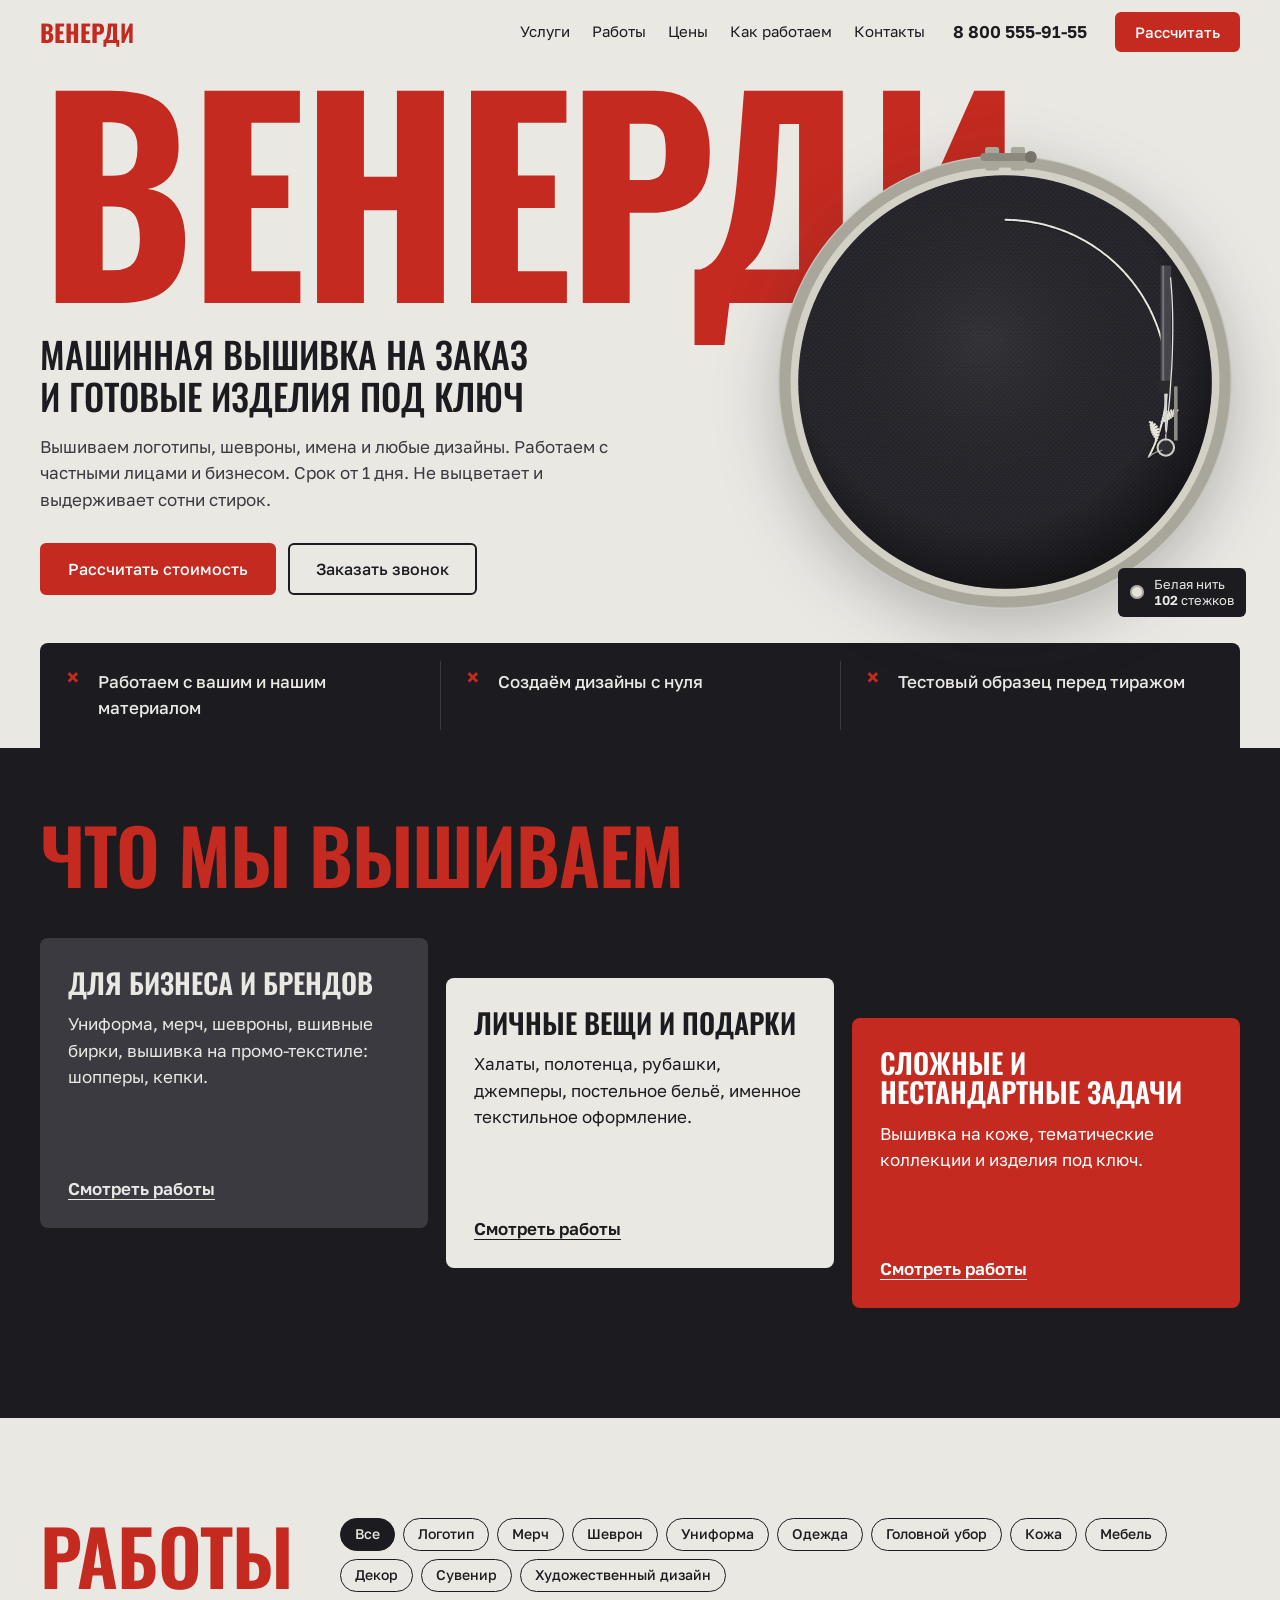
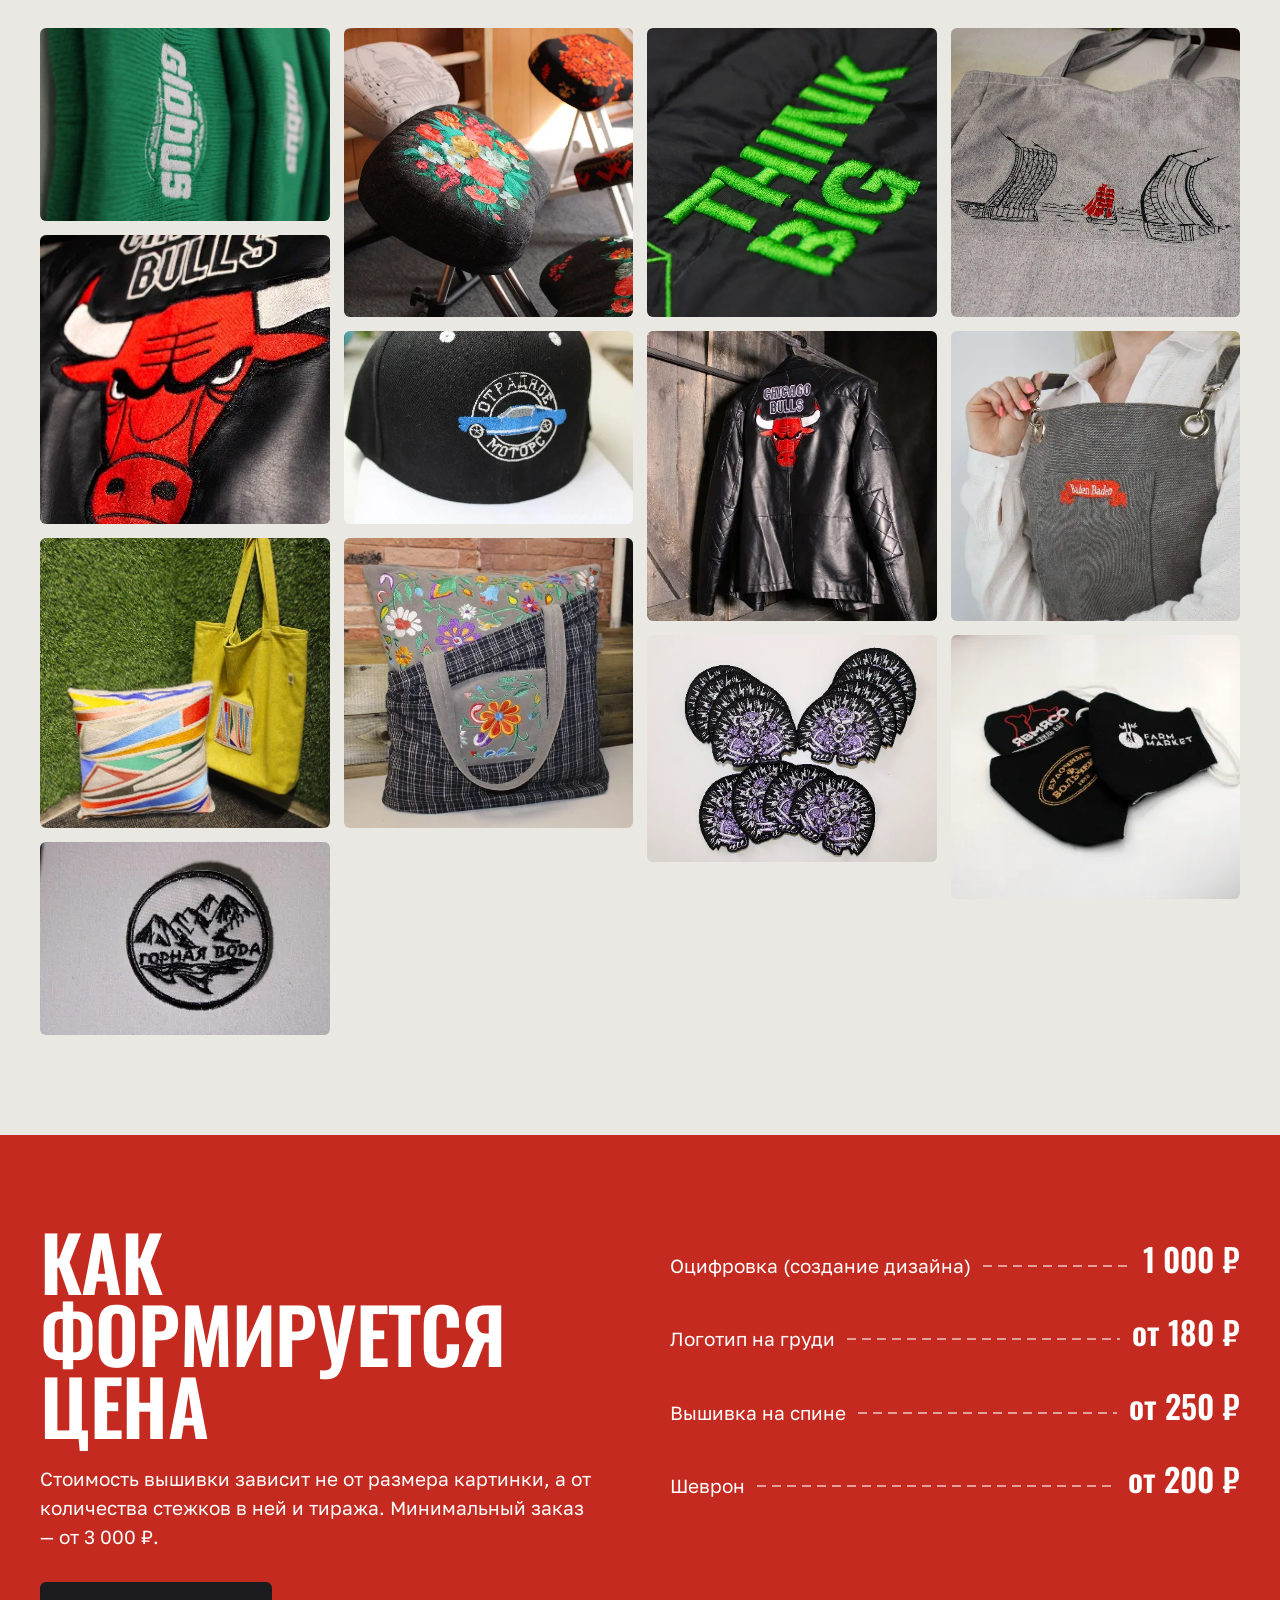
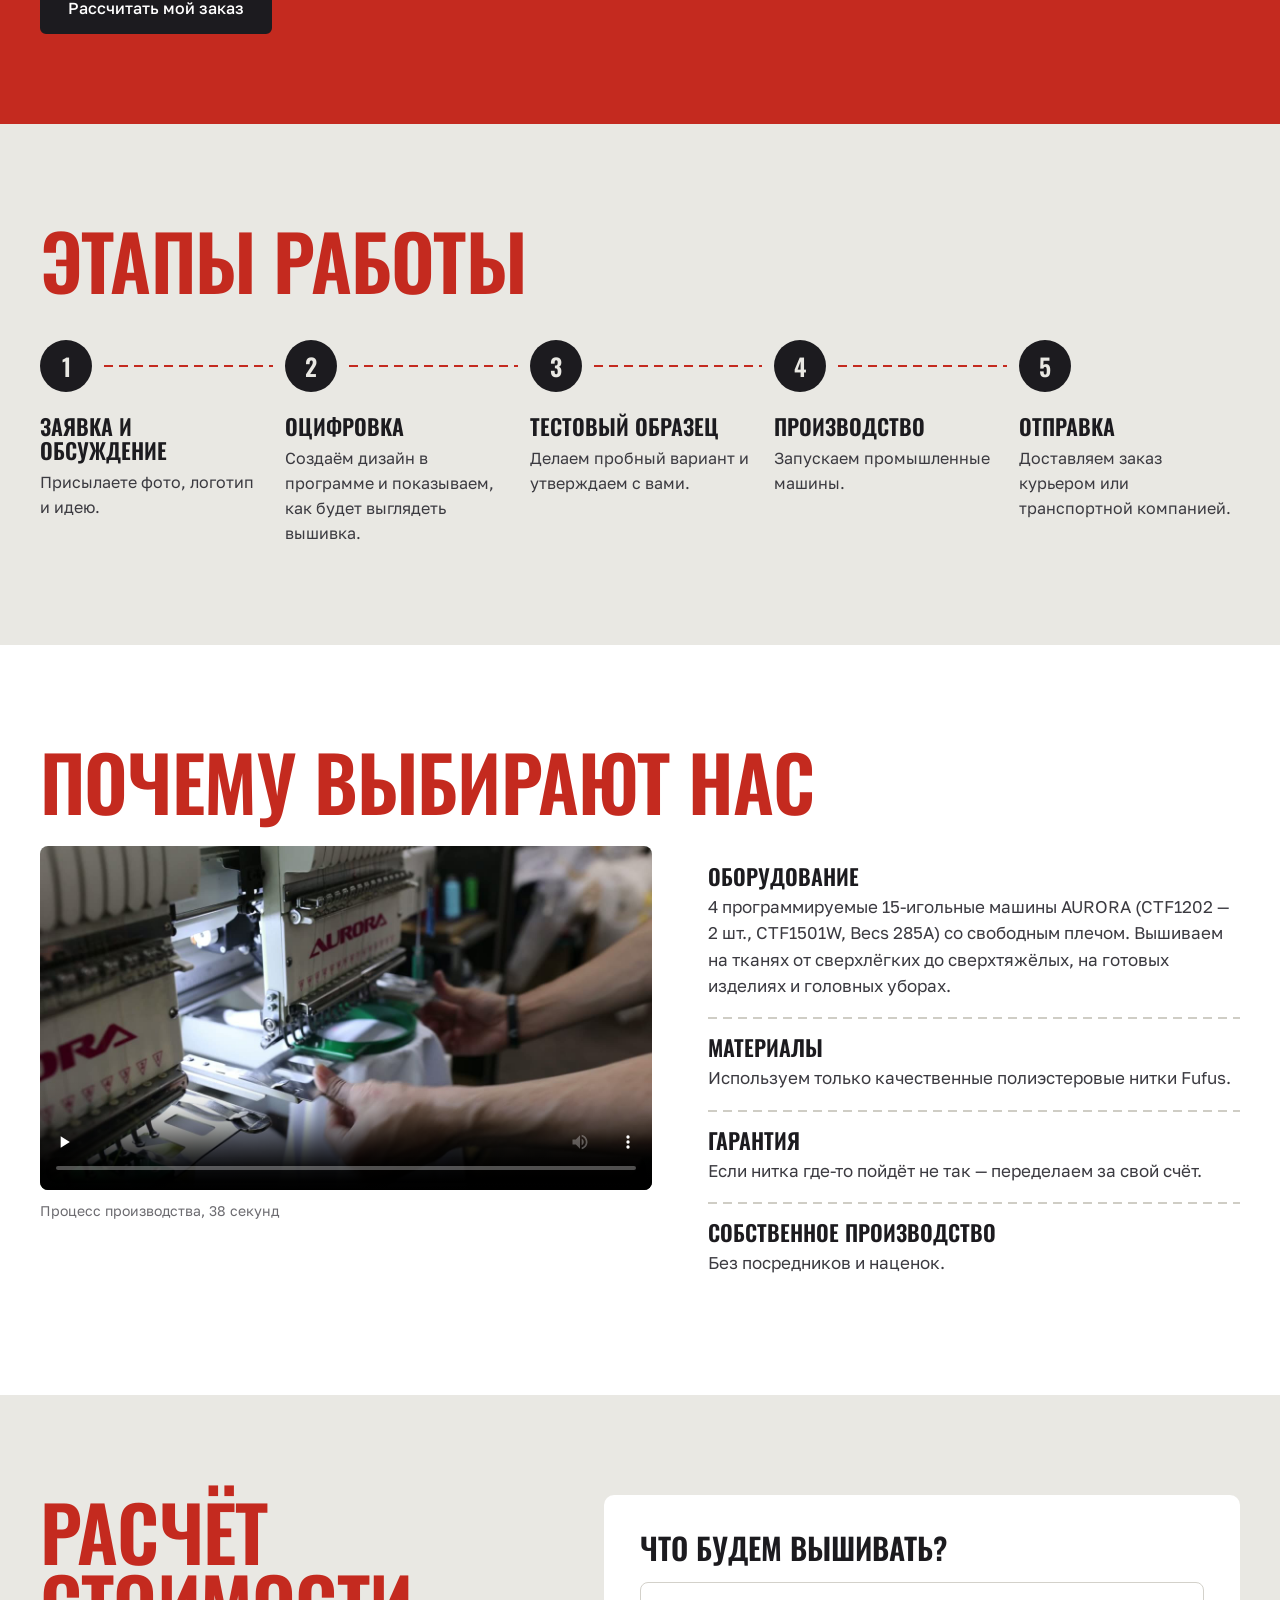
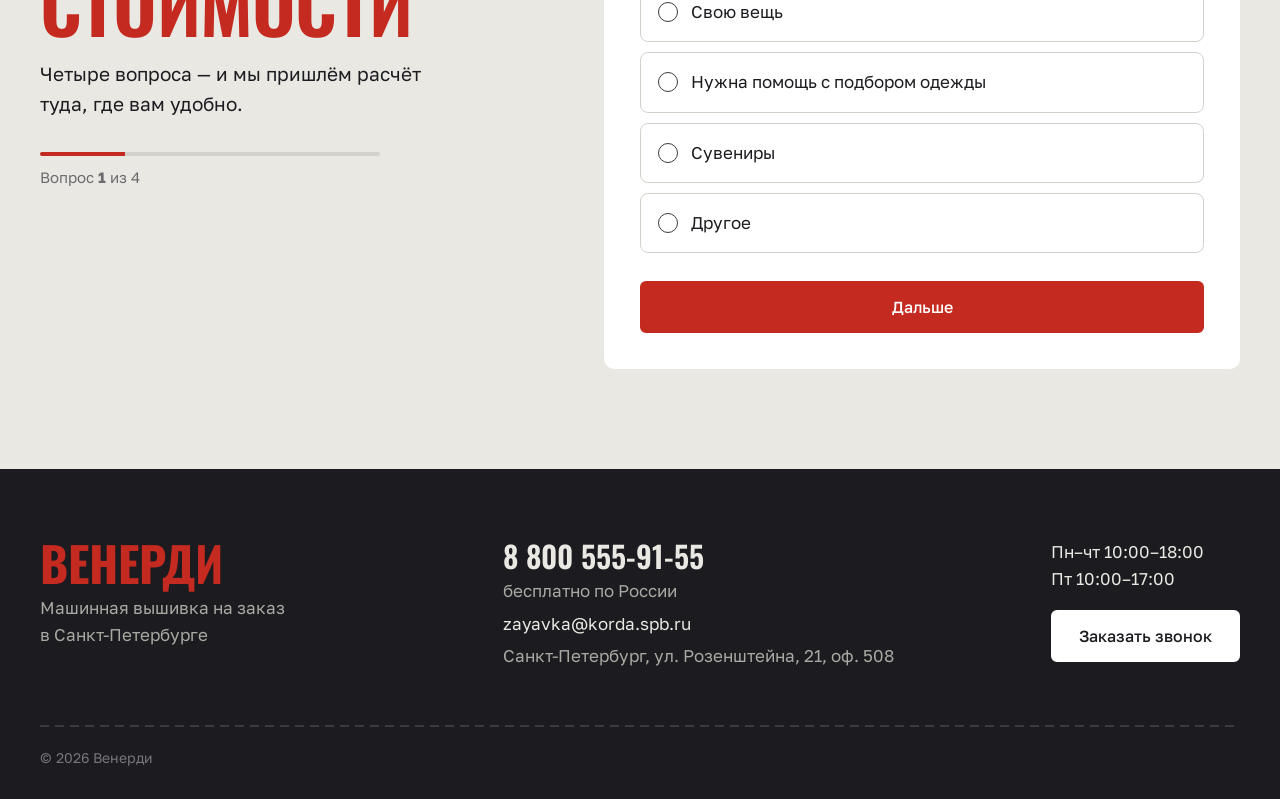
==== index.html @ 5a845851 "Сайт Венерди: вёрстка, анимация вышивки, квиз, send.php Co-Authored-By: Claude Opus 5.5 <noreply@ant" ====
<!doctype html>
<html lang="ru">
<head>
<meta charset="utf-8">
<meta name="viewport" content="width=device-width, initial-scale=1">
<title>Машинная вышивка на заказ в Санкт-Петербурге — Венерди</title>
<meta name="description" content="Вышиваем логотипы, шевроны, имена и любые дизайны на одежде, текстиле и коже. Частным лицам и бизнесу. Срок от 1 дня, тестовый образец перед тиражом.">
<link rel="canonical" href="https://vishivka-v-spb.ru/">
<meta property="og:title" content="Венерди — машинная вышивка на заказ">
<meta property="og:description" content="Логотипы, шевроны, мерч, именная вышивка. Собственное производство в Санкт-Петербурге.">
<meta property="og:image" content="https://vishivka-v-spb.ru/assets/img/works/think-big.webp">
<meta property="og:type" content="website">
<link rel="icon" href="assets/img/favicon.svg" type="image/svg+xml">
<link rel="preconnect" href="https://fonts.googleapis.com">
<link rel="preconnect" href="https://fonts.gstatic.com" crossorigin>
<link href="https://fonts.googleapis.com/css2?family=Golos+Text:wght@400;500;600&family=Oswald:wght@500;600;700&display=swap" rel="stylesheet">
<link rel="stylesheet" href="assets/css/style.css">
</head>
<body>

<header class="top">
  <div class="wrap top__in">
    <a class="logo" href="#">Венерди</a>
    <nav class="nav" aria-label="Разделы">
      <a href="#services">Услуги</a>
      <a href="#works">Работы</a>
      <a href="#prices">Цены</a>
      <a href="#steps">Как работаем</a>
      <a href="#contacts">Контакты</a>
    </nav>
    <a class="top__phone" href="tel:+78005559155">8 800 555-91-55</a>
    <a class="btn btn--small" href="#quiz">Рассчитать</a>
  </div>
</header>

<main>

<section class="hero">
  <div class="wrap hero__grid">
    <p class="hero__brand" aria-hidden="true">Венерди</p>
    <div class="hero__text">
      <h1>Машинная вышивка на заказ и&nbsp;готовые изделия под&nbsp;ключ</h1>
      <p class="hero__sub">Вышиваем логотипы, шевроны, имена и любые дизайны. Работаем с частными лицами и бизнесом. Срок от 1 дня. Не выцветает и выдерживает сотни стирок.</p>
      <div class="hero__btns">
        <a class="btn" href="#quiz">Рассчитать стоимость</a>
        <button class="btn btn--ghost" type="button" data-open="callback">Заказать звонок</button>
      </div>
    </div>
    <figure class="hoop">
      <svg class="hoop__base" viewBox="0 0 400 400" role="img" aria-label="Вышивальная машина вышивает монограмму в пяльцах">
        <defs>
          <pattern id="weave" width="4" height="4" patternUnits="userSpaceOnUse">
            <rect width="4" height="4" fill="#25242a"/>
            <path d="M0 0h2v1H0zM2 2h2v1H2z" fill="#2e2d33"/>
            <path d="M1 1h1v1H1zM3 3h1v1H3z" fill="#1f1e23"/>
          </pattern>
          <radialGradient id="taut" cx="45%" cy="40%" r="60%">
            <stop offset="0" stop-color="#fff" stop-opacity=".06"/>
            <stop offset=".75" stop-color="#000" stop-opacity="0"/>
            <stop offset="1" stop-color="#000" stop-opacity=".45"/>
          </radialGradient>
        </defs>
        <circle cx="200" cy="200" r="187" fill="none" stroke="#a9a69c" stroke-width="12"/>
        <circle cx="200" cy="200" r="192.5" fill="none" stroke="#fff" stroke-opacity=".35" stroke-width="1.2"/>
        <circle cx="200" cy="200" r="179" fill="none" stroke="#d3d0c6" stroke-width="7"/>
        <circle cx="200" cy="200" r="176" fill="url(#weave)"/>
        <circle cx="200" cy="200" r="176" fill="url(#taut)"/>
        <g fill="#a9a69c">
          <rect x="183" y="0" width="12" height="20" rx="2"/>
          <rect x="205" y="0" width="12" height="20" rx="2"/>
          <rect x="179" y="5" width="42" height="7" rx="3.5" fill="#8c897f"/>
          <circle cx="222" cy="8.5" r="5" fill="#77746b"/>
        </g>
        <!-- геометрия вышивки: только контуры, стежки строит main.js -->
        <g fill="none" stroke="none" data-design>
          <path data-kind="wreath" data-color="white" d="M200 62a138 138 0 1 1-.1 0"/>
          <path data-kind="column" data-color="red" data-w="22" d="M163 286V114"/>
          <path data-kind="column" data-color="red" data-w="22" d="M163 114h52c46 0 46 84 0 84h-52"/>
          <path data-kind="column" data-color="red" data-w="22" d="M163 198h60c52 0 52 88 0 88h-60"/>
        </g>
      </svg>
      <canvas class="hoop__layer" aria-hidden="true"></canvas>
      <canvas class="hoop__layer" aria-hidden="true"></canvas>
      <svg class="hoop__needle" viewBox="0 0 400 400" aria-hidden="true">
        <g class="needle" transform="translate(200 40)">
          <g data-foot>
            <rect x="7" y="-52" width="3" height="46" fill="#8d8b86"/>
            <circle r="7" fill="#fff" fill-opacity=".07" stroke="#cfcdc7" stroke-width="1.8"/>
          </g>
          <g data-bar>
            <rect x="-4.5" y="-150" width="9" height="104" fill="#46454b"/>
            <rect x="-3" y="-150" width="1.6" height="104" fill="#77767c"/>
            <rect x="-6.5" y="-52" width="13" height="11" rx="1.5" fill="#2a292e"/>
            <path d="M-1.4-41h2.8L.5-3 0 0-.5-3z" fill="#d4d3cf"/>
            <ellipse cy="-8" rx=".5" ry="1.8" fill="#2a292e"/>
            <path data-thread d="M4-140C9-90 3-30 .4-8" fill="none" stroke="#e6e4dc" stroke-width="1.1"/>
          </g>
        </g>
      </svg>
      <figcaption class="hoop__panel">
        <i data-swatch></i>
        <span><span data-thread-name>Белая нить</span><br><b data-count>0</b> стежков</span>
        <button type="button" data-replay hidden aria-label="Вышить ещё раз" title="Вышить ещё раз"><svg viewBox="0 0 20 20" width="16" height="16" aria-hidden="true"><path d="M16 10a6 6 0 1 1-1.8-4.3M16 3v3.7h-3.7" fill="none" stroke="currentColor" stroke-width="1.8" stroke-linecap="round" stroke-linejoin="round"/></svg></button>
      </figcaption>
    </figure>
  </div>
  <div class="wrap">
    <ul class="perks">
      <li>Работаем с вашим и нашим материалом</li>
      <li>Создаём дизайны с нуля</li>
      <li>Тестовый образец перед тиражом</li>
    </ul>
  </div>
</section>

<section class="services" id="services">
  <div class="wrap services__grid">
    <h2 class="h2">Что мы вышиваем</h2>
    <article class="svc svc--ink">
      <h3>Для бизнеса и брендов</h3>
      <p>Униформа, мерч, шевроны, вшивные бирки, вышивка на промо-текстиле: шопперы, кепки.</p>
      <a class="svc__link" href="#works" data-filter="мерч">Смотреть работы</a>
    </article>
    <article class="svc svc--paper">
      <h3>Личные вещи и подарки</h3>
      <p>Халаты, полотенца, рубашки, джемперы, постельное бельё, именное текстильное оформление.</p>
      <a class="svc__link" href="#works" data-filter="сувенир">Смотреть работы</a>
    </article>
    <article class="svc svc--red">
      <h3>Сложные и нестандартные задачи</h3>
      <p>Вышивка на коже, тематические коллекции и изделия под ключ.</p>
      <a class="svc__link" href="#works" data-filter="кожа">Смотреть работы</a>
    </article>
  </div>
</section>

<section class="works" id="works">
  <div class="wrap">
    <div class="works__head">
      <h2 class="h2">Работы</h2>
      <div class="filters" role="group" aria-label="Фильтр работ">
        <button type="button" class="chip" aria-pressed="true" data-tag="">Все</button>
        <button type="button" class="chip" aria-pressed="false" data-tag="логотип">Логотип</button>
        <button type="button" class="chip" aria-pressed="false" data-tag="мерч">Мерч</button>
        <button type="button" class="chip" aria-pressed="false" data-tag="шеврон">Шеврон</button>
        <button type="button" class="chip" aria-pressed="false" data-tag="униформа">Униформа</button>
        <button type="button" class="chip" aria-pressed="false" data-tag="одежда">Одежда</button>
        <button type="button" class="chip" aria-pressed="false" data-tag="головной убор">Головной убор</button>
        <button type="button" class="chip" aria-pressed="false" data-tag="кожа">Кожа</button>
        <button type="button" class="chip" aria-pressed="false" data-tag="мебель">Мебель</button>
        <button type="button" class="chip" aria-pressed="false" data-tag="декор">Декор</button>
        <button type="button" class="chip" aria-pressed="false" data-tag="сувенир">Сувенир</button>
        <button type="button" class="chip" aria-pressed="false" data-tag="художественный дизайн">Художественный дизайн</button>
      </div>
    </div>
    <div class="gallery">
      <button type="button" class="work" data-tags="логотип,одежда,униформа,мерч"><img src="assets/img/works/sweaters.webp" alt="Логотип на зелёных свитерах" loading="lazy" width="900" height="600"></button>
      <button type="button" class="work" data-tags="кожа,логотип"><img src="assets/img/works/bull.webp" alt="Крупная вышивка быка на кожаной куртке" loading="lazy" width="545" height="545"></button>
      <button type="button" class="work" data-tags="декор,художественный дизайн,мерч"><img src="assets/img/works/pillow-bag.webp" alt="Подушка и шоппер с геометрической вышивкой" loading="lazy" width="585" height="585"></button>
      <button type="button" class="work" data-tags="шеврон,логотип"><img src="assets/img/works/patch-mountain.webp" alt="Круглый шеврон «Горная вода»" loading="lazy" width="319" height="213"></button>
      <button type="button" class="work" data-tags="мебель,художественный дизайн"><img src="assets/img/works/chair.webp" alt="Цветочная вышивка на сиденье стула" loading="lazy" width="557" height="557"></button>
      <button type="button" class="work" data-tags="головной убор,логотип,мерч"><img src="assets/img/works/cap.webp" alt="Логотип на кепке" loading="lazy" width="509" height="340"></button>
      <button type="button" class="work" data-tags="художественный дизайн,сувенир"><img src="assets/img/works/floral-bag.webp" alt="Сумка с цветочной вышивкой" loading="lazy" width="404" height="404"></button>
      <button type="button" class="work" data-tags="логотип,одежда,мерч"><img src="assets/img/works/think-big.webp" alt="Надпись Think Big зелёной нитью на куртке" loading="lazy" width="525" height="525"></button>
      <button type="button" class="work" data-tags="кожа,одежда"><img src="assets/img/works/jacket.webp" alt="Кожаная куртка с вышивкой на спине" loading="lazy" width="381" height="381"></button>
      <button type="button" class="work" data-tags="шеврон,мерч"><img src="assets/img/works/patches.webp" alt="Тираж фигурных шевронов" loading="lazy" width="422" height="331"></button>
      <button type="button" class="work" data-tags="художественный дизайн,сувенир,мерч"><img src="assets/img/works/ships-bag.webp" alt="Шоппер с вышитыми мостами и алыми парусами" loading="lazy" width="545" height="545"></button>
      <button type="button" class="work" data-tags="униформа,логотип"><img src="assets/img/works/apron.webp" alt="Логотип на фартуке" loading="lazy" width="380" height="380"></button>
      <button type="button" class="work" data-tags="логотип,мерч,униформа"><img src="assets/img/works/masks.webp" alt="Логотипы на тканевых масках" loading="lazy" width="344" height="314"></button>
    </div>
  </div>
</section>

<section class="prices" id="prices">
  <div class="wrap prices__grid">
    <div>
      <h2 class="h2">Как формируется цена</h2>
      <p class="prices__lead">Стоимость вышивки зависит не от размера картинки, а от количества стежков в ней и тиража. Минимальный заказ — от 3 000 ₽.</p>
      <a class="btn" href="#quiz">Рассчитать мой заказ</a>
    </div>
    <dl class="pricelist">
      <div><dt>Оцифровка (создание дизайна)</dt><dd>1 000 ₽</dd></div>
      <div><dt>Логотип на груди</dt><dd>от 180 ₽</dd></div>
      <div><dt>Вышивка на спине</dt><dd>от 250 ₽</dd></div>
      <div><dt>Шеврон</dt><dd>от 200 ₽</dd></div>
    </dl>
  </div>
</section>

<section class="steps" id="steps">
  <div class="wrap">
    <h2 class="h2">Этапы работы</h2>
    <ol class="steps__list">
      <li><h3>Заявка и обсуждение</h3><p>Присылаете фото, логотип и идею.</p></li>
      <li><h3>Оцифровка</h3><p>Создаём дизайн в программе и показываем, как будет выглядеть вышивка.</p></li>
      <li><h3>Тестовый образец</h3><p>Делаем пробный вариант и утверждаем с вами.</p></li>
      <li><h3>Производство</h3><p>Запускаем промышленные машины.</p></li>
      <li><h3>Отправка</h3><p>Доставляем заказ курьером или транспортной компанией.</p></li>
    </ol>
  </div>
</section>

<section class="why" id="about">
  <div class="wrap why__grid">
    <h2 class="h2 why__title">Почему выбирают нас</h2>
    <div class="why__video">
      <video src="assets/video/process.mp4" poster="assets/video/poster.jpg" controls preload="none" playsinline></video>
      <p class="why__caption">Процесс производства, 38 секунд</p>
    </div>
    <dl class="why__list">
      <div><dt>Оборудование</dt><dd>4 программируемые 15-игольные машины AURORA (CTF1202 — 2 шт., CTF1501W, Becs 285A) со свободным плечом. Вышиваем на тканях от сверхлёгких до сверхтяжёлых, на готовых изделиях и головных уборах.</dd></div>
      <div><dt>Материалы</dt><dd>Используем только качественные полиэстеровые нитки Fufus.</dd></div>
      <div><dt>Гарантия</dt><dd>Если нитка где-то пойдёт не так — переделаем за свой счёт.</dd></div>
      <div><dt>Собственное производство</dt><dd>Без посредников и наценок.</dd></div>
    </dl>
  </div>
</section>

<section class="quiz" id="quiz">
  <div class="wrap quiz__grid">
    <div>
      <h2 class="h2">Расчёт стоимости</h2>
      <p class="quiz__lead">Четыре вопроса — и мы пришлём расчёт туда, где вам удобно.</p>
      <div class="quiz__progress" aria-hidden="true"><span></span></div>
      <p class="quiz__stepnum" aria-live="polite">Вопрос <b data-stepnum>1</b> из 4</p>
    </div>

    <form class="quiz__form" action="send.php" method="post" enctype="multipart/form-data" novalidate data-form="quiz">
      <input type="hidden" name="type" value="quiz">
      <input class="hp" type="text" name="website" tabindex="-1" autocomplete="off" aria-hidden="true">

      <fieldset class="qstep" data-step="1">
        <legend>Что будем вышивать?</legend>
        <label class="opt"><input type="radio" name="what" value="Свою вещь" required><span>Свою вещь</span></label>
        <label class="opt"><input type="radio" name="what" value="Нужна помощь с подбором одежды"><span>Нужна помощь с подбором одежды</span></label>
        <label class="opt"><input type="radio" name="what" value="Сувениры"><span>Сувениры</span></label>
        <label class="opt"><input type="radio" name="what" value="Другое"><span>Другое</span></label>
      </fieldset>

      <fieldset class="qstep" data-step="2" hidden>
        <legend>Примерный тираж?</legend>
        <label class="opt"><input type="radio" name="qty" value="1–2 шт." required><span>1–2 шт.</span></label>
        <label class="opt"><input type="radio" name="qty" value="3–10 шт."><span>3–10 шт.</span></label>
        <label class="opt"><input type="radio" name="qty" value="10–50 шт."><span>10–50 шт.</span></label>
        <label class="opt"><input type="radio" name="qty" value="Более 50 шт."><span>Более 50 шт.</span></label>
        <p class="hint">Минимальный заказ — от 3 000 ₽.</p>
      </fieldset>

      <fieldset class="qstep" data-step="3" hidden>
        <legend>Есть готовый макет?</legend>
        <label class="opt"><input type="radio" name="layout" value="Да, в векторе" required><span>Да, в векторе</span></label>
        <label class="opt"><input type="radio" name="layout" value="Есть только картинка"><span>Есть только картинка</span></label>
        <label class="opt"><input type="radio" name="layout" value="Нужна разработка с нуля"><span>Нужна разработка с нуля</span></label>
        <label class="file">
          <input type="file" name="file" accept=".jpg,.jpeg,.png,.webp,.pdf,.svg,.ai,.eps,.cdr">
          <span data-filename>Прикрепить макет или фото</span>
          <small>JPG, PNG, PDF, SVG, AI, EPS, CDR — до 10 МБ</small>
        </label>
      </fieldset>

      <fieldset class="qstep" data-step="4" hidden>
        <legend>Куда отправить расчёт?</legend>
        <div class="seg">
          <label><input type="radio" name="channel" value="Telegram" checked><span>Telegram</span></label>
          <label><input type="radio" name="channel" value="WhatsApp"><span>WhatsApp</span></label>
          <label><input type="radio" name="channel" value="Почта"><span>Почта</span></label>
        </div>
        <label class="field"><span>Имя</span><input type="text" name="name" autocomplete="name" maxlength="100"></label>
        <label class="field"><span data-contact-label>Ник или телефон в Telegram</span><input type="text" name="contact" required maxlength="150" autocomplete="tel"></label>
        <label class="agree"><input type="checkbox" name="agree" required> Согласен на обработку персональных данных</label>
      </fieldset>

      <p class="form__error" role="alert" hidden></p>
      <div class="quiz__nav">
        <button type="button" class="btn btn--ghost" data-prev hidden>Назад</button>
        <button type="button" class="btn" data-next>Дальше</button>
        <button type="submit" class="btn" data-submit hidden>Получить расчёт</button>
      </div>
    </form>

    <div class="quiz__done" hidden tabindex="-1">
      <h3>Заявка отправлена</h3>
      <p>Мы свяжемся с вами в ближайшее время. Или позвоните сами: <a href="tel:+78005559155">8 800 555-91-55</a>.</p>
    </div>
  </div>
</section>

</main>

<footer class="foot" id="contacts">
  <div class="wrap foot__grid">
    <div>
      <p class="foot__logo">Венерди</p>
      <p class="foot__note">Машинная вышивка на заказ<br>в Санкт-Петербурге</p>
    </div>
    <address class="foot__contacts">
      <a class="foot__phone" href="tel:+78005559155">8 800 555-91-55</a>
      <span>бесплатно по России</span>
      <a href="mailto:zayavka@korda.spb.ru">zayavka@korda.spb.ru</a>
      <span>Санкт-Петербург, ул. Розенштейна, 21, оф. 508</span>
    </address>
    <div class="foot__hours">
      <p>Пн–чт 10:00–18:00<br>Пт 10:00–17:00</p>
      <button class="btn btn--light" type="button" data-open="callback">Заказать звонок</button>
    </div>
  </div>
  <div class="wrap foot__bottom">© 2026 Венерди</div>
</footer>

<dialog class="modal" id="callback">
  <form class="modal__box" action="send.php" method="post" novalidate data-form="callback">
    <button class="modal__close" type="button" data-close aria-label="Закрыть">×</button>
    <h2>Заказать звонок</h2>
    <p>Перезвоним в рабочее время и ответим на вопросы.</p>
    <input type="hidden" name="type" value="callback">
    <input class="hp" type="text" name="website" tabindex="-1" autocomplete="off" aria-hidden="true">
    <label class="field"><span>Имя</span><input type="text" name="name" autocomplete="name" maxlength="100"></label>
    <label class="field"><span>Телефон</span><input type="tel" name="contact" required autocomplete="tel" maxlength="40"></label>
    <label class="agree"><input type="checkbox" name="agree" required> Согласен на обработку персональных данных</label>
    <p class="form__error" role="alert" hidden></p>
    <button class="btn" type="submit">Жду звонка</button>
    <p class="modal__done" hidden>Заявка отправлена. Скоро перезвоним.</p>
  </form>
</dialog>

<dialog class="lightbox" id="lightbox">
  <button class="modal__close" type="button" data-close aria-label="Закрыть">×</button>
  <img src="" alt="">
</dialog>

<script src="assets/js/main.js" defer></script>
</body>
</html>
---- assets/css/style.css ----
:root {
  --paper: #e9e8e3;
  --ink: #1c1b1f;
  --red: #c42a1f;
  --red-dark: #a3211a;
  --graphite: #3b3a40;
  --white: #fff;
  --muted: #6c6b70;
  --display: "Oswald", "Arial Narrow", sans-serif;
  --text: "Golos Text", system-ui, sans-serif;
  /* пунктир-стежок: используется как разделитель по всему сайту */
  --stitch: repeating-linear-gradient(90deg, currentColor 0 9px, transparent 9px 15px);
}

* { box-sizing: border-box; }
[hidden] { display: none !important; }
html { scroll-behavior: smooth; scroll-padding-top: 72px; }
body {
  margin: 0;
  background: var(--paper);
  color: var(--ink);
  font: 400 17px/1.55 var(--text);
  -webkit-font-smoothing: antialiased;
}
img, video, svg { display: block; max-width: 100%; }
a { color: inherit; }
h1, h2, h3 { margin: 0; }
:focus-visible { outline: 3px solid var(--red); outline-offset: 3px; }

.wrap { width: min(1200px, 100% - 32px); margin-inline: auto; }

.h2 {
  font: 600 clamp(40px, 6vw, 76px)/0.95 var(--display);
  text-transform: uppercase;
  letter-spacing: -0.01em;
  color: var(--red);
}

/* кнопки */
.btn {
  display: inline-flex; align-items: center; justify-content: center;
  min-height: 52px; padding: 0 26px;
  border: 2px solid var(--red); border-radius: 6px;
  background: var(--red); color: var(--white);
  font: 500 16px/1 var(--text); text-decoration: none; cursor: pointer;
  transition: background .15s, color .15s;
}
.btn:hover { background: var(--red-dark); border-color: var(--red-dark); }
.btn--ghost { background: transparent; color: var(--ink); border-color: var(--ink); }
.btn--ghost:hover { background: var(--ink); border-color: var(--ink); color: var(--white); }
.btn--light { background: var(--white); color: var(--ink); border-color: var(--white); }
.btn--light:hover { background: var(--paper); border-color: var(--paper); }
.btn--small { min-height: 40px; padding: 0 18px; font-size: 15px; }

/* шапка */
.top {
  position: sticky; top: 0; z-index: 20;
  background: color-mix(in srgb, var(--paper) 92%, transparent);
  backdrop-filter: blur(8px);
}
.top__in { display: flex; align-items: center; gap: 28px; height: 64px; }
.logo { font: 700 24px/1 var(--display); text-transform: uppercase; text-decoration: none; color: var(--red); }
.nav { display: flex; gap: 22px; margin-left: auto; font-size: 15px; }
.nav a { text-decoration: none; }
.nav a:hover { color: var(--red); }
.top__phone { font-weight: 600; text-decoration: none; white-space: nowrap; }

/* первый экран */
.hero { padding: 8px 0 0; overflow: hidden; }
.hero__grid {
  display: grid;
  grid-template-columns: 1fr minmax(0, 470px);
  grid-template-areas: "brand brand" "text hoop";
  column-gap: 40px;
}
.hero__brand {
  grid-area: brand;
  margin: 0;
  font: 700 clamp(84px, 20.5vw, 262px)/0.86 var(--display);
  text-transform: uppercase;
  letter-spacing: -0.02em;
  color: var(--red);
}
.hero__text { grid-area: text; padding: 36px 0 48px; max-width: 620px; }
.hero h1 { font: 500 clamp(26px, 3vw, 36px)/1.15 var(--display); text-transform: uppercase; }
.hero__sub { margin: 18px 0 30px; color: var(--graphite); max-width: 52ch; }
.hero__btns { display: flex; flex-wrap: wrap; gap: 12px; }

.hoop { grid-area: hoop; margin: -150px 0 0; position: relative; aspect-ratio: 1; }
.hoop__base { width: 100%; height: auto; filter: drop-shadow(0 18px 30px rgba(28, 27, 31, .25)); }
.hoop__layer, .hoop__needle { position: absolute; inset: 0; width: 100%; height: 100%; pointer-events: none; }
.hoop__needle { overflow: visible; }
.hoop__panel {
  position: absolute; right: -6px; bottom: 0;
  display: flex; align-items: center; gap: 10px;
  padding: 8px 12px; border-radius: 6px;
  background: var(--ink); color: var(--paper);
  font: 400 13px/1.3 var(--text); font-variant-numeric: tabular-nums;
}
.hoop__panel b { font-weight: 600; }
.hoop__panel i { width: 14px; height: 14px; border-radius: 50%; background: #e6e4dc; box-shadow: inset 0 0 0 2px rgba(0, 0, 0, .25); flex: none; }
.hoop__panel button {
  display: grid; place-items: center; width: 32px; height: 32px; margin-left: 2px; padding: 0;
  border: 1px solid var(--graphite); border-radius: 50%;
  background: none; color: inherit; cursor: pointer;
}
.hoop__panel button:hover { background: var(--graphite); }

.perks {
  display: grid; grid-template-columns: repeat(3, 1fr);
  margin: 0; padding: 0; list-style: none;
  background: var(--ink); color: var(--paper);
  border-radius: 8px 8px 0 0;
}
.perks li { position: relative; padding: 26px 28px 26px 58px; font-weight: 500; }
.perks li::before {
  content: "×"; position: absolute; left: 26px; top: 20px;
  color: var(--red); font: 700 28px/1 var(--display);
}
.perks li + li { background: linear-gradient(var(--graphite), var(--graphite)) left 18px / 1px calc(100% - 36px) no-repeat; }

/* услуги */
.services { background: var(--ink); color: var(--paper); padding: 40px 0 110px; }
.services__grid {
  display: grid; grid-template-columns: repeat(3, 1fr); gap: 18px;
  align-items: start;
}
.services .h2 { grid-column: 1 / -1; margin: 30px 0 30px; }
.svc { border-radius: 8px; padding: 30px 28px 26px; min-height: 290px; display: flex; flex-direction: column; }
.svc h3 { font: 600 28px/1.05 var(--display); text-transform: uppercase; margin-bottom: 14px; }
.svc p { margin: 0 0 24px; }
.svc__link { margin-top: auto; font-weight: 600; text-underline-offset: 4px; }
.svc--ink { background: var(--graphite); }
.svc--paper { background: var(--paper); color: var(--ink); margin-top: 40px; }
.svc--red { background: var(--red); color: var(--white); margin-top: 80px; }

/* работы */
.works { padding: 100px 0; }
.works__head { display: grid; grid-template-columns: auto 1fr; gap: 20px 48px; align-items: end; margin-bottom: 36px; }
.filters { display: flex; flex-wrap: wrap; gap: 8px; }
.chip {
  padding: 7px 14px; border: 1.5px solid var(--ink); border-radius: 100px;
  background: none; color: var(--ink); font: 500 14px/1.2 var(--text); cursor: pointer;
}
.chip:hover { background: var(--white); }
.chip[aria-pressed="true"] { background: var(--ink); color: var(--paper); }
.gallery { columns: 4 240px; column-gap: 14px; }
.work {
  display: block; width: 100%; margin: 0 0 14px; padding: 0; border: 0;
  border-radius: 6px; overflow: hidden; background: var(--white);
  cursor: zoom-in; break-inside: avoid;
}
.work img { width: 100%; height: auto; transition: transform .4s; }
.work:hover img { transform: scale(1.03); }

/* цены */
.prices { background: var(--red); color: var(--white); padding: 90px 0; }
.prices .h2 { color: var(--white); }
.prices__grid { display: grid; grid-template-columns: 1fr 1fr; gap: 60px; align-items: start; }
.prices__lead { margin: 22px 0 30px; max-width: 46ch; font-size: 19px; }
.prices .btn { background: var(--ink); border-color: var(--ink); }
.prices .btn:hover { background: var(--graphite); border-color: var(--graphite); }
.pricelist { margin: 0; }
.pricelist div { display: flex; align-items: baseline; gap: 12px; padding: 18px 0; }
.pricelist dt { font-size: 19px; }
.pricelist dd {
  order: 2; margin: 0; white-space: nowrap;
  font: 600 32px/1 var(--display);
}
.pricelist div > dt { flex: none; max-width: 70%; }
.pricelist div::before {
  content: ""; order: 1; flex: 1; height: 2px; align-self: center; margin-top: 8px;
  color: rgba(255, 255, 255, .55); background: var(--stitch);
}

/* этапы */
.steps { padding: 100px 0; }
.steps__list {
  display: grid; grid-template-columns: repeat(5, 1fr); gap: 24px;
  margin: 44px 0 0; padding: 0; list-style: none; counter-reset: s;
}
.steps__list li { counter-increment: s; position: relative; padding-top: 74px; }
.steps__list li::before {
  content: counter(s);
  position: absolute; left: 0; top: 0;
  display: grid; place-items: center; width: 52px; height: 52px; border-radius: 50%;
  background: var(--ink); color: var(--paper); font: 600 24px/1 var(--display);
}
.steps__list li:not(:last-child)::after {
  content: ""; position: absolute; left: 64px; right: -12px; top: 25px; height: 2px;
  color: var(--red); background: var(--stitch);
}
.steps__list h3 { font: 600 22px/1.1 var(--display); text-transform: uppercase; margin-bottom: 8px; }
.steps__list p { margin: 0; color: var(--graphite); font-size: 16px; }

/* почему мы */
.why { background: var(--white); padding: 100px 0; }
.why__grid { display: grid; grid-template-columns: 1.15fr 1fr; gap: 28px 56px; }
.why__title { grid-column: 1 / -1; }
.why__video video { width: 100%; aspect-ratio: 16 / 9; border-radius: 8px; background: var(--ink); object-fit: cover; }
.why__caption { margin: 10px 0 0; color: var(--muted); font-size: 14px; }
.why__list { margin: 0; }
.why__list div { padding: 18px 0; }
.why__list div + div { background: var(--stitch) top / 100% 2px no-repeat; color: #cfcdc5; }
.why__list dt { font: 600 22px/1.1 var(--display); text-transform: uppercase; color: var(--ink); margin-bottom: 6px; }
.why__list dd { margin: 0; color: var(--graphite); }

/* квиз */
.quiz { padding: 100px 0; }
.quiz__grid { display: grid; grid-template-columns: 1fr 1.25fr; gap: 56px; align-items: start; }
.quiz__lead { margin: 20px 0 34px; font-size: 19px; max-width: 34ch; }
.quiz__progress { height: 4px; background: #d3d1ca; border-radius: 2px; overflow: hidden; max-width: 340px; }
.quiz__progress span { display: block; height: 100%; width: 25%; background: var(--red); transition: width .3s; }
.quiz__stepnum { margin: 10px 0 0; color: var(--muted); font-size: 15px; }
.quiz__form, .quiz__done { background: var(--white); border-radius: 10px; padding: 36px; }
.quiz__done { grid-column: 2; }
.quiz__done h3 { font: 600 32px/1 var(--display); text-transform: uppercase; color: var(--red); margin-bottom: 12px; }
.qstep { border: 0; margin: 0; padding: 0; display: grid; gap: 10px; }
.qstep legend { font: 600 30px/1.1 var(--display); text-transform: uppercase; margin-bottom: 18px; padding: 0; }
.opt { position: relative; cursor: pointer; }
.opt input, .seg input { position: absolute; opacity: 0; }
.opt span {
  display: block; padding: 16px 18px 16px 50px;
  border: 1.5px solid #d3d1ca; border-radius: 8px;
}
.opt span::before {
  content: ""; position: absolute; left: 18px; top: 50%; translate: 0 -50%;
  width: 18px; height: 18px; border-radius: 50%; border: 1.5px solid var(--graphite);
}
.opt:hover span { border-color: var(--graphite); }
.opt input:checked + span { border-color: var(--red); background: #fbf1f0; }
.opt input:checked + span::before { border: 6px solid var(--red); }
.opt input:focus-visible + span, .seg input:focus-visible + span { outline: 3px solid var(--red); outline-offset: 2px; }
.hint { margin: 6px 0 0; color: var(--red); font-weight: 500; }
.file {
  display: grid; gap: 2px; margin-top: 8px; padding: 18px; cursor: pointer;
  border: 2px dashed #bdbbb3; border-radius: 8px; text-align: center;
}
.file:hover { border-color: var(--graphite); }
.file input { position: absolute; opacity: 0; width: 1px; }
.file:focus-within { outline: 3px solid var(--red); outline-offset: 2px; }
.file span { font-weight: 600; }
.file small { color: var(--muted); }
.seg { display: flex; gap: 8px; margin-bottom: 8px; }
.seg label { flex: 1; position: relative; cursor: pointer; }
.seg span { display: block; padding: 12px; text-align: center; border: 1.5px solid #d3d1ca; border-radius: 8px; font-weight: 500; }
.seg input:checked + span { background: var(--ink); color: var(--paper); border-color: var(--ink); }
.field { display: grid; gap: 6px; font-size: 15px; color: var(--graphite); }
.field input {
  height: 52px; padding: 0 16px; border: 1.5px solid #d3d1ca; border-radius: 8px;
  font: 400 17px var(--text); color: var(--ink); background: var(--white);
}
.field input:focus { border-color: var(--ink); outline: none; }
.agree { display: flex; gap: 10px; align-items: start; font-size: 14px; color: var(--muted); margin-top: 4px; }
.agree input { accent-color: var(--red); width: 18px; height: 18px; margin: 1px 0 0; }
.quiz__nav { display: flex; gap: 10px; margin-top: 28px; }
.quiz__nav [data-next], .quiz__nav [data-submit] { flex: 1; }
.form__error { margin: 14px 0 0; color: var(--red); font-weight: 500; }
.hp { position: absolute; left: -9999px; }

/* подвал */
.foot { background: var(--ink); color: var(--paper); padding: 70px 0 30px; }
.foot__grid { display: grid; grid-template-columns: 1fr 1.2fr auto; gap: 40px; }
.foot__logo { margin: 0 0 8px; font: 700 48px/1 var(--display); text-transform: uppercase; color: var(--red); }
.foot__note { margin: 0; color: #a9a8a3; }
.foot__contacts { font-style: normal; display: grid; gap: 6px; align-content: start; }
.foot__contacts a { text-decoration: none; }
.foot__contacts a:hover { color: var(--white); text-decoration: underline; }
.foot__phone { font: 600 30px/1.1 var(--display); }
.foot__contacts span { color: #a9a8a3; }
.foot__hours p { margin: 0 0 18px; }
.foot__bottom { margin-top: 56px; padding-top: 22px; color: #77767a; font-size: 14px; position: relative; }
.foot__bottom::before { content: ""; position: absolute; inset: 0 0 auto; height: 2px; color: var(--graphite); background: var(--stitch); }

/* модалки */
.modal, .lightbox { border: 0; padding: 0; background: none; max-width: calc(100% - 32px); }
.modal::backdrop, .lightbox::backdrop { background: rgba(28, 27, 31, .75); }
.modal__box { position: relative; display: grid; gap: 14px; width: 420px; max-width: 100%; padding: 36px; background: var(--white); border-radius: 10px; }
.modal__box h2 { font: 600 32px/1 var(--display); text-transform: uppercase; color: var(--red); }
.modal__box > p { margin: 0; color: var(--graphite); }
.modal__done { color: var(--ink) !important; font-weight: 600; }
.modal__close {
  position: absolute; right: 10px; top: 8px; z-index: 1;
  width: 40px; height: 40px; border: 0; border-radius: 50%;
  background: none; font-size: 28px; line-height: 1; cursor: pointer; color: inherit;
}
.lightbox { max-height: calc(100% - 32px); color: var(--white); }
.lightbox .modal__close { background: var(--ink); }
.lightbox img { max-height: calc(100vh - 64px); width: auto; border-radius: 6px; }

@media (max-width: 1000px) {
  .nav { display: none; }
  .top__phone { margin-left: auto; }
  .hero__grid { grid-template-columns: 1fr; grid-template-areas: "brand" "hoop" "text"; }
  .hoop { margin: 10px auto 0; width: min(420px, 80%); }
  .hero__text { padding-top: 10px; }
  .services__grid { grid-template-columns: 1fr; }
  .svc { min-height: 0; }
  .svc--paper, .svc--red { margin-top: 0; }
  .works__head { grid-template-columns: 1fr; }
  .prices__grid, .why__grid, .quiz__grid, .foot__grid { grid-template-columns: 1fr; gap: 36px; }
  .quiz__done { grid-column: auto; }
  .steps__list { grid-template-columns: 1fr; gap: 0; }
  .steps__list li { padding: 0 0 30px 74px; min-height: 82px; }
  .steps__list li:not(:last-child)::after { left: 25px; right: auto; top: 60px; bottom: 6px; width: 2px; height: auto; background: repeating-linear-gradient(currentColor 0 9px, transparent 9px 15px); }
}
@media (max-width: 640px) {
  body { font-size: 16px; }
  .top__phone { display: none; }
  .top .btn { margin-left: auto; }
  .perks { grid-template-columns: 1fr; }
  .perks li + li { background: linear-gradient(var(--graphite), var(--graphite)) 26px top / calc(100% - 52px) 1px no-repeat; }
  .hero__btns .btn { flex: 1 1 100%; }
  .pricelist dt { font-size: 16px; }
  .pricelist dd { font-size: 24px; }
  .quiz__form, .quiz__done, .modal__box { padding: 26px 20px; }
  .qstep legend { font-size: 25px; }
  .works, .steps, .why, .quiz { padding: 70px 0; }
}
@media (prefers-reduced-motion: reduce) {
  html { scroll-behavior: auto; }
  .work img, .quiz__progress span { transition: none; }
}
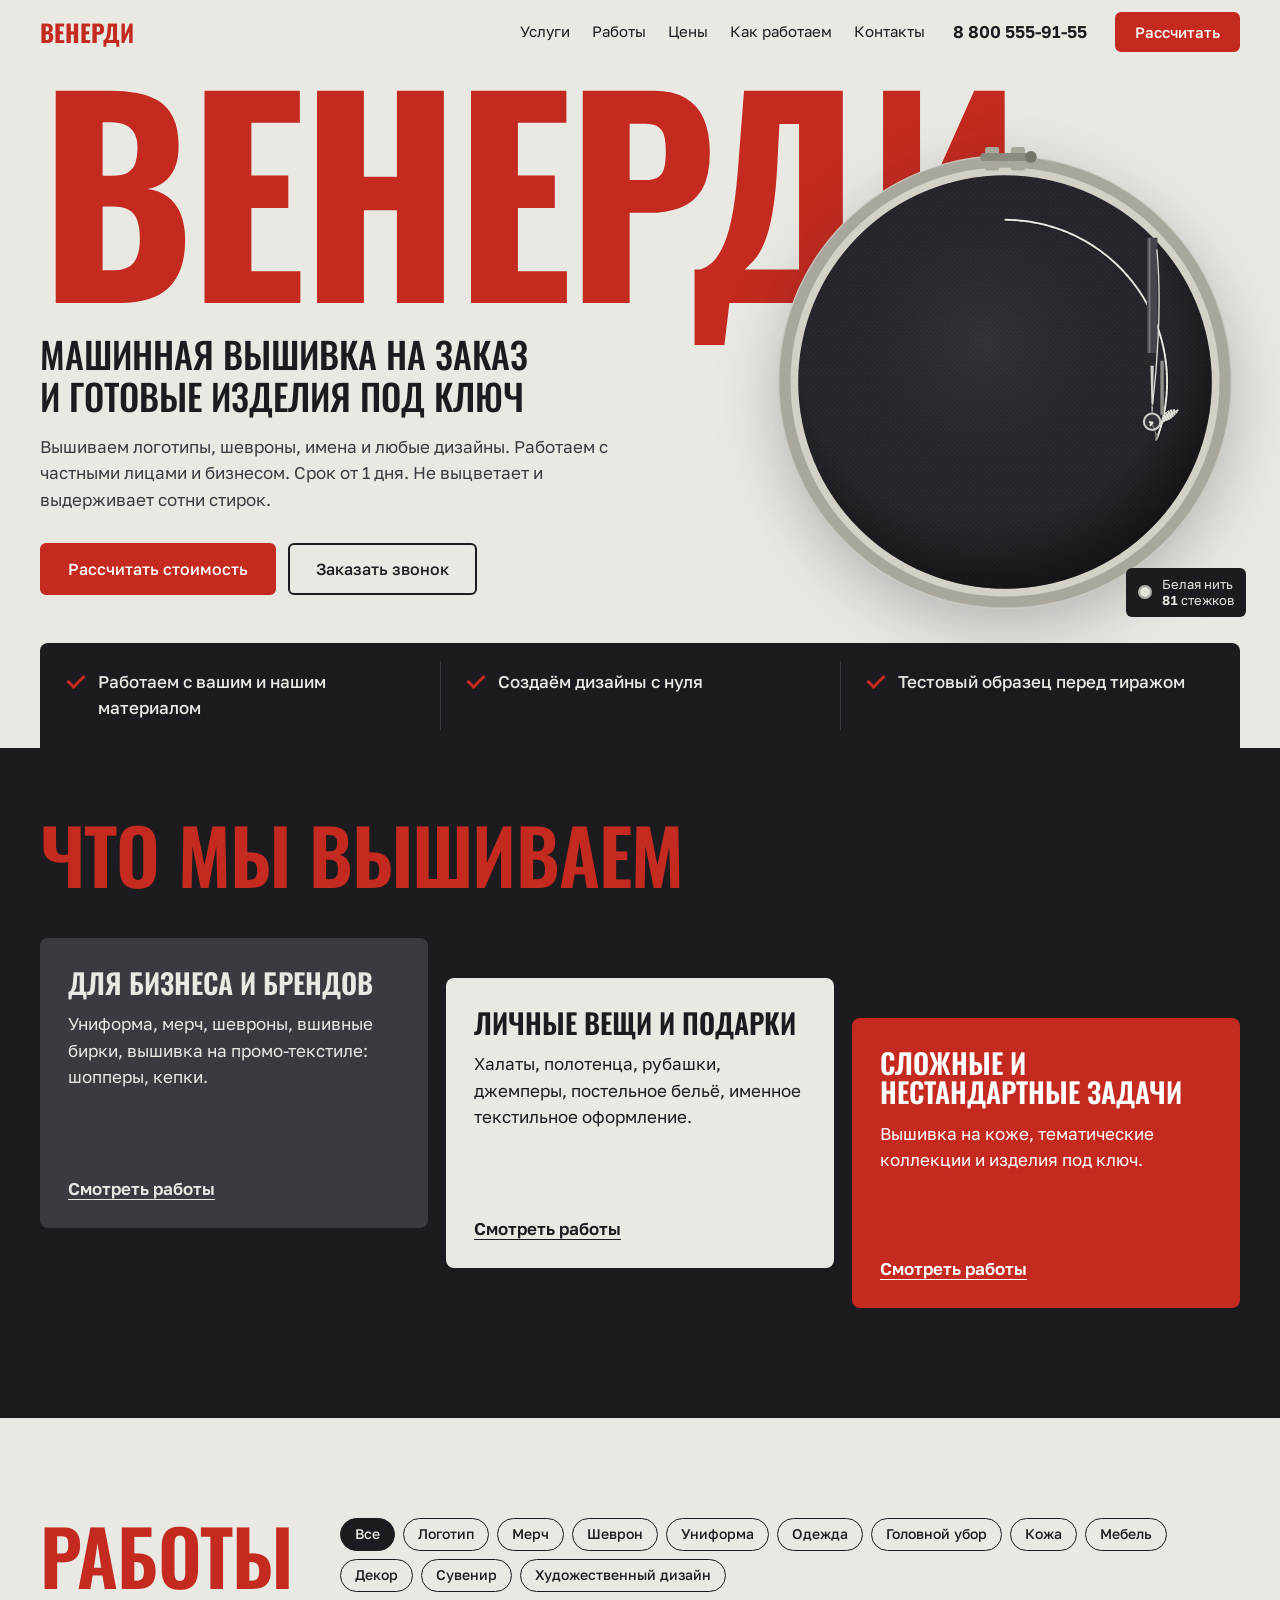
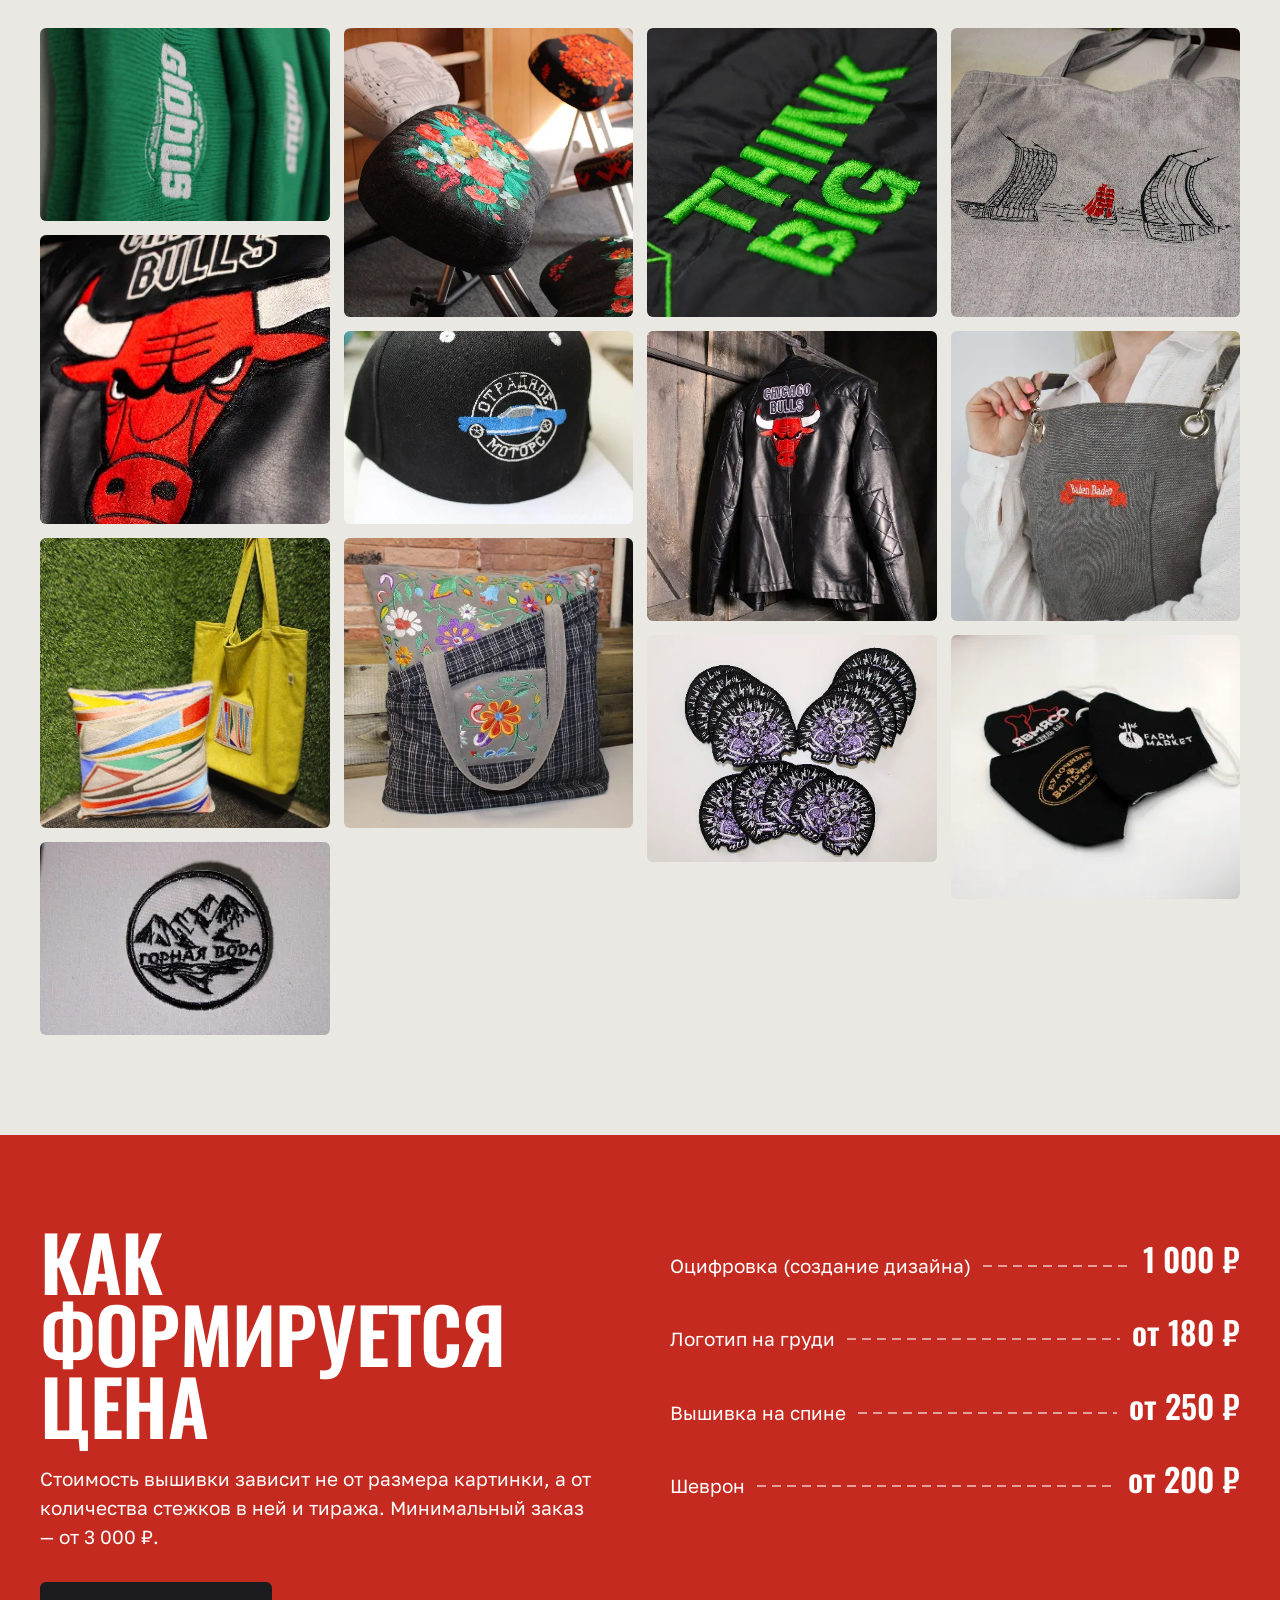
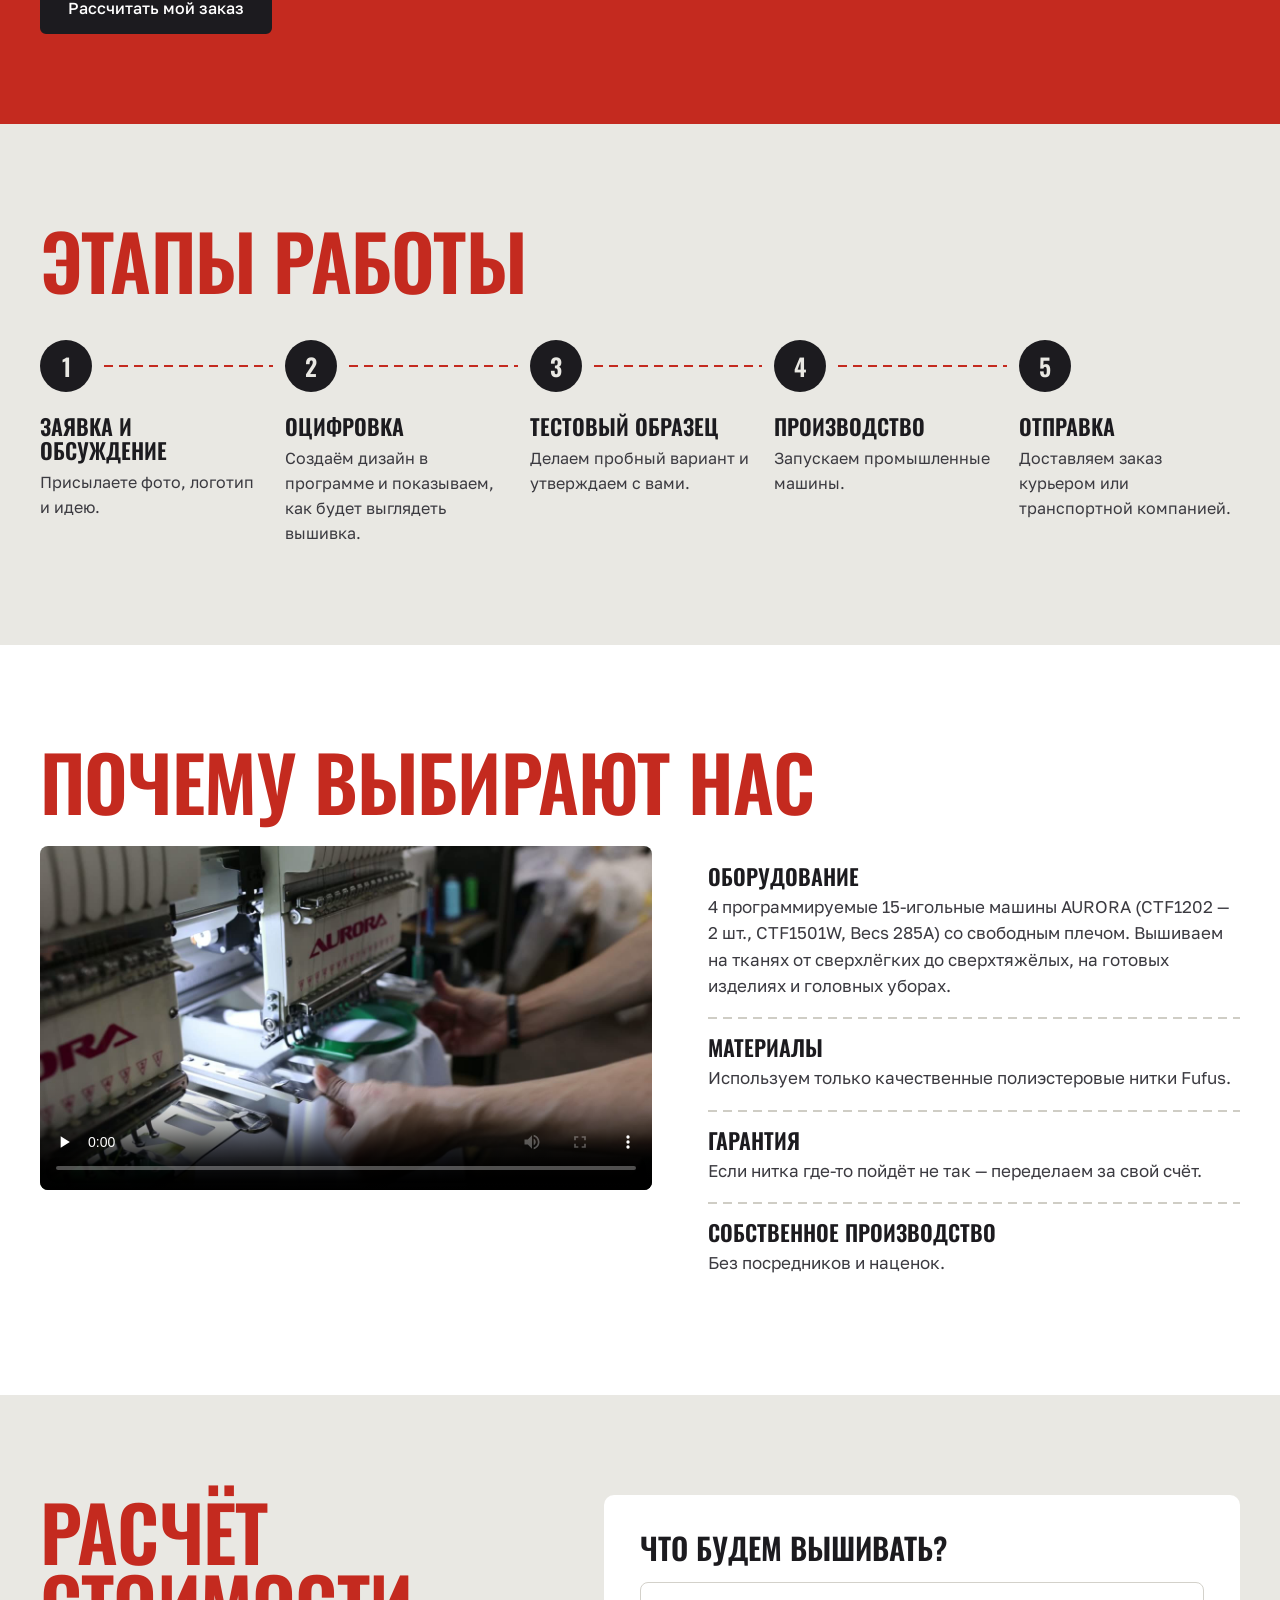
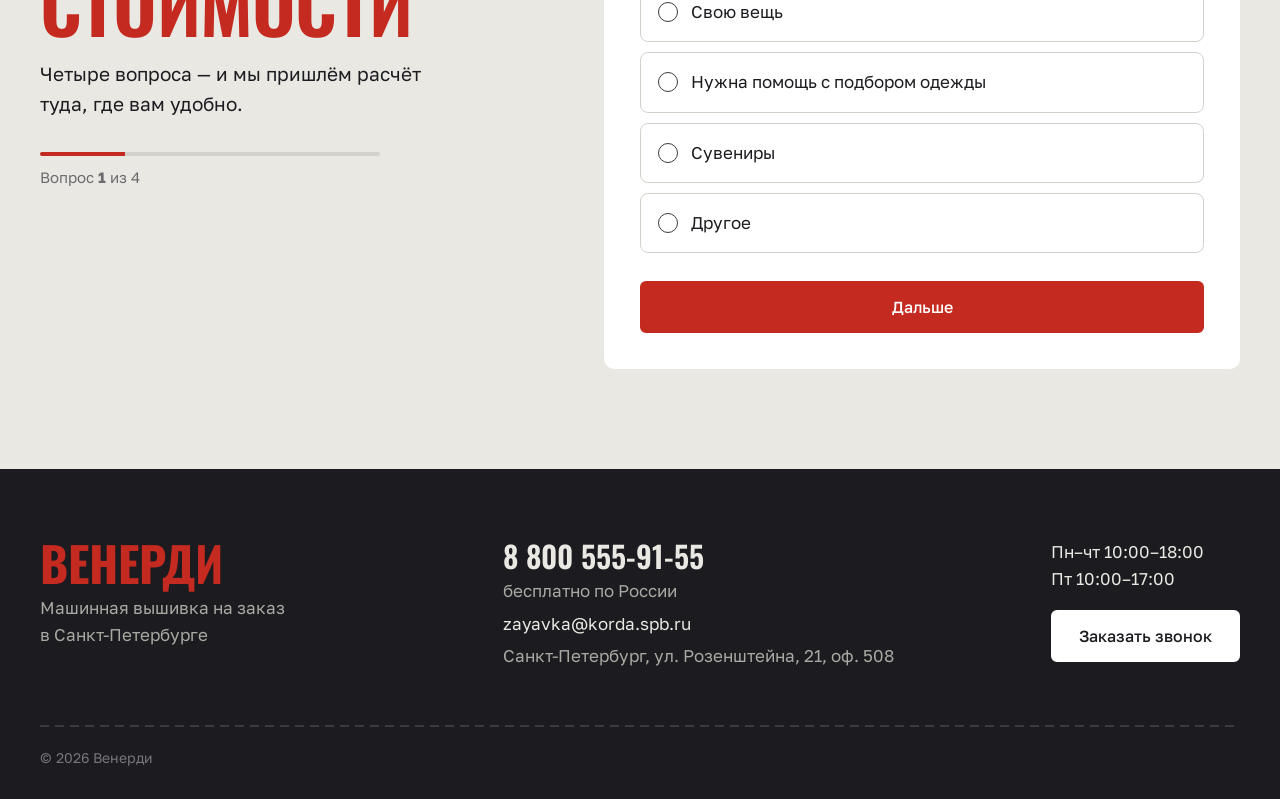
==== commit 0fd7bf72: "Убрана подпись под видео Co-Authored-By: Claude Opus 5.5 <noreply@anthropic.com>" ====
--- a/index.html
+++ b/index.html
@@ -205,7 +205,6 @@
     <h2 class="h2 why__title">Почему выбирают нас</h2>
     <div class="why__video">
       <video src="assets/video/process.mp4" poster="assets/video/poster.jpg" controls preload="none" playsinline></video>
-      <p class="why__caption">Процесс производства, 38 секунд</p>
     </div>
     <dl class="why__list">
       <div><dt>Оборудование</dt><dd>4 программируемые 15-игольные машины AURORA (CTF1202 — 2 шт., CTF1501W, Becs 285A) со свободным плечом. Вышиваем на тканях от сверхлёгких до сверхтяжёлых, на готовых изделиях и головных уборах.</dd></div>
--- a/assets/css/style.css
+++ b/assets/css/style.css
@@ -114,8 +114,10 @@
 }
 .perks li { position: relative; padding: 26px 28px 26px 58px; font-weight: 500; }
 .perks li::before {
-  content: "×"; position: absolute; left: 26px; top: 20px;
-  color: var(--red); font: 700 28px/1 var(--display);
+  content: ""; position: absolute; left: 31px; top: 28px;
+  width: 7px; height: 14px;
+  border: solid var(--red); border-width: 0 3px 3px 0;
+  rotate: 45deg;
 }
 .perks li + li { background: linear-gradient(var(--graphite), var(--graphite)) left 18px / 1px calc(100% - 36px) no-repeat; }
 
@@ -198,7 +200,6 @@
 .why__grid { display: grid; grid-template-columns: 1.15fr 1fr; gap: 28px 56px; }
 .why__title { grid-column: 1 / -1; }
 .why__video video { width: 100%; aspect-ratio: 16 / 9; border-radius: 8px; background: var(--ink); object-fit: cover; }
-.why__caption { margin: 10px 0 0; color: var(--muted); font-size: 14px; }
 .why__list { margin: 0; }
 .why__list div { padding: 18px 0; }
 .why__list div + div { background: var(--stitch) top / 100% 2px no-repeat; color: #cfcdc5; }
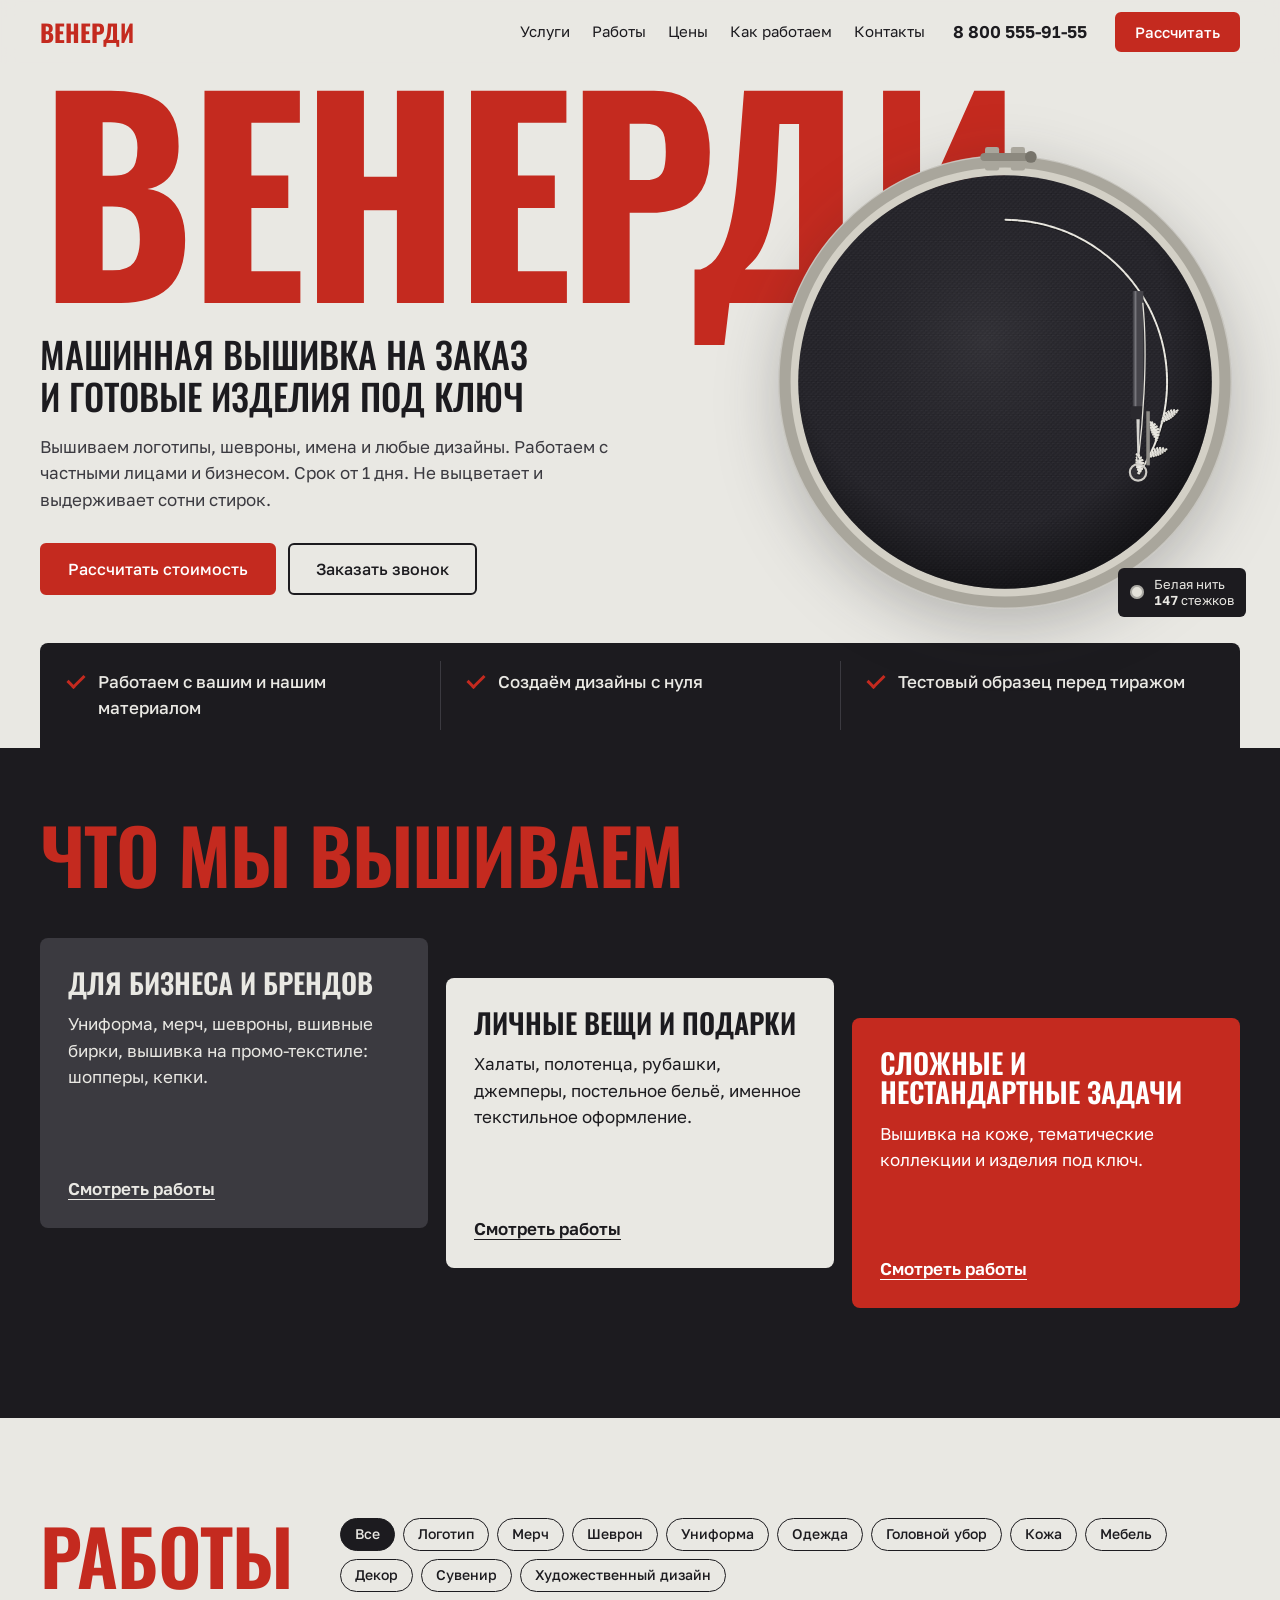
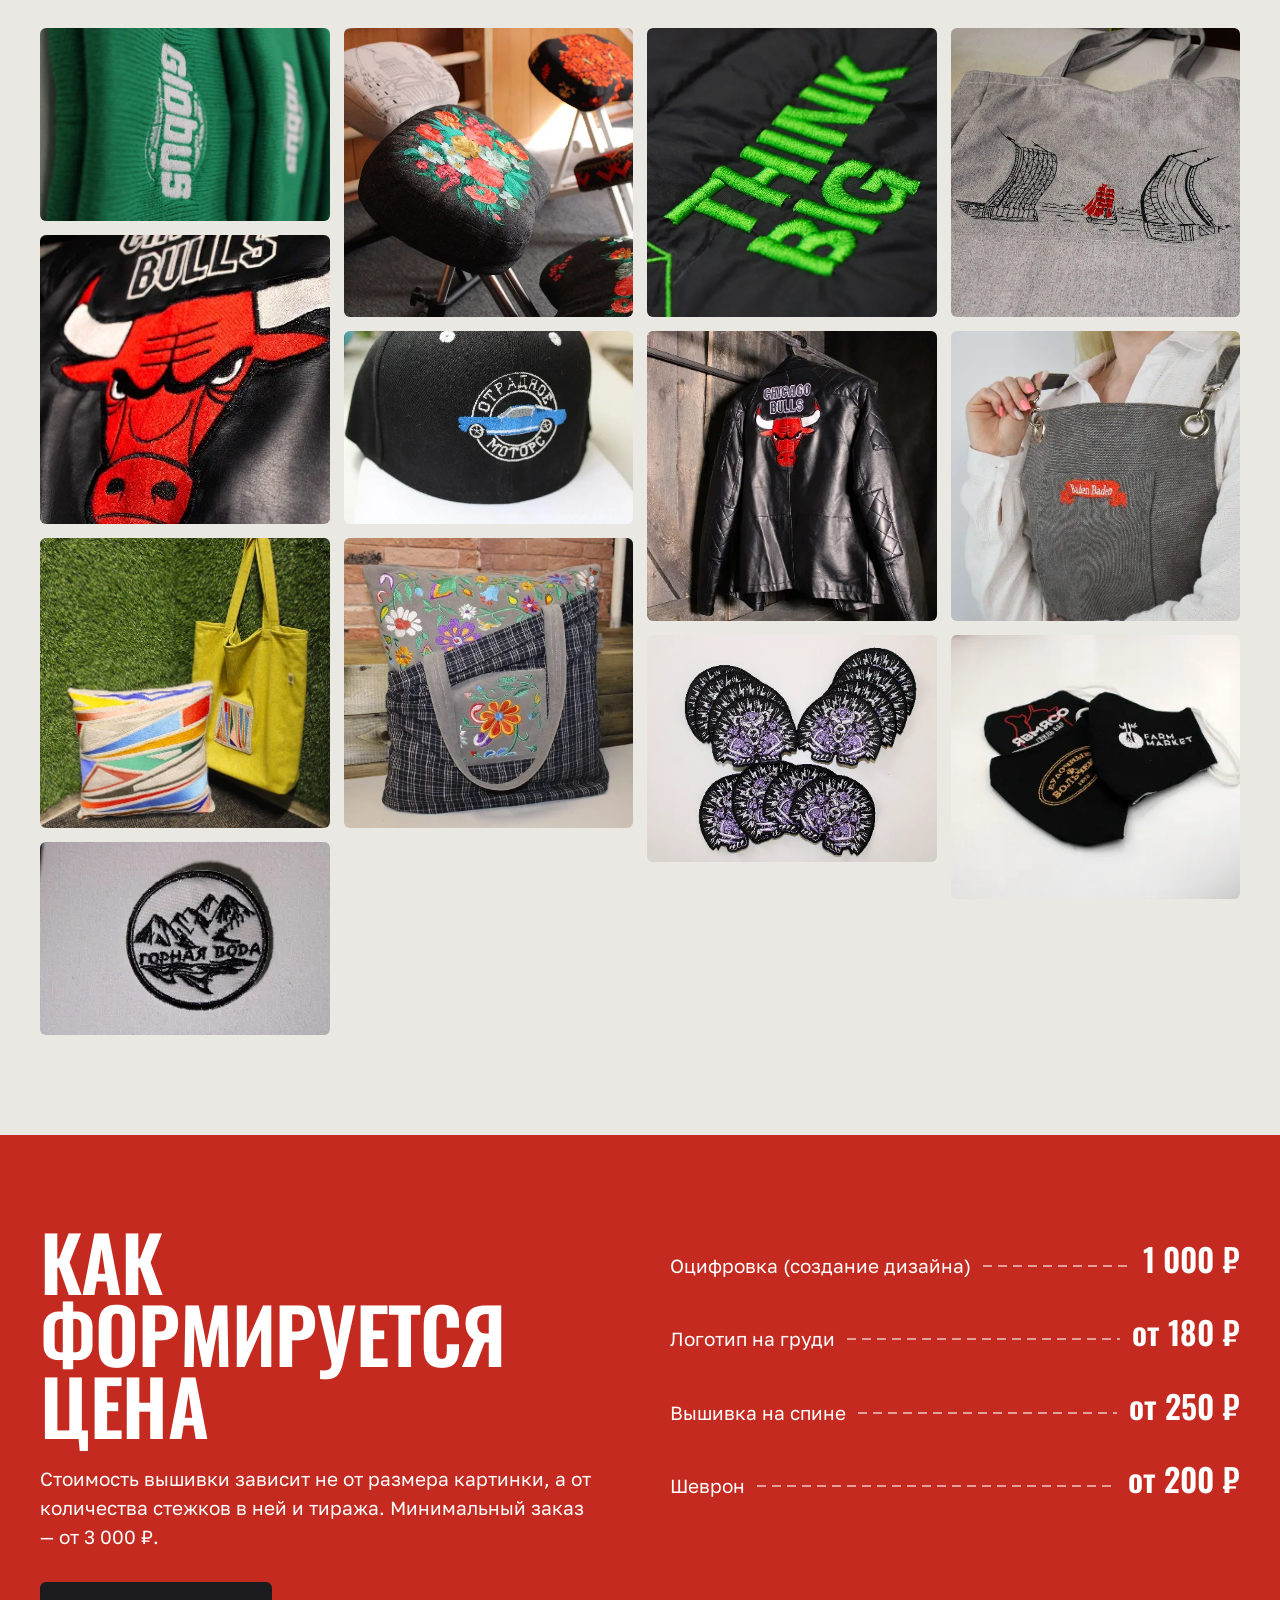
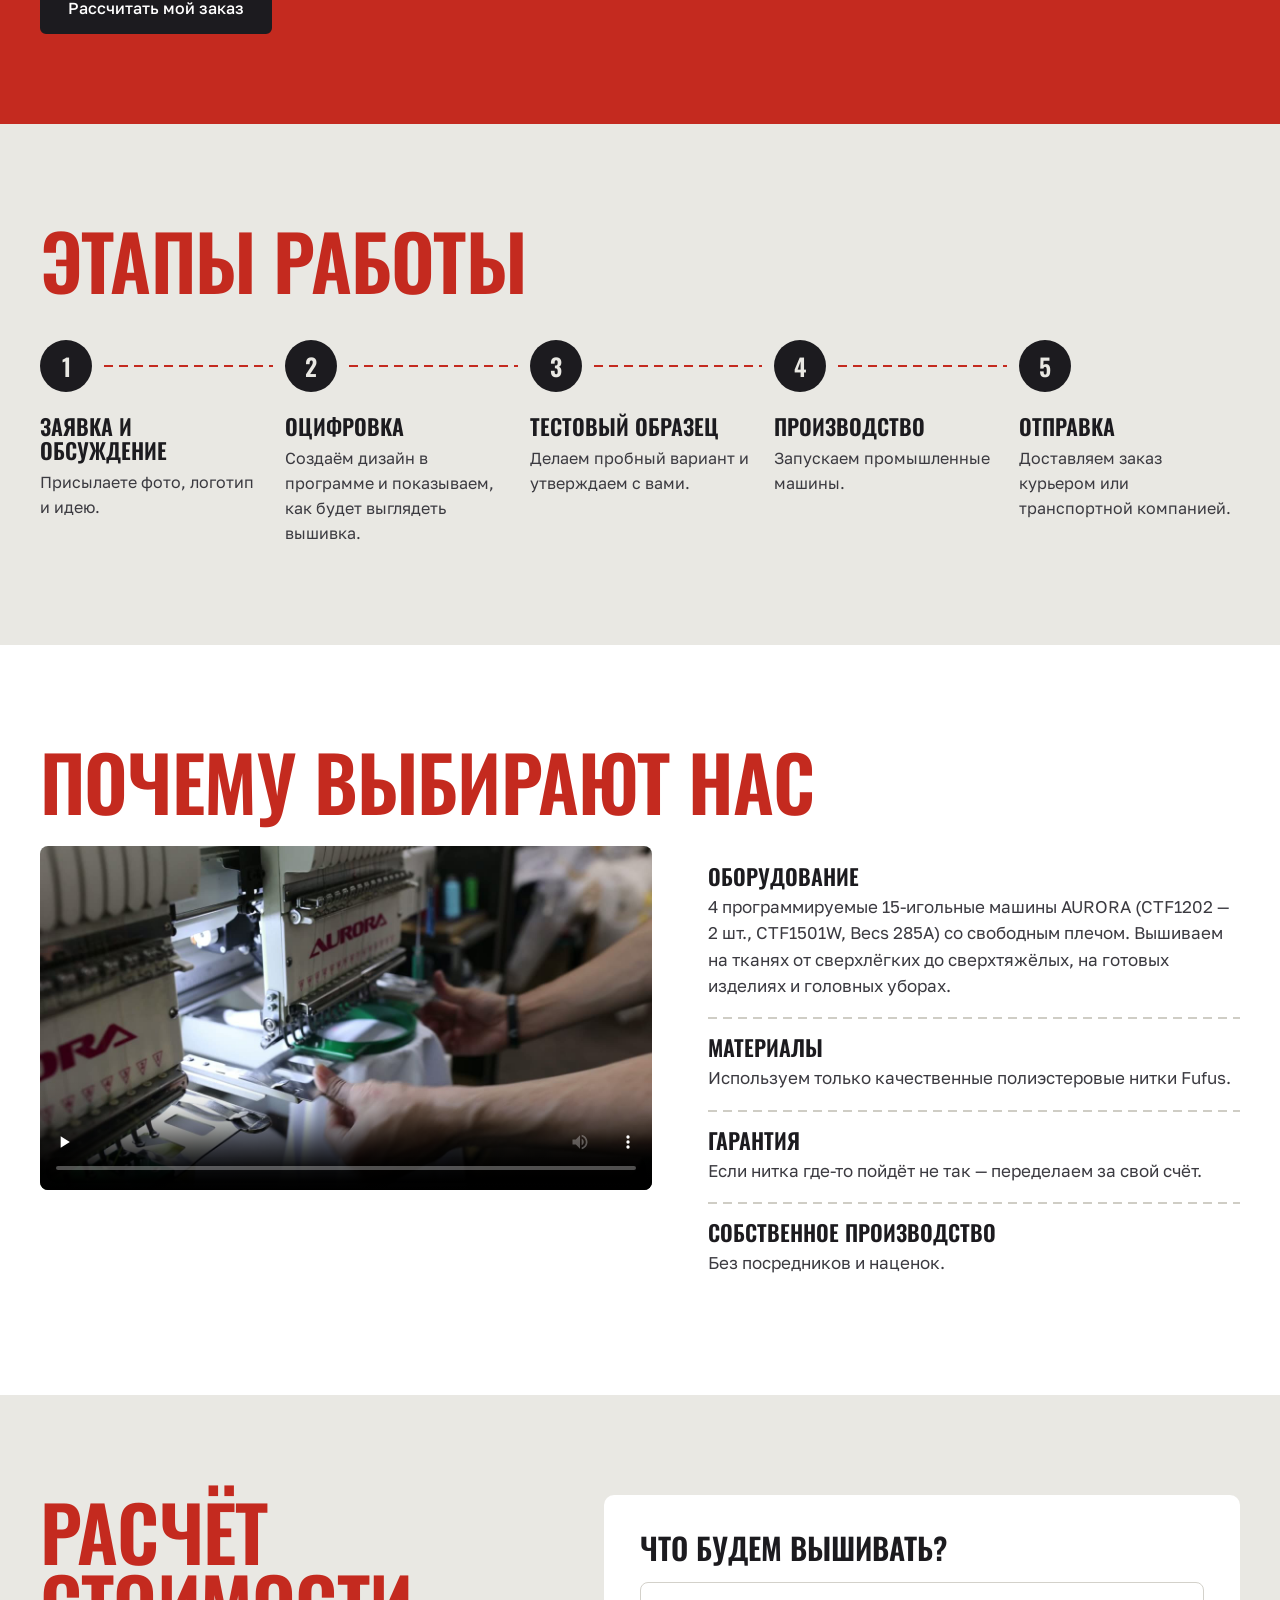
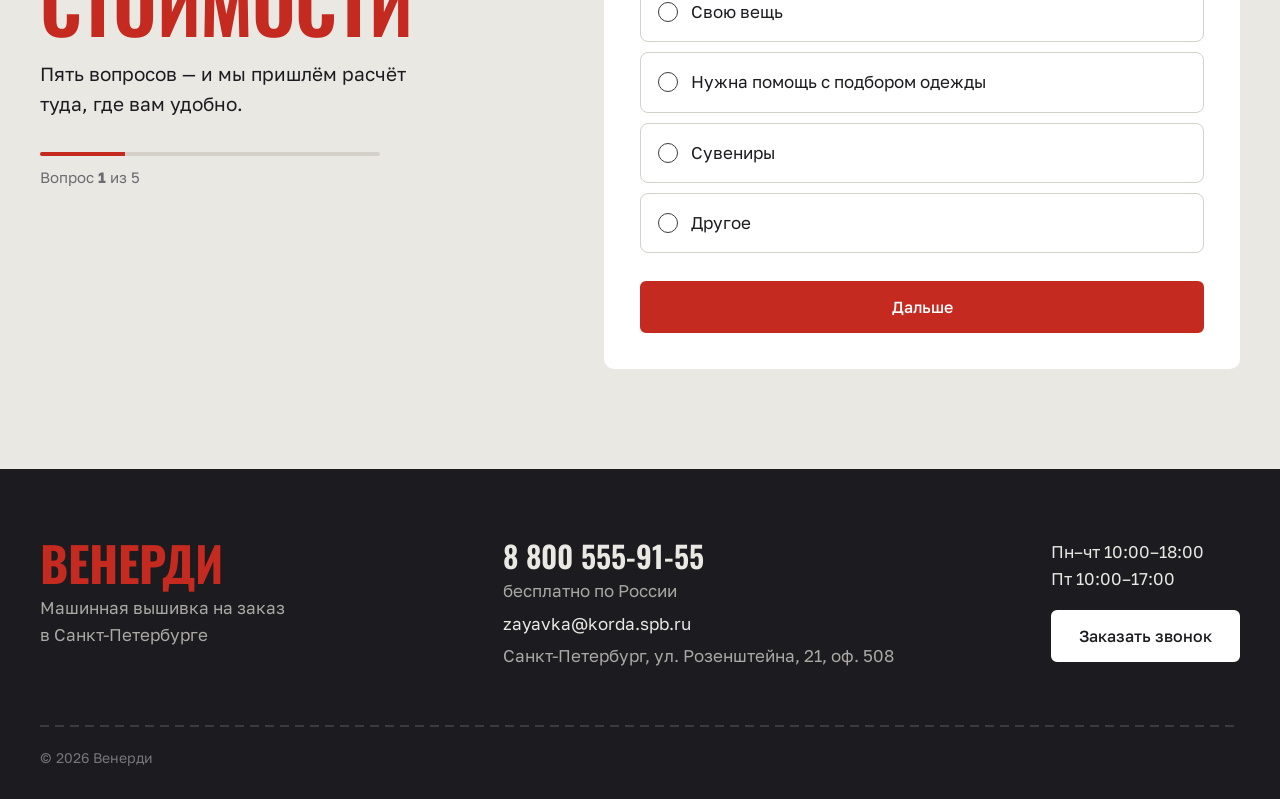
==== commit a88064f4: "Скрыть дубль названия на мобильном и добавить размер в квиз" ====
--- a/index.html
+++ b/index.html
@@ -219,9 +219,9 @@
   <div class="wrap quiz__grid">
     <div>
       <h2 class="h2">Расчёт стоимости</h2>
-      <p class="quiz__lead">Четыре вопроса — и мы пришлём расчёт туда, где вам удобно.</p>
+      <p class="quiz__lead">Пять вопросов — и мы пришлём расчёт туда, где вам удобно.</p>
       <div class="quiz__progress" aria-hidden="true"><span></span></div>
-      <p class="quiz__stepnum" aria-live="polite">Вопрос <b data-stepnum>1</b> из 4</p>
+      <p class="quiz__stepnum" aria-live="polite">Вопрос <b data-stepnum>1</b> из 5</p>
     </div>
 
     <form class="quiz__form" action="send.php" method="post" enctype="multipart/form-data" novalidate data-form="quiz">
@@ -246,6 +246,11 @@
       </fieldset>
 
       <fieldset class="qstep" data-step="3" hidden>
+        <legend>Размер вышивки?</legend>
+        <label class="field"><span>Длина × ширина или площадь</span><input type="text" name="size" placeholder="Например, 10 × 15 см или 150 см²" required maxlength="100"></label>
+      </fieldset>
+
+      <fieldset class="qstep" data-step="4" hidden>
         <legend>Есть готовый макет?</legend>
         <label class="opt"><input type="radio" name="layout" value="Да, в векторе" required><span>Да, в векторе</span></label>
         <label class="opt"><input type="radio" name="layout" value="Есть только картинка"><span>Есть только картинка</span></label>
@@ -257,7 +262,7 @@
         </label>
       </fieldset>
 
-      <fieldset class="qstep" data-step="4" hidden>
+      <fieldset class="qstep" data-step="5" hidden>
         <legend>Куда отправить расчёт?</legend>
         <div class="seg">
           <label><input type="radio" name="channel" value="Telegram" checked><span>Telegram</span></label>
--- a/assets/css/style.css
+++ b/assets/css/style.css
@@ -292,7 +292,8 @@
 @media (max-width: 1000px) {
   .nav { display: none; }
   .top__phone { margin-left: auto; }
-  .hero__grid { grid-template-columns: 1fr; grid-template-areas: "brand" "hoop" "text"; }
+  .hero__grid { grid-template-columns: 1fr; grid-template-areas: "hoop" "text"; }
+  .hero__brand { display: none; }
   .hoop { margin: 10px auto 0; width: min(420px, 80%); }
   .hero__text { padding-top: 10px; }
   .services__grid { grid-template-columns: 1fr; }
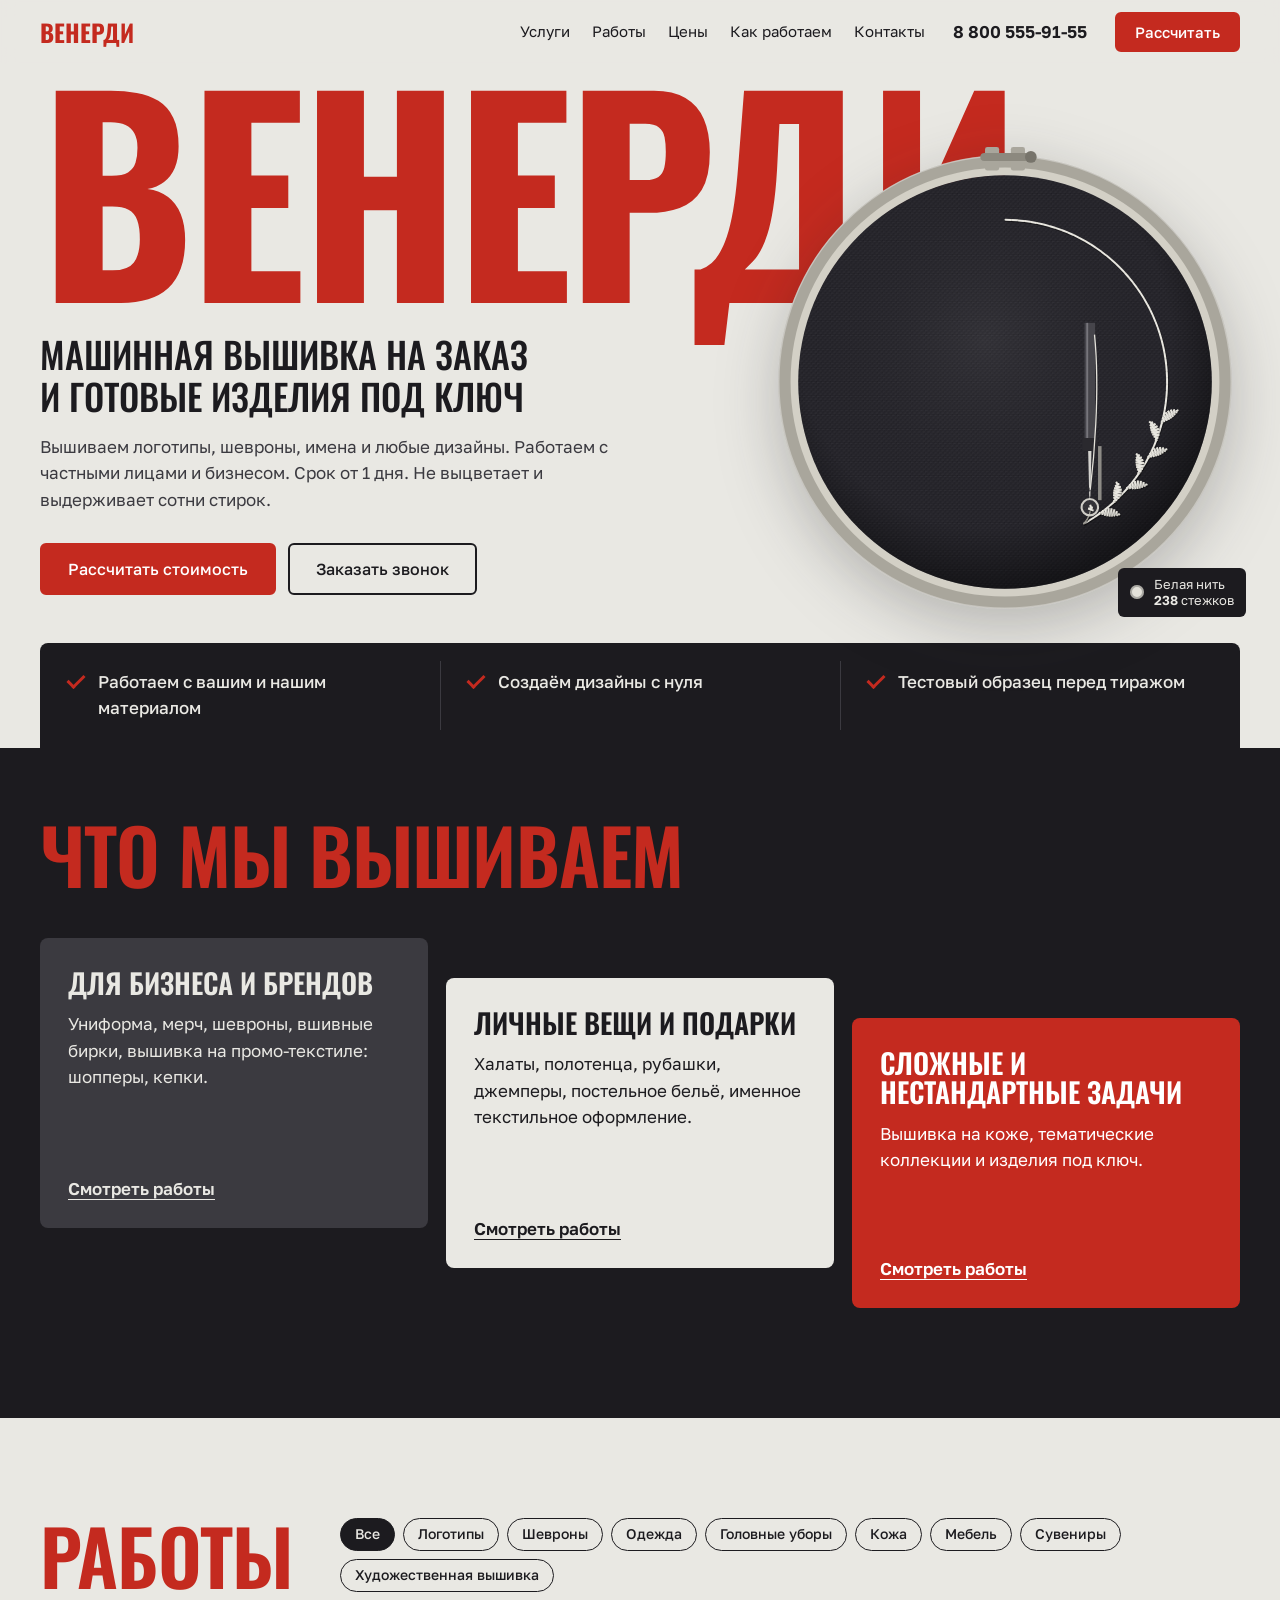
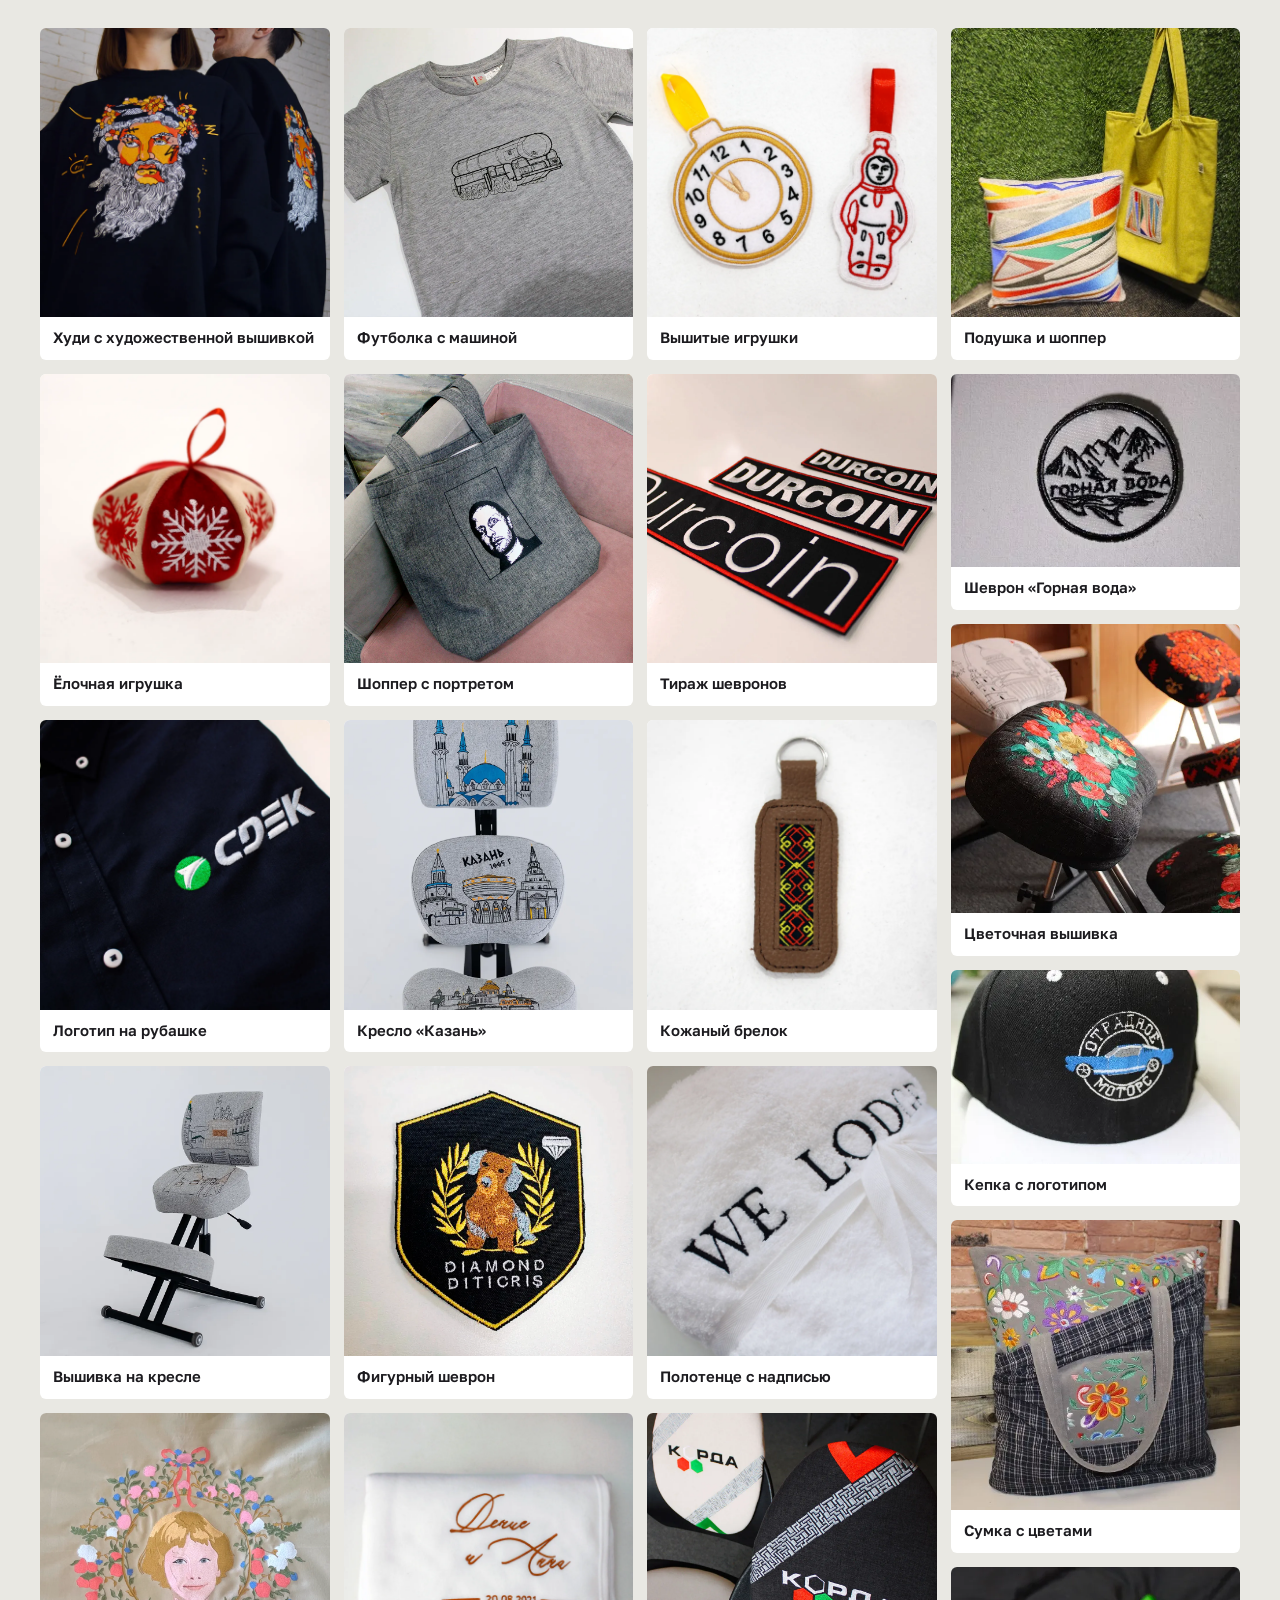
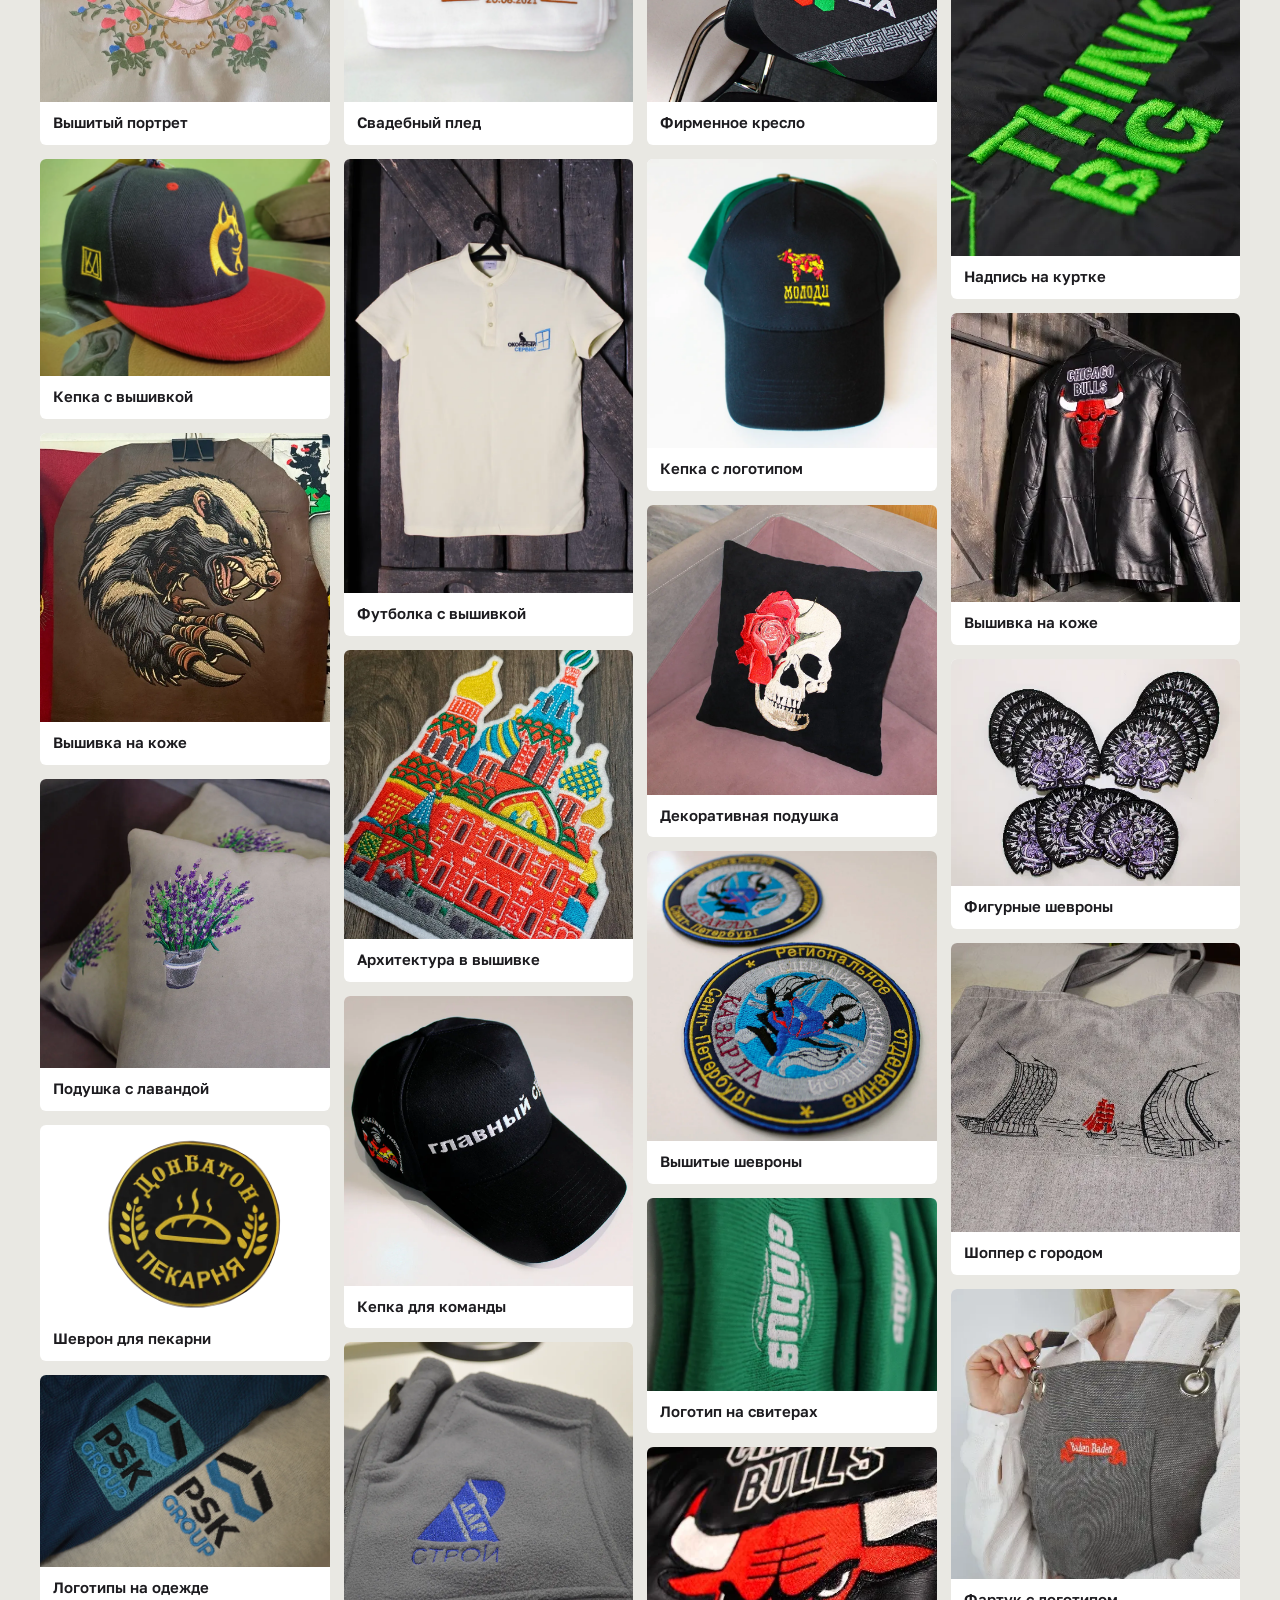
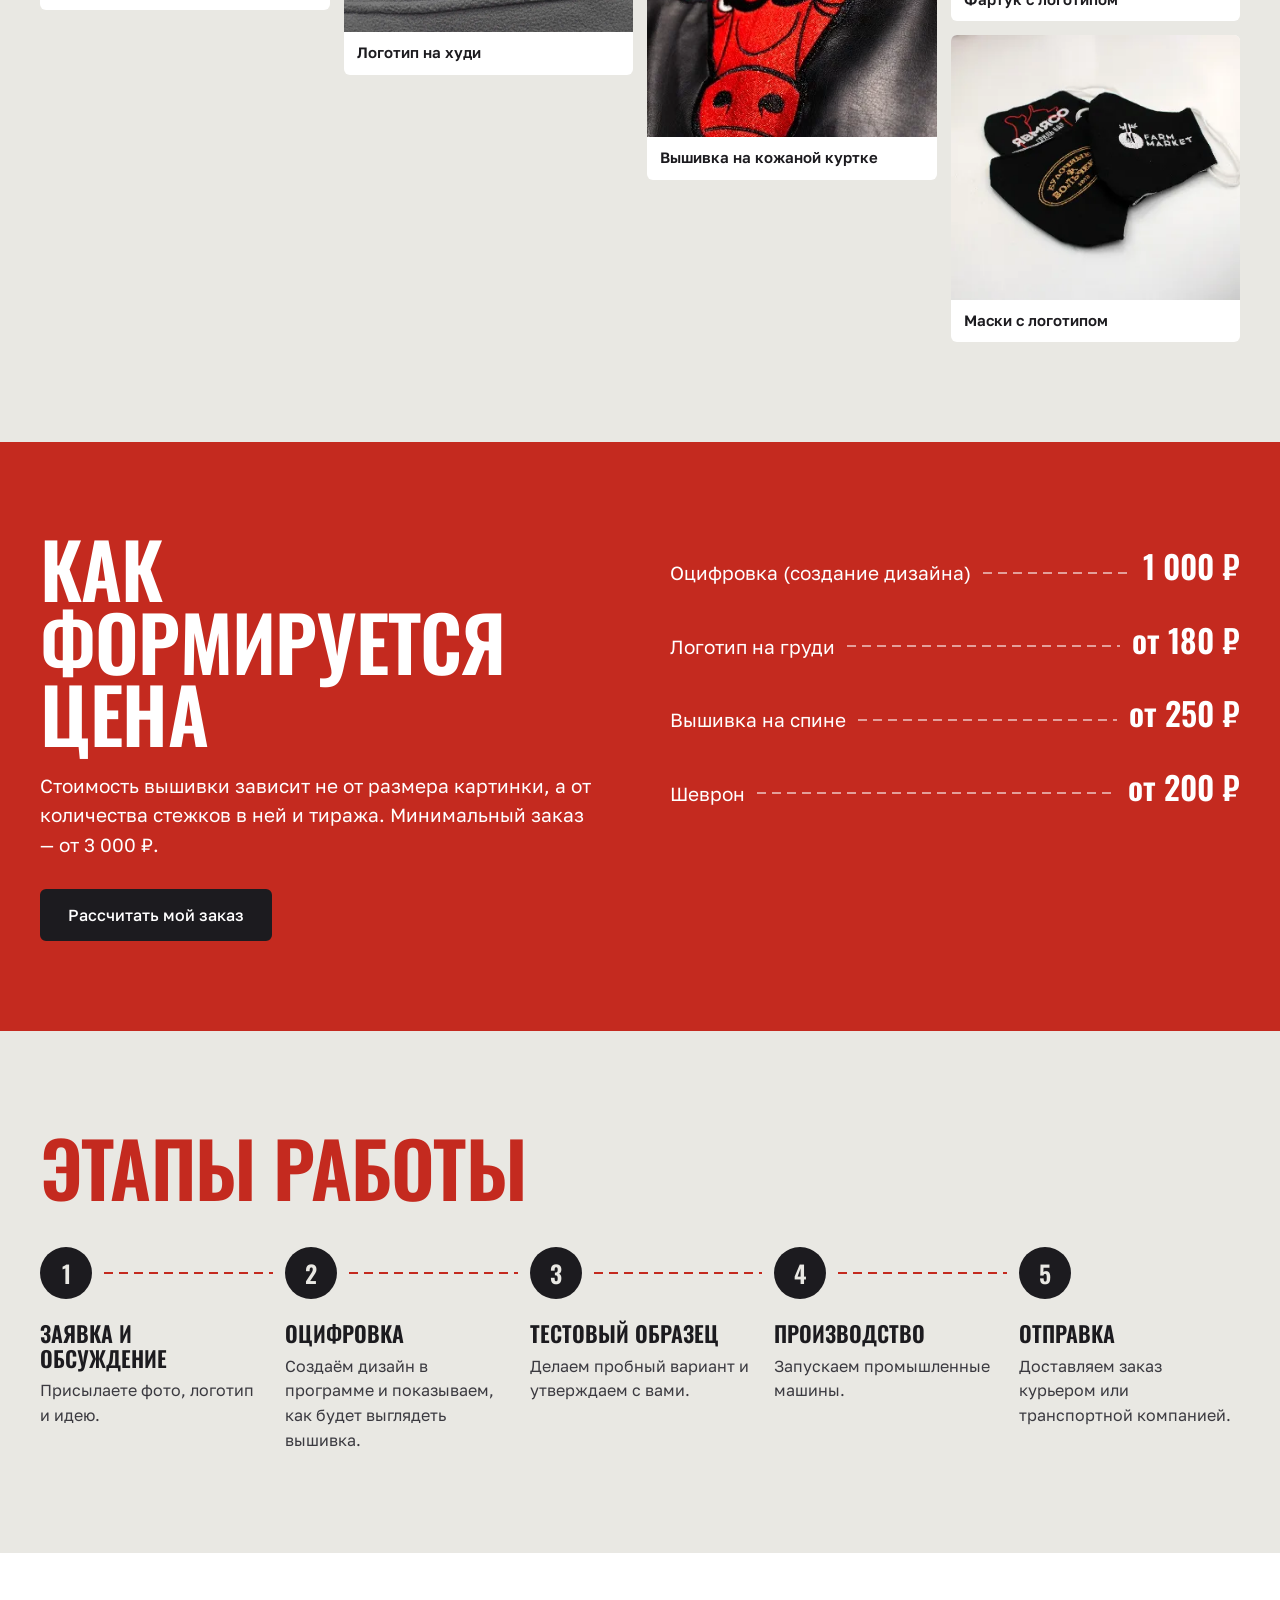
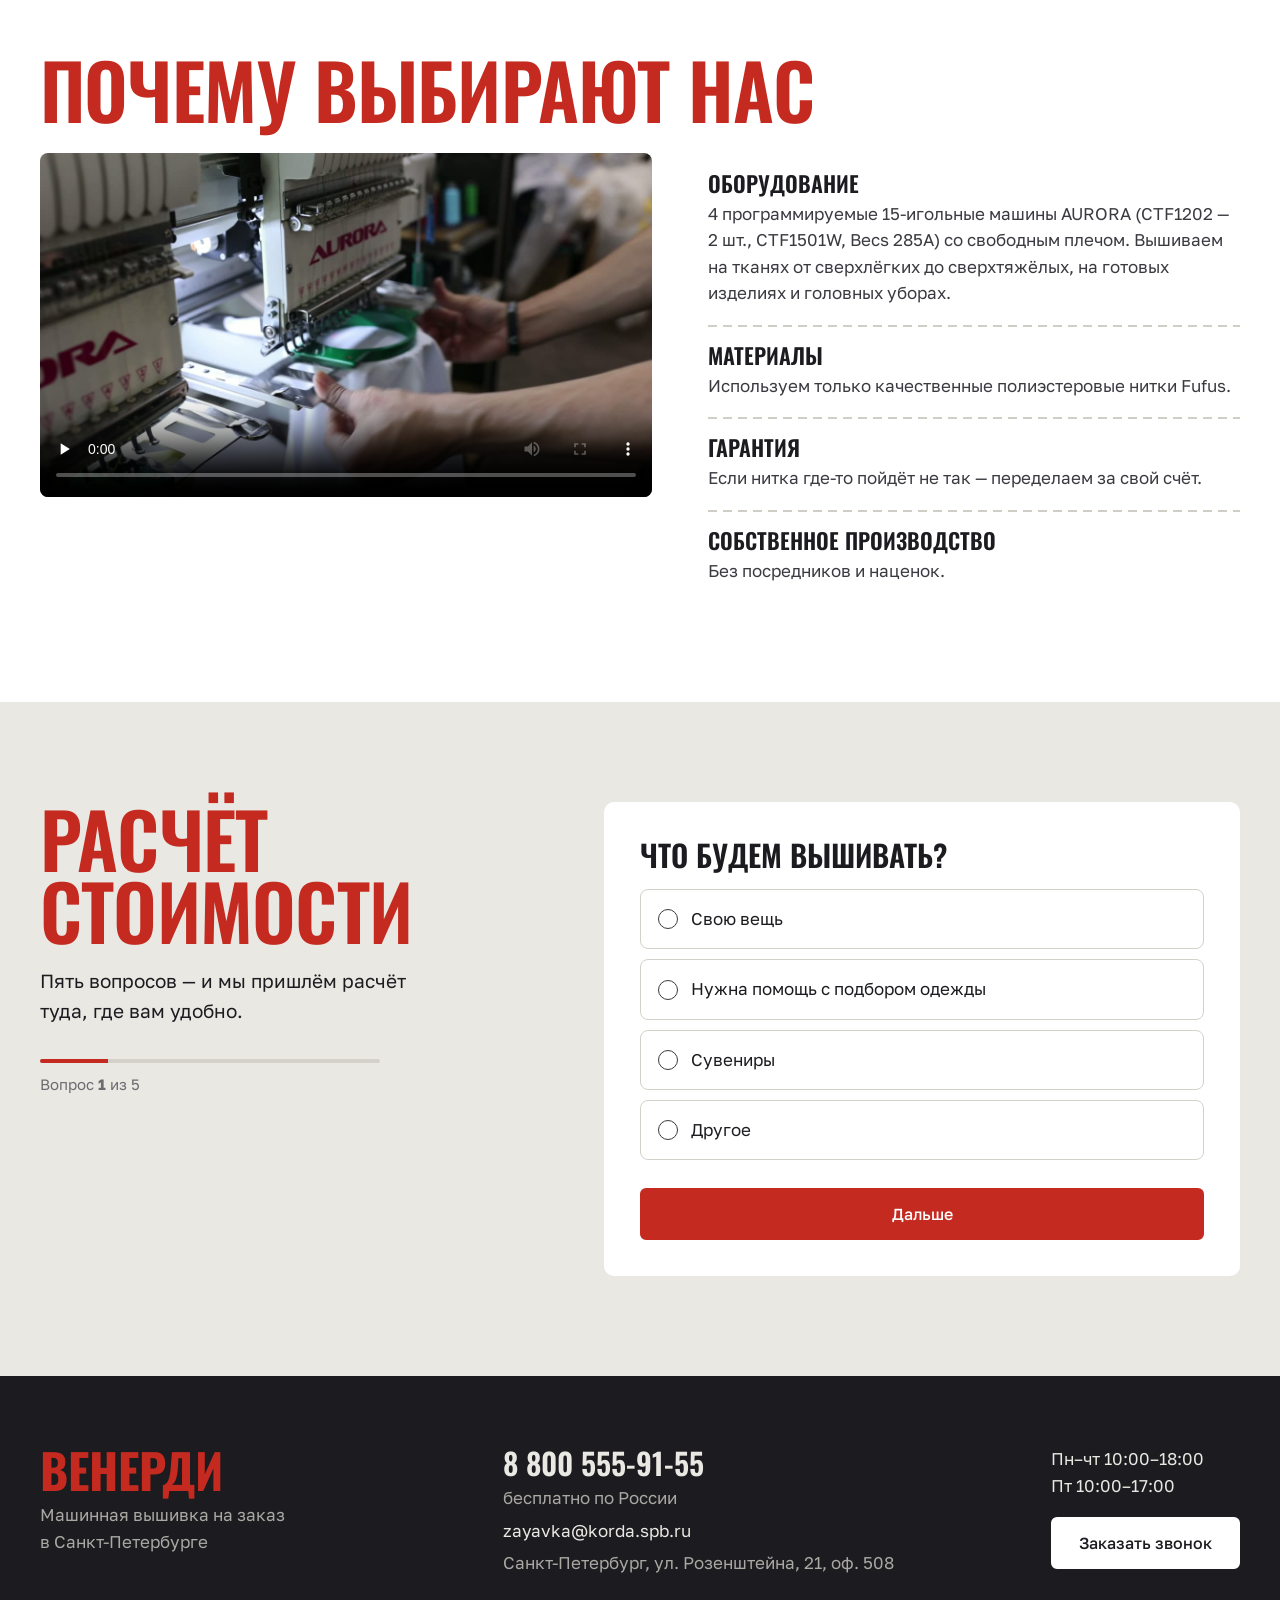
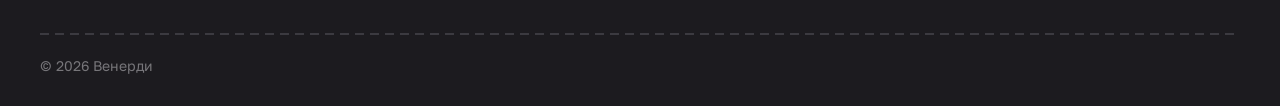
==== commit aa52156f: "Добавить фотографии работ и объединить категории" ====
--- a/index.html
+++ b/index.html
@@ -119,7 +119,7 @@
     <article class="svc svc--ink">
       <h3>Для бизнеса и брендов</h3>
       <p>Униформа, мерч, шевроны, вшивные бирки, вышивка на промо-текстиле: шопперы, кепки.</p>
-      <a class="svc__link" href="#works" data-filter="мерч">Смотреть работы</a>
+      <a class="svc__link" href="#works" data-filter="логотип">Смотреть работы</a>
     </article>
     <article class="svc svc--paper">
       <h3>Личные вещи и подарки</h3>
@@ -140,33 +140,57 @@
       <h2 class="h2">Работы</h2>
       <div class="filters" role="group" aria-label="Фильтр работ">
         <button type="button" class="chip" aria-pressed="true" data-tag="">Все</button>
-        <button type="button" class="chip" aria-pressed="false" data-tag="логотип">Логотип</button>
-        <button type="button" class="chip" aria-pressed="false" data-tag="мерч">Мерч</button>
-        <button type="button" class="chip" aria-pressed="false" data-tag="шеврон">Шеврон</button>
-        <button type="button" class="chip" aria-pressed="false" data-tag="униформа">Униформа</button>
+        <button type="button" class="chip" aria-pressed="false" data-tag="логотип">Логотипы</button>
+        <button type="button" class="chip" aria-pressed="false" data-tag="шеврон">Шевроны</button>
         <button type="button" class="chip" aria-pressed="false" data-tag="одежда">Одежда</button>
-        <button type="button" class="chip" aria-pressed="false" data-tag="головной убор">Головной убор</button>
+        <button type="button" class="chip" aria-pressed="false" data-tag="головной убор">Головные уборы</button>
         <button type="button" class="chip" aria-pressed="false" data-tag="кожа">Кожа</button>
         <button type="button" class="chip" aria-pressed="false" data-tag="мебель">Мебель</button>
-        <button type="button" class="chip" aria-pressed="false" data-tag="декор">Декор</button>
-        <button type="button" class="chip" aria-pressed="false" data-tag="сувенир">Сувенир</button>
-        <button type="button" class="chip" aria-pressed="false" data-tag="художественный дизайн">Художественный дизайн</button>
+        <button type="button" class="chip" aria-pressed="false" data-tag="сувенир">Сувениры</button>
+        <button type="button" class="chip" aria-pressed="false" data-tag="художественная вышивка">Художественная вышивка</button>
       </div>
     </div>
     <div class="gallery">
-      <button type="button" class="work" data-tags="логотип,одежда,униформа,мерч"><img src="assets/img/works/sweaters.webp" alt="Логотип на зелёных свитерах" loading="lazy" width="900" height="600"></button>
-      <button type="button" class="work" data-tags="кожа,логотип"><img src="assets/img/works/bull.webp" alt="Крупная вышивка быка на кожаной куртке" loading="lazy" width="545" height="545"></button>
-      <button type="button" class="work" data-tags="декор,художественный дизайн,мерч"><img src="assets/img/works/pillow-bag.webp" alt="Подушка и шоппер с геометрической вышивкой" loading="lazy" width="585" height="585"></button>
-      <button type="button" class="work" data-tags="шеврон,логотип"><img src="assets/img/works/patch-mountain.webp" alt="Круглый шеврон «Горная вода»" loading="lazy" width="319" height="213"></button>
-      <button type="button" class="work" data-tags="мебель,художественный дизайн"><img src="assets/img/works/chair.webp" alt="Цветочная вышивка на сиденье стула" loading="lazy" width="557" height="557"></button>
-      <button type="button" class="work" data-tags="головной убор,логотип,мерч"><img src="assets/img/works/cap.webp" alt="Логотип на кепке" loading="lazy" width="509" height="340"></button>
-      <button type="button" class="work" data-tags="художественный дизайн,сувенир"><img src="assets/img/works/floral-bag.webp" alt="Сумка с цветочной вышивкой" loading="lazy" width="404" height="404"></button>
-      <button type="button" class="work" data-tags="логотип,одежда,мерч"><img src="assets/img/works/think-big.webp" alt="Надпись Think Big зелёной нитью на куртке" loading="lazy" width="525" height="525"></button>
-      <button type="button" class="work" data-tags="кожа,одежда"><img src="assets/img/works/jacket.webp" alt="Кожаная куртка с вышивкой на спине" loading="lazy" width="381" height="381"></button>
-      <button type="button" class="work" data-tags="шеврон,мерч"><img src="assets/img/works/patches.webp" alt="Тираж фигурных шевронов" loading="lazy" width="422" height="331"></button>
-      <button type="button" class="work" data-tags="художественный дизайн,сувенир,мерч"><img src="assets/img/works/ships-bag.webp" alt="Шоппер с вышитыми мостами и алыми парусами" loading="lazy" width="545" height="545"></button>
-      <button type="button" class="work" data-tags="униформа,логотип"><img src="assets/img/works/apron.webp" alt="Логотип на фартуке" loading="lazy" width="380" height="380"></button>
-      <button type="button" class="work" data-tags="логотип,мерч,униформа"><img src="assets/img/works/masks.webp" alt="Логотипы на тканевых масках" loading="lazy" width="344" height="314"></button>
+      <button type="button" class="work" data-tags="одежда"><img src="assets/img/works/hoodie-art.webp" alt="Два тёмных худи с яркой вышивкой" loading="lazy" width="1200" height="1200"><span class="work__caption" aria-hidden="true">Худи с художественной вышивкой</span></button>
+      <button type="button" class="work" data-tags="сувенир"><img src="assets/img/works/christmas-ornament.webp" alt="Красная ёлочная игрушка с белыми вышитыми снежинками" loading="lazy" width="1200" height="1200"><span class="work__caption" aria-hidden="true">Ёлочная игрушка</span></button>
+      <button type="button" class="work" data-tags="логотип"><img src="assets/img/works/logo-cdek-shirt.webp" alt="Вышитый логотип СДЭК на тёмной рубашке" loading="lazy" width="1200" height="1200"><span class="work__caption" aria-hidden="true">Логотип на рубашке</span></button>
+      <button type="button" class="work" data-tags="мебель"><img src="assets/img/works/chair-city.webp" alt="Кресло с вышивкой городского пейзажа" loading="lazy" width="1000" height="1000"><span class="work__caption" aria-hidden="true">Вышивка на кресле</span></button>
+      <button type="button" class="work" data-tags="художественная вышивка"><img src="assets/img/works/embroidered-portrait.webp" alt="Портрет ребёнка в цветочной композиции" loading="lazy" width="1000" height="1000"><span class="work__caption" aria-hidden="true">Вышитый портрет</span></button>
+      <button type="button" class="work" data-tags="головной убор"><img src="assets/img/works/cap-embroidered-logo.webp" alt="Чёрно-красная кепка с вышитыми эмблемами" loading="lazy" width="1200" height="900"><span class="work__caption" aria-hidden="true">Кепка с вышивкой</span></button>
+      <button type="button" class="work" data-tags="кожа"><img src="assets/img/works/leather-boar.webp" alt="Вышитая голова кабана на кожаной куртке" loading="lazy" width="1000" height="1000"><span class="work__caption" aria-hidden="true">Вышивка на коже</span></button>
+      <button type="button" class="work" data-tags="сувенир"><img src="assets/img/works/pillow-lavender.webp" alt="Декоративная подушка с вышитой лавандой" loading="lazy" width="1000" height="1000"><span class="work__caption" aria-hidden="true">Подушка с лавандой</span></button>
+      <button type="button" class="work" data-tags="шеврон"><img src="assets/img/works/patch-bakery.webp" alt="Круглый чёрный шеврон с логотипом пекарни" loading="lazy" width="1200" height="800"><span class="work__caption" aria-hidden="true">Шеврон для пекарни</span></button>
+      <button type="button" class="work" data-tags="логотип"><img src="assets/img/works/logo-psk-group.webp" alt="Вышитые логотипы PSK Group на ткани" loading="lazy" width="1200" height="798"><span class="work__caption" aria-hidden="true">Логотипы на одежде</span></button>
+      <button type="button" class="work" data-tags="одежда"><img src="assets/img/works/tshirt-car.webp" alt="Серая футболка с вышитым автомобилем" loading="lazy" width="1000" height="1000"><span class="work__caption" aria-hidden="true">Футболка с машиной</span></button>
+      <button type="button" class="work" data-tags="сувенир"><img src="assets/img/works/bag-portrait.webp" alt="Тканевая сумка с вышитым портретом" loading="lazy" width="1000" height="1000"><span class="work__caption" aria-hidden="true">Шоппер с портретом</span></button>
+      <button type="button" class="work" data-tags="мебель"><img src="assets/img/works/chair-kazan.webp" alt="Спинка и сиденье кресла с вышивкой видов Казани" loading="lazy" width="1000" height="1000"><span class="work__caption" aria-hidden="true">Кресло «Казань»</span></button>
+      <button type="button" class="work" data-tags="шеврон"><img src="assets/img/works/patch-diamond.webp" alt="Чёрный шеврон с вышитой эмблемой" loading="lazy" width="1000" height="1000"><span class="work__caption" aria-hidden="true">Фигурный шеврон</span></button>
+      <button type="button" class="work" data-tags="сувенир"><img src="assets/img/works/wedding-blanket.webp" alt="Белый плед с именной свадебной вышивкой" loading="lazy" width="1200" height="1200"><span class="work__caption" aria-hidden="true">Свадебный плед</span></button>
+      <button type="button" class="work" data-tags="одежда"><img src="assets/img/works/shirt-small-design.webp" alt="Белая футболка с небольшой вышивкой на груди" loading="lazy" width="800" height="1200"><span class="work__caption" aria-hidden="true">Футболка с вышивкой</span></button>
+      <button type="button" class="work" data-tags="художественная вышивка"><img src="assets/img/works/embroidered-cathedral.webp" alt="Яркая художественная вышивка собора" loading="lazy" width="1000" height="1000"><span class="work__caption" aria-hidden="true">Архитектура в вышивке</span></button>
+      <button type="button" class="work" data-tags="головной убор"><img src="assets/img/works/cap-referee.webp" alt="Чёрная кепка с вышитой надписью" loading="lazy" width="1000" height="1000"><span class="work__caption" aria-hidden="true">Кепка для команды</span></button>
+      <button type="button" class="work" data-tags="логотип"><img src="assets/img/works/logo-darstroy.webp" alt="Вышитый логотип строительной компании на сером худи" loading="lazy" width="1000" height="1000"><span class="work__caption" aria-hidden="true">Логотип на худи</span></button>
+      <button type="button" class="work" data-tags="сувенир"><img src="assets/img/works/embroidered-toys.webp" alt="Две небольшие текстильные игрушки с вышивкой" loading="lazy" width="1200" height="1200"><span class="work__caption" aria-hidden="true">Вышитые игрушки</span></button>
+      <button type="button" class="work" data-tags="шеврон"><img src="assets/img/works/patch-durcoin.webp" alt="Чёрно-красные шевроны с надписью" loading="lazy" width="1000" height="1000"><span class="work__caption" aria-hidden="true">Тираж шевронов</span></button>
+      <button type="button" class="work" data-tags="кожа"><img src="assets/img/works/leather-keychain.webp" alt="Кожаный брелок с цветной вышивкой" loading="lazy" width="1200" height="1200"><span class="work__caption" aria-hidden="true">Кожаный брелок</span></button>
+      <button type="button" class="work" data-tags="сувенир"><img src="assets/img/works/towel-love.webp" alt="Белое полотенце с вышитой надписью" loading="lazy" width="1200" height="1200"><span class="work__caption" aria-hidden="true">Полотенце с надписью</span></button>
+      <button type="button" class="work" data-tags="мебель"><img src="assets/img/works/chair-korda.webp" alt="Кресло с вышитым логотипом компании" loading="lazy" width="1000" height="1000"><span class="work__caption" aria-hidden="true">Фирменное кресло</span></button>
+      <button type="button" class="work" data-tags="головной убор"><img src="assets/img/works/cap-young-cow.webp" alt="Чёрная кепка с ярким вышитым логотипом" loading="lazy" width="1200" height="1200"><span class="work__caption" aria-hidden="true">Кепка с логотипом</span></button>
+      <button type="button" class="work" data-tags="сувенир"><img src="assets/img/works/pillow-skull-rose.webp" alt="Чёрная подушка с вышивкой черепа и розы" loading="lazy" width="1000" height="1000"><span class="work__caption" aria-hidden="true">Декоративная подушка</span></button>
+      <button type="button" class="work" data-tags="шеврон"><img src="assets/img/works/patch-airborne.webp" alt="Три круглых вышитых шеврона" loading="lazy" width="1000" height="1000"><span class="work__caption" aria-hidden="true">Вышитые шевроны</span></button>
+      <button type="button" class="work" data-tags="логотип,одежда"><img src="assets/img/works/sweaters.webp" alt="Логотип на зелёных свитерах" loading="lazy" width="652" height="435"><span class="work__caption" aria-hidden="true">Логотип на свитерах</span></button>
+      <button type="button" class="work" data-tags="кожа,логотип"><img src="assets/img/works/bull.webp" alt="Крупная вышивка быка на кожаной куртке" loading="lazy" width="316" height="316"><span class="work__caption" aria-hidden="true">Вышивка на кожаной куртке</span></button>
+      <button type="button" class="work" data-tags="сувенир"><img src="assets/img/works/pillow-bag.webp" alt="Подушка и шоппер с геометрической вышивкой" loading="lazy" width="585" height="585"><span class="work__caption" aria-hidden="true">Подушка и шоппер</span></button>
+      <button type="button" class="work" data-tags="шеврон"><img src="assets/img/works/patch-mountain.webp" alt="Круглый шеврон «Горная вода»" loading="lazy" width="319" height="213"><span class="work__caption" aria-hidden="true">Шеврон «Горная вода»</span></button>
+      <button type="button" class="work" data-tags="мебель"><img src="assets/img/works/chair.webp" alt="Цветочная вышивка на сиденье стула" loading="lazy" width="557" height="557"><span class="work__caption" aria-hidden="true">Цветочная вышивка</span></button>
+      <button type="button" class="work" data-tags="головной убор,логотип"><img src="assets/img/works/cap.webp" alt="Логотип на кепке" loading="lazy" width="509" height="340"><span class="work__caption" aria-hidden="true">Кепка с логотипом</span></button>
+      <button type="button" class="work" data-tags="сувенир"><img src="assets/img/works/floral-bag.webp" alt="Сумка с цветочной вышивкой" loading="lazy" width="404" height="404"><span class="work__caption" aria-hidden="true">Сумка с цветами</span></button>
+      <button type="button" class="work" data-tags="логотип,одежда"><img src="assets/img/works/think-big.webp" alt="Надпись Think Big зелёной нитью на куртке" loading="lazy" width="525" height="525"><span class="work__caption" aria-hidden="true">Надпись на куртке</span></button>
+      <button type="button" class="work" data-tags="кожа,одежда"><img src="assets/img/works/jacket.webp" alt="Кожаная куртка с вышивкой на спине" loading="lazy" width="381" height="381"><span class="work__caption" aria-hidden="true">Вышивка на коже</span></button>
+      <button type="button" class="work" data-tags="шеврон"><img src="assets/img/works/patches.webp" alt="Тираж фигурных шевронов" loading="lazy" width="422" height="331"><span class="work__caption" aria-hidden="true">Фигурные шевроны</span></button>
+      <button type="button" class="work" data-tags="сувенир,художественная вышивка"><img src="assets/img/works/ships-bag.webp" alt="Шоппер с вышитыми мостами и алыми парусами" loading="lazy" width="545" height="545"><span class="work__caption" aria-hidden="true">Шоппер с городом</span></button>
+      <button type="button" class="work" data-tags="логотип"><img src="assets/img/works/apron.webp" alt="Логотип на фартуке" loading="lazy" width="380" height="380"><span class="work__caption" aria-hidden="true">Фартук с логотипом</span></button>
+      <button type="button" class="work" data-tags="логотип"><img src="assets/img/works/masks.webp" alt="Логотипы на тканевых масках" loading="lazy" width="344" height="314"><span class="work__caption" aria-hidden="true">Маски с логотипом</span></button>
     </div>
   </div>
 </section>
--- a/assets/css/style.css
+++ b/assets/css/style.css
@@ -152,8 +152,11 @@
   border-radius: 6px; overflow: hidden; background: var(--white);
   cursor: zoom-in; break-inside: avoid;
 }
+.work[hidden] { display: none; }
 .work img { width: 100%; height: auto; transition: transform .4s; }
 .work:hover img { transform: scale(1.03); }
+.work__caption { display: block; padding: 11px 13px 13px; color: var(--ink); font: 600 15px/1.25 var(--text); text-align: left; }
+.work:focus-visible { outline: 3px solid var(--red); outline-offset: 3px; }
 
 /* цены */
 .prices { background: var(--red); color: var(--white); padding: 90px 0; }
@@ -211,7 +214,7 @@
 .quiz__grid { display: grid; grid-template-columns: 1fr 1.25fr; gap: 56px; align-items: start; }
 .quiz__lead { margin: 20px 0 34px; font-size: 19px; max-width: 34ch; }
 .quiz__progress { height: 4px; background: #d3d1ca; border-radius: 2px; overflow: hidden; max-width: 340px; }
-.quiz__progress span { display: block; height: 100%; width: 25%; background: var(--red); transition: width .3s; }
+.quiz__progress span { display: block; height: 100%; width: 20%; background: var(--red); transition: width .3s; }
 .quiz__stepnum { margin: 10px 0 0; color: var(--muted); font-size: 15px; }
 .quiz__form, .quiz__done { background: var(--white); border-radius: 10px; padding: 36px; }
 .quiz__done { grid-column: 2; }
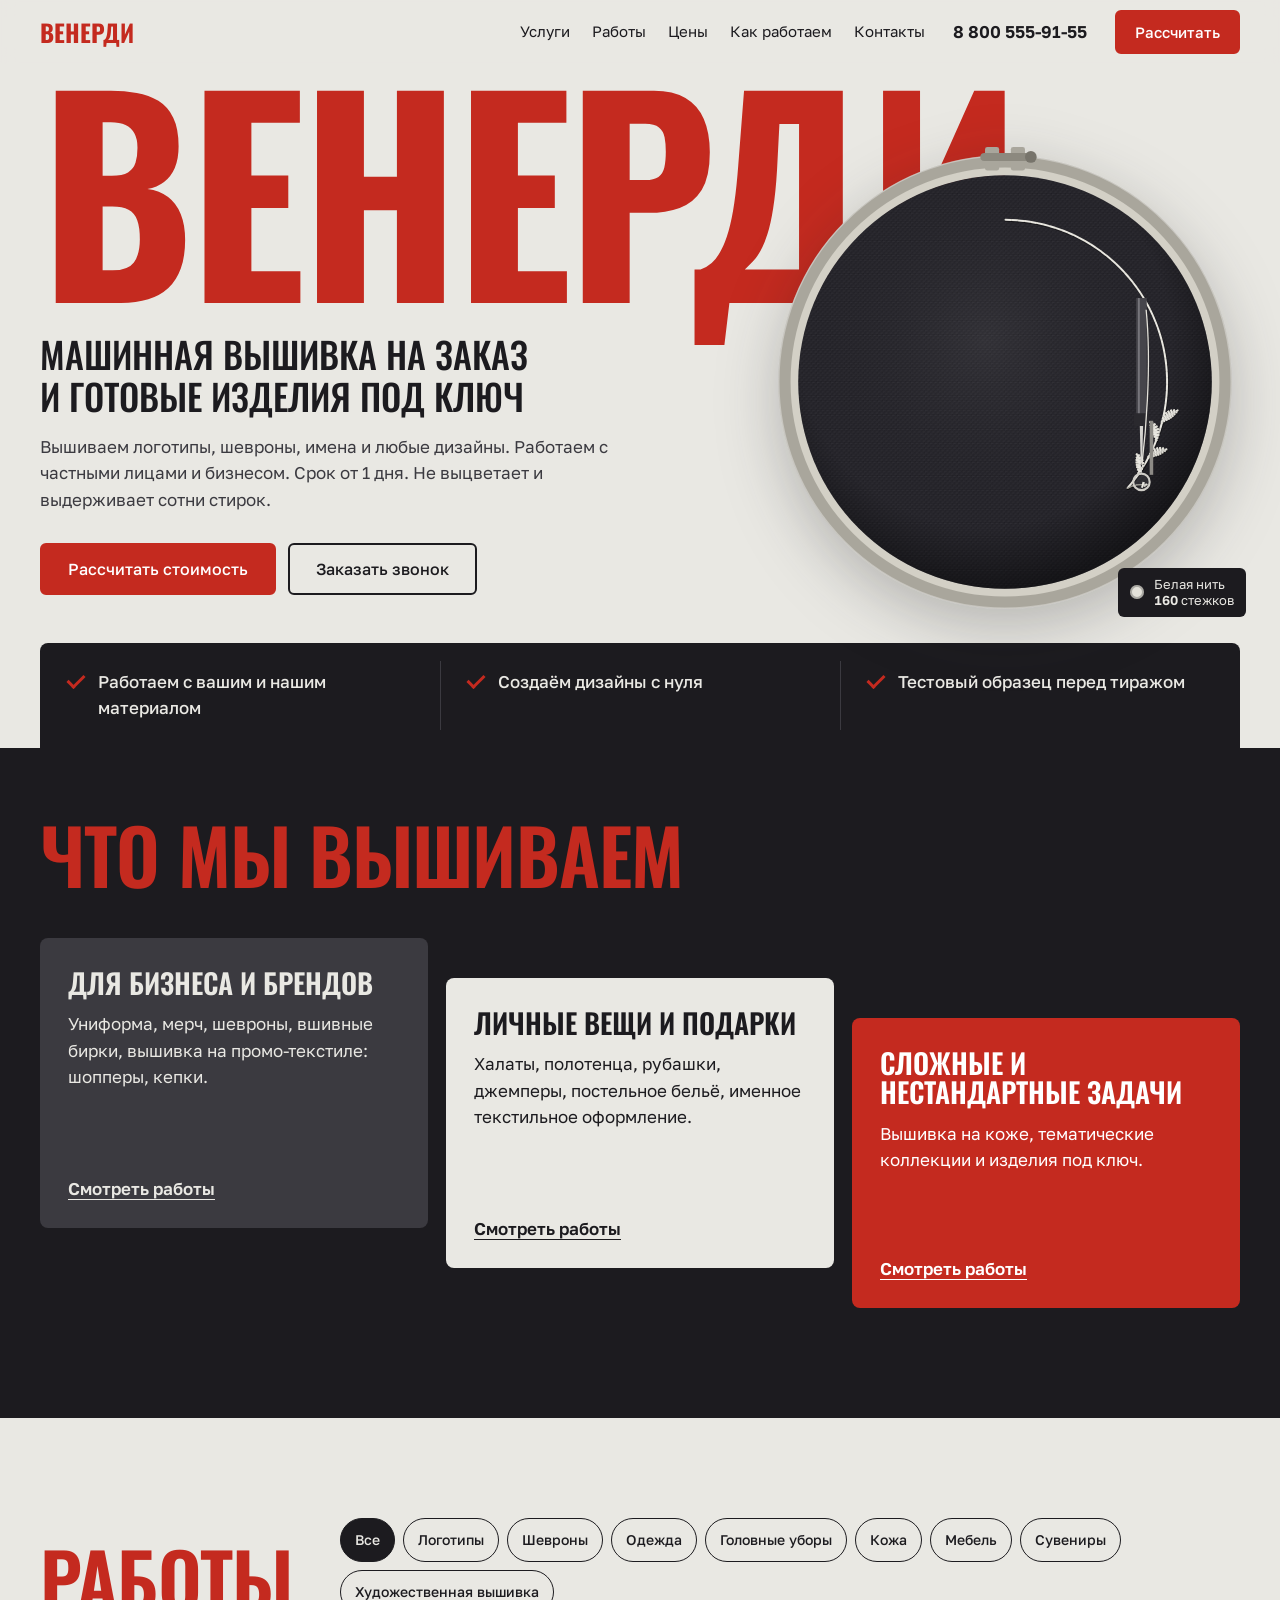
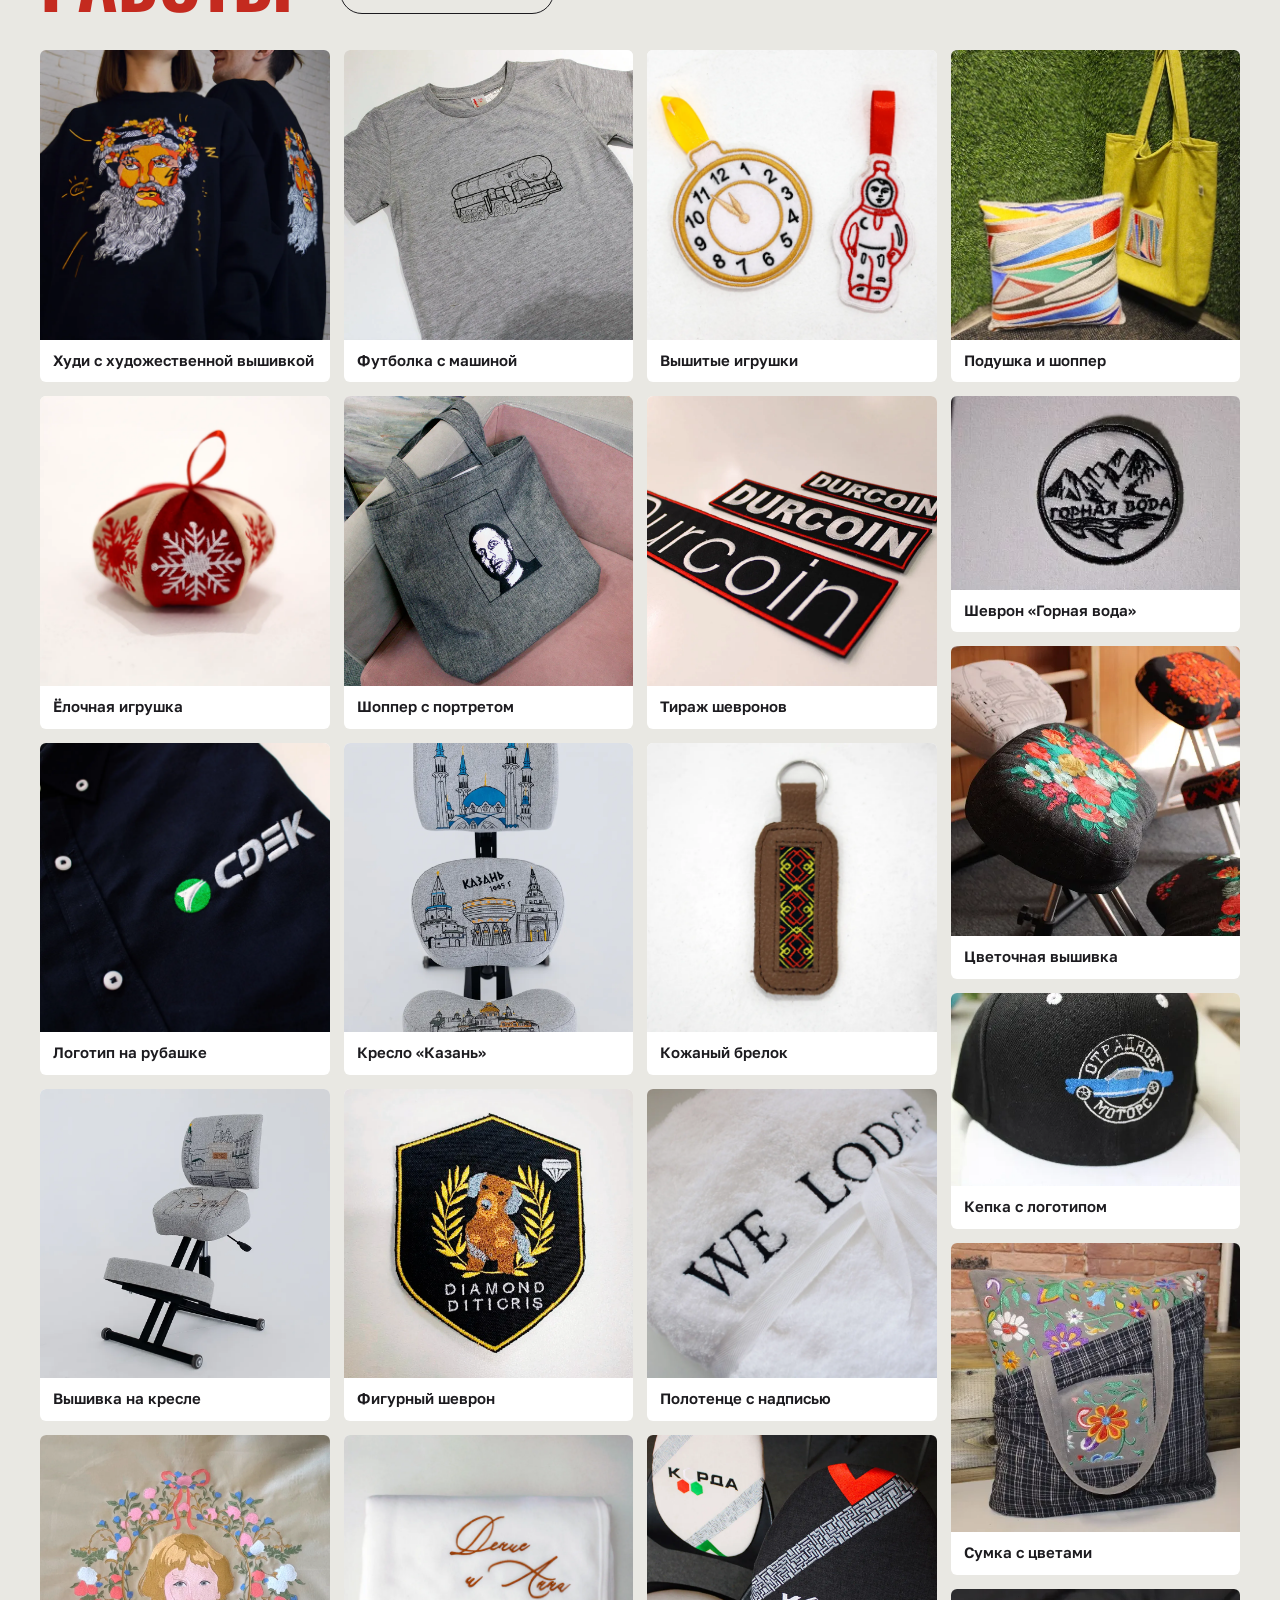
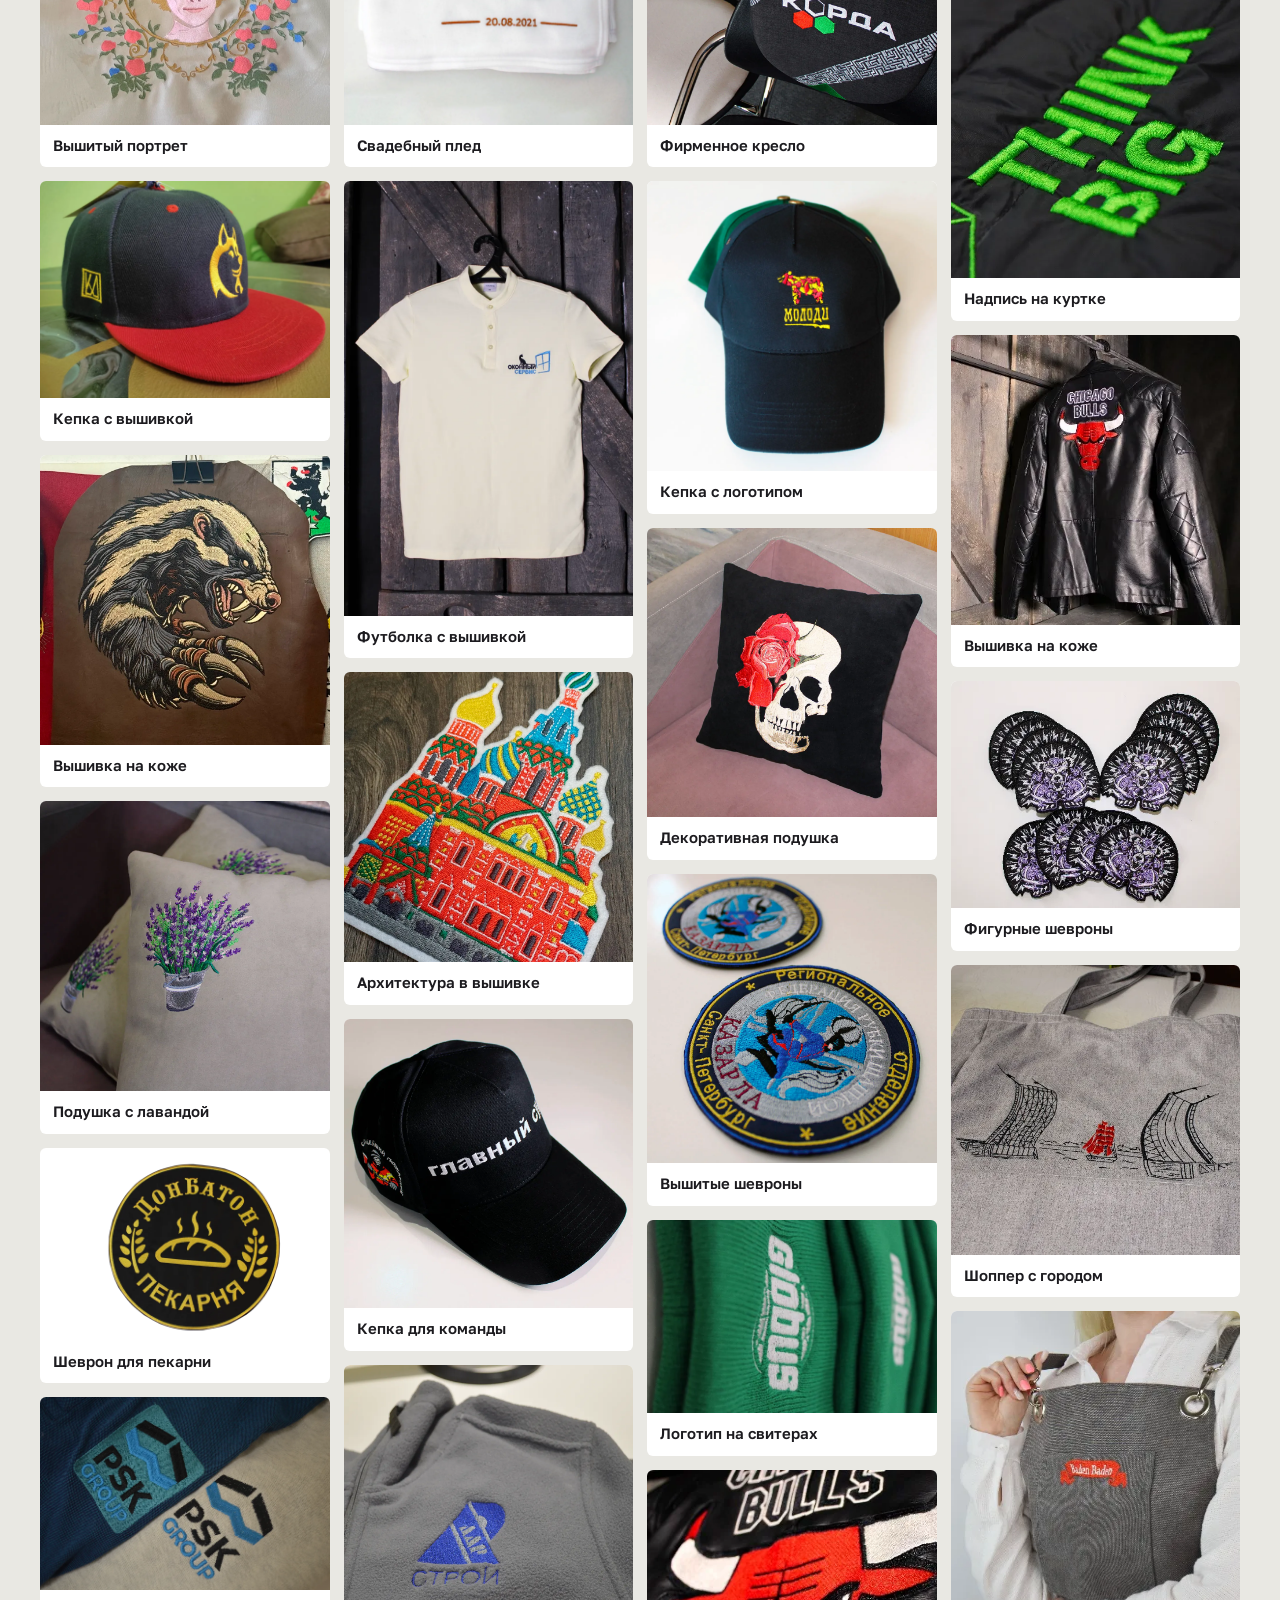
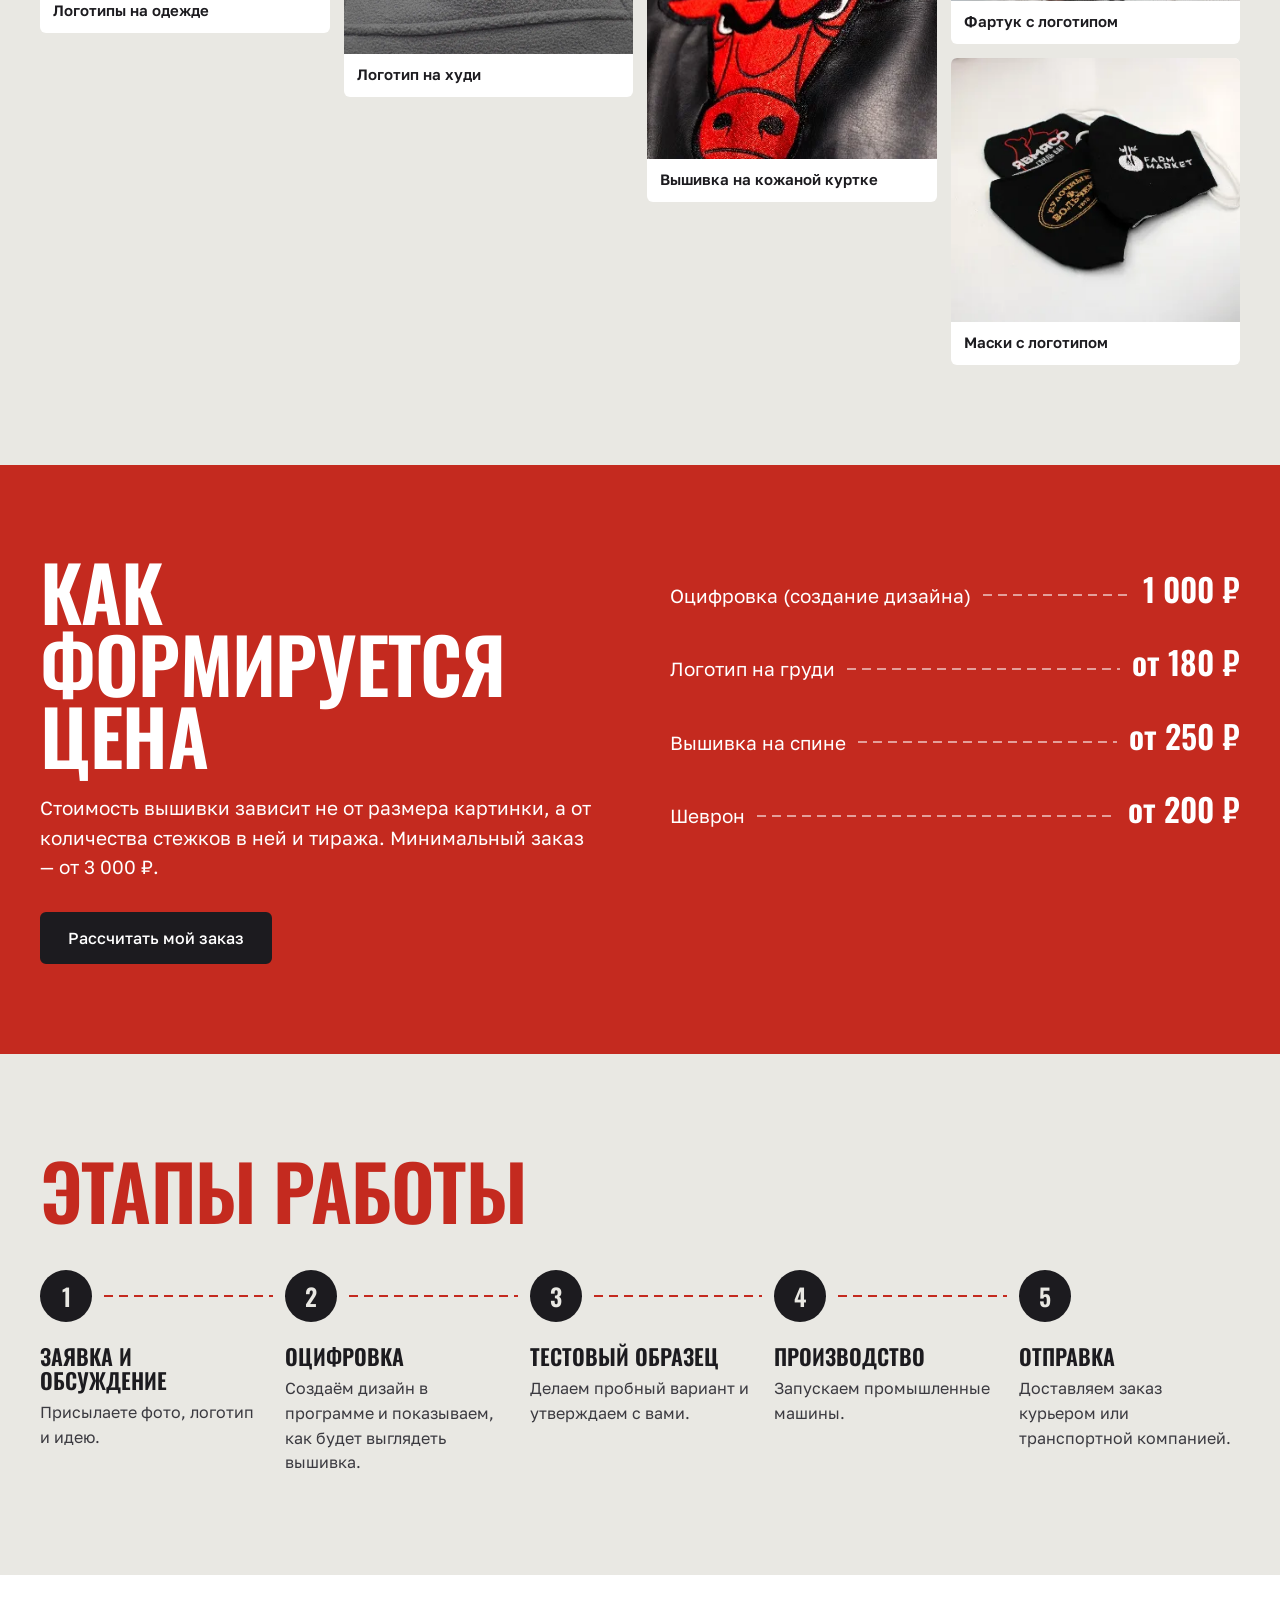
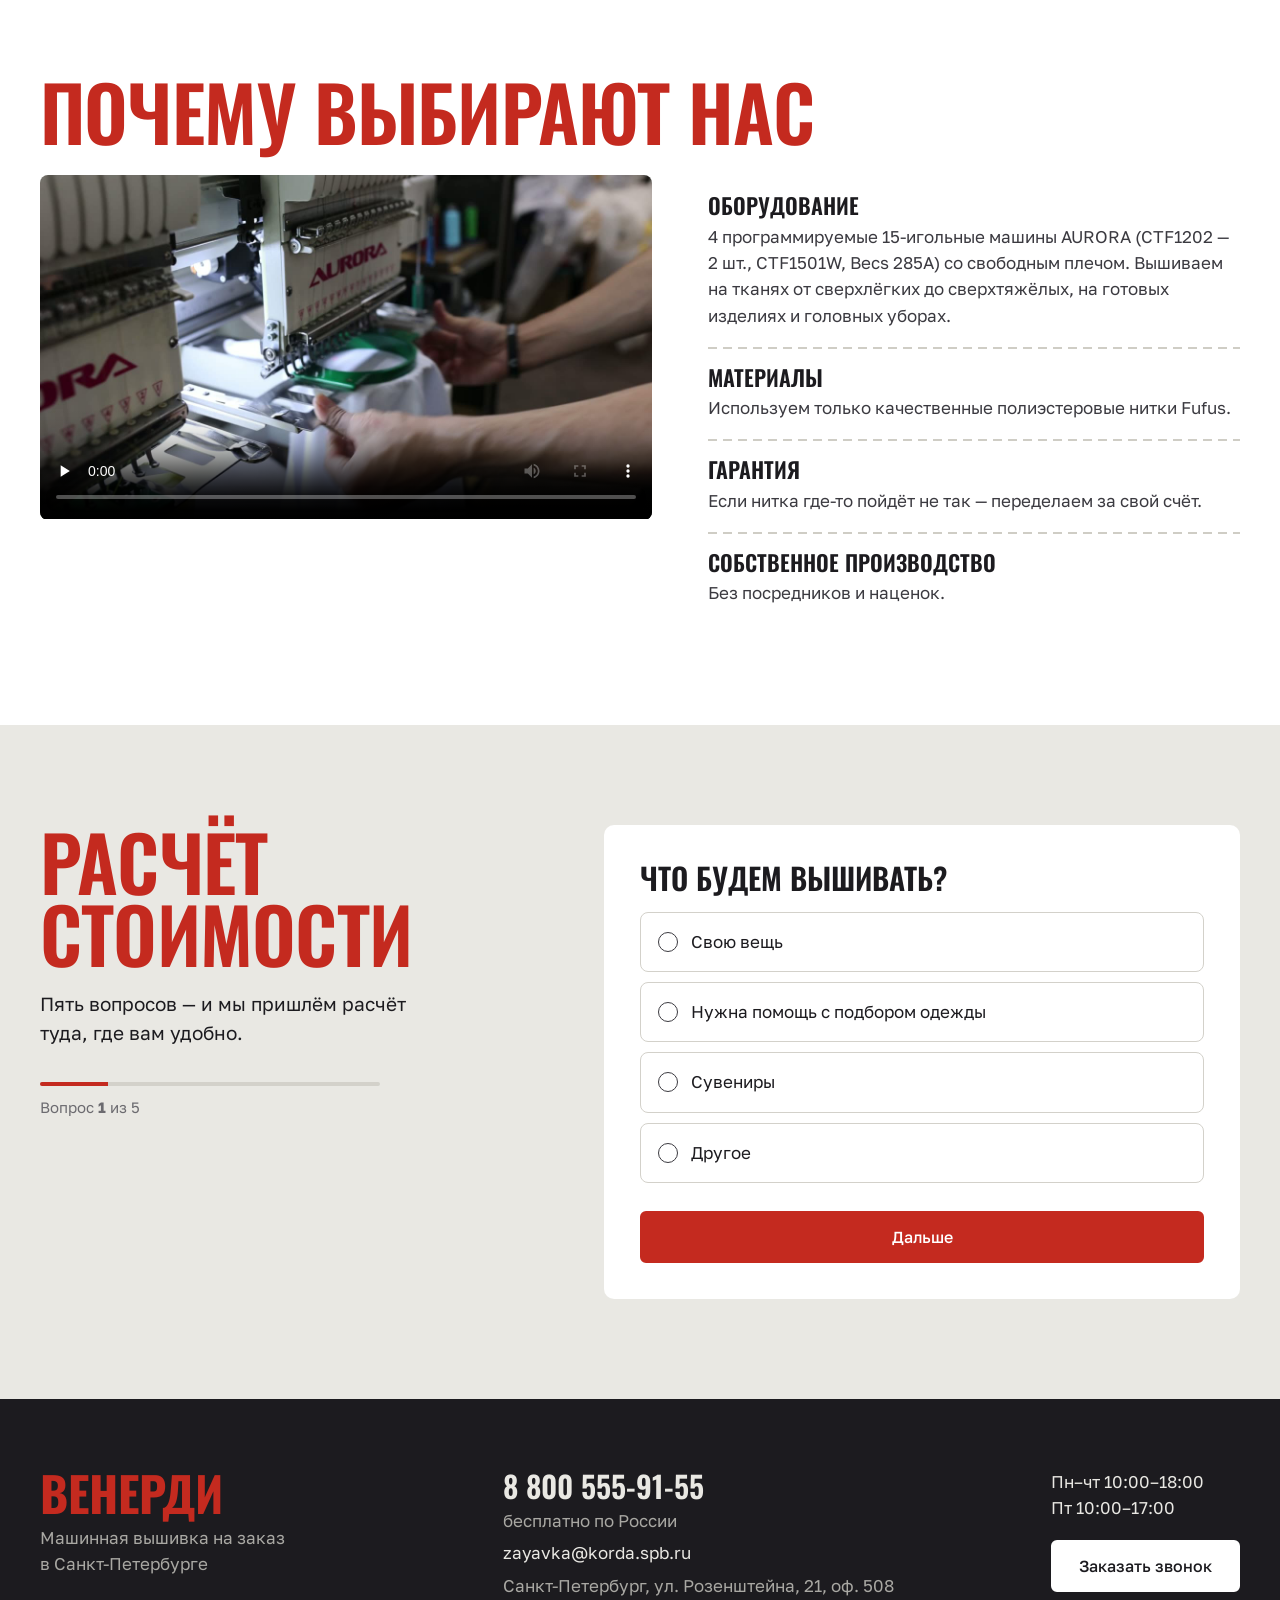
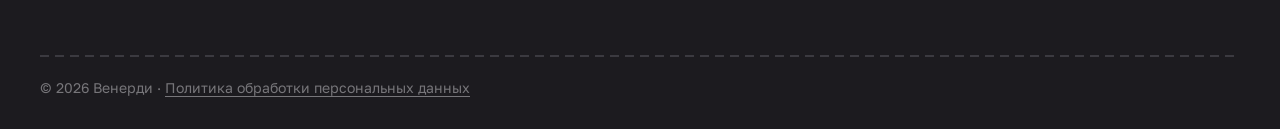
==== commit d7c99aae: "Сохранить изменения опубликованного сайта" ====
--- a/index.html
+++ b/index.html
@@ -15,8 +15,15 @@
 <link rel="preconnect" href="https://fonts.gstatic.com" crossorigin>
 <link href="https://fonts.googleapis.com/css2?family=Golos+Text:wght@400;500;600&family=Oswald:wght@500;600;700&display=swap" rel="stylesheet">
 <link rel="stylesheet" href="assets/css/style.css">
+<script>
+  (function(m,e,t,r,i,k,a){m[i]=m[i]||function(){(m[i].a=m[i].a||[]).push(arguments)};
+  m[i].l=1*new Date();k=e.createElement(t),a=e.getElementsByTagName(t)[0],k.async=1,k.src=r,a.parentNode.insertBefore(k,a)})
+  (window,document,"script","https://mc.yandex.ru/metrika/tag.js","ym");
+  ym(62343280,"init",{clickmap:true,trackLinks:true,accurateTrackBounce:true,webvisor:true});
+</script>
 </head>
 <body>
+<noscript><div><img src="https://mc.yandex.ru/watch/62343280" style="position:absolute;left:-9999px" alt=""></div></noscript>
 
 <header class="top">
   <div class="wrap top__in">
@@ -295,7 +302,7 @@
         </div>
         <label class="field"><span>Имя</span><input type="text" name="name" autocomplete="name" maxlength="100"></label>
         <label class="field"><span data-contact-label>Ник или телефон в Telegram</span><input type="text" name="contact" required maxlength="150" autocomplete="tel"></label>
-        <label class="agree"><input type="checkbox" name="agree" required> Согласен на обработку персональных данных</label>
+        <label class="agree"><input type="checkbox" name="agree" required> <span>Согласен на <a href="privacy-policy.html" target="_blank">обработку персональных данных</a></span></label>
       </fieldset>
 
       <p class="form__error" role="alert" hidden></p>
@@ -332,7 +339,7 @@
       <button class="btn btn--light" type="button" data-open="callback">Заказать звонок</button>
     </div>
   </div>
-  <div class="wrap foot__bottom">© 2026 Венерди</div>
+  <div class="wrap foot__bottom">© 2026 Венерди · <a href="privacy-policy.html">Политика обработки персональных данных</a></div>
 </footer>
 
 <dialog class="modal" id="callback">
@@ -344,7 +351,7 @@
     <input class="hp" type="text" name="website" tabindex="-1" autocomplete="off" aria-hidden="true">
     <label class="field"><span>Имя</span><input type="text" name="name" autocomplete="name" maxlength="100"></label>
     <label class="field"><span>Телефон</span><input type="tel" name="contact" required autocomplete="tel" maxlength="40"></label>
-    <label class="agree"><input type="checkbox" name="agree" required> Согласен на обработку персональных данных</label>
+    <label class="agree"><input type="checkbox" name="agree" required> <span>Согласен на <a href="privacy-policy.html" target="_blank">обработку персональных данных</a></span></label>
     <p class="form__error" role="alert" hidden></p>
     <button class="btn" type="submit">Жду звонка</button>
     <p class="modal__done" hidden>Заявка отправлена. Скоро перезвоним.</p>
@@ -353,7 +360,7 @@
 
 <dialog class="lightbox" id="lightbox">
   <button class="modal__close" type="button" data-close aria-label="Закрыть">×</button>
-  <img src="" alt="">
+  <img src="[data-uri]" alt="">
 </dialog>
 
 <script src="assets/js/main.js" defer></script>
--- a/assets/css/style.css
+++ b/assets/css/style.css
@@ -50,7 +50,7 @@
 .btn--ghost:hover { background: var(--ink); border-color: var(--ink); color: var(--white); }
 .btn--light { background: var(--white); color: var(--ink); border-color: var(--white); }
 .btn--light:hover { background: var(--paper); border-color: var(--paper); }
-.btn--small { min-height: 40px; padding: 0 18px; font-size: 15px; }
+.btn--small { min-height: 44px; padding: 0 18px; font-size: 15px; }
 
 /* шапка */
 .top {
@@ -141,7 +141,7 @@
 .works__head { display: grid; grid-template-columns: auto 1fr; gap: 20px 48px; align-items: end; margin-bottom: 36px; }
 .filters { display: flex; flex-wrap: wrap; gap: 8px; }
 .chip {
-  padding: 7px 14px; border: 1.5px solid var(--ink); border-radius: 100px;
+  min-height: 44px; padding: 7px 14px; border: 1.5px solid var(--ink); border-radius: 100px;
   background: none; color: var(--ink); font: 500 14px/1.2 var(--text); cursor: pointer;
 }
 .chip:hover { background: var(--white); }
@@ -203,6 +203,7 @@
 .why__grid { display: grid; grid-template-columns: 1.15fr 1fr; gap: 28px 56px; }
 .why__title { grid-column: 1 / -1; }
 .why__video video { width: 100%; aspect-ratio: 16 / 9; border-radius: 8px; background: var(--ink); object-fit: cover; }
+.why__caption { margin: 10px 0 0; color: var(--muted); font-size: 14px; }
 .why__list { margin: 0; }
 .why__list div { padding: 18px 0; }
 .why__list div + div { background: var(--stitch) top / 100% 2px no-repeat; color: #cfcdc5; }
@@ -257,6 +258,7 @@
 .field input:focus { border-color: var(--ink); outline: none; }
 .agree { display: flex; gap: 10px; align-items: start; font-size: 14px; color: var(--muted); margin-top: 4px; }
 .agree input { accent-color: var(--red); width: 18px; height: 18px; margin: 1px 0 0; }
+.agree a, .foot__bottom a { text-underline-offset: 3px; }
 .quiz__nav { display: flex; gap: 10px; margin-top: 28px; }
 .quiz__nav [data-next], .quiz__nav [data-submit] { flex: 1; }
 .form__error { margin: 14px 0 0; color: var(--red); font-weight: 500; }
@@ -275,6 +277,19 @@
 .foot__hours p { margin: 0 0 18px; }
 .foot__bottom { margin-top: 56px; padding-top: 22px; color: #77767a; font-size: 14px; position: relative; }
 .foot__bottom::before { content: ""; position: absolute; inset: 0 0 auto; height: 2px; color: var(--graphite); background: var(--stitch); }
+.foot__bottom a { color: inherit; }
+
+/* служебные страницы */
+.legal { min-height: 70vh; padding: 76px 0 100px; }
+.legal__back { display: inline-block; margin-bottom: 32px; color: var(--red); font-weight: 600; }
+.legal h1 { max-width: 920px; margin-bottom: 36px; }
+.legal h2 { margin: 34px 0 12px; font: 600 28px/1.15 var(--display); text-transform: uppercase; }
+.legal p, .legal li { max-width: 900px; }
+.legal li + li { margin-top: 8px; }
+.success { display: grid; place-items: center; min-height: 70vh; text-align: center; }
+.success__box { max-width: 720px; padding: 56px; background: var(--white); border-radius: 10px; }
+.success__box h1 { margin-bottom: 18px; }
+.success__box p { margin: 0 0 30px; font-size: 19px; }
 
 /* модалки */
 .modal, .lightbox { border: 0; padding: 0; background: none; max-width: calc(100% - 32px); }
@@ -321,6 +336,7 @@
   .quiz__form, .quiz__done, .modal__box { padding: 26px 20px; }
   .qstep legend { font-size: 25px; }
   .works, .steps, .why, .quiz { padding: 70px 0; }
+  .success__box { padding: 36px 22px; }
 }
 @media (prefers-reduced-motion: reduce) {
   html { scroll-behavior: auto; }
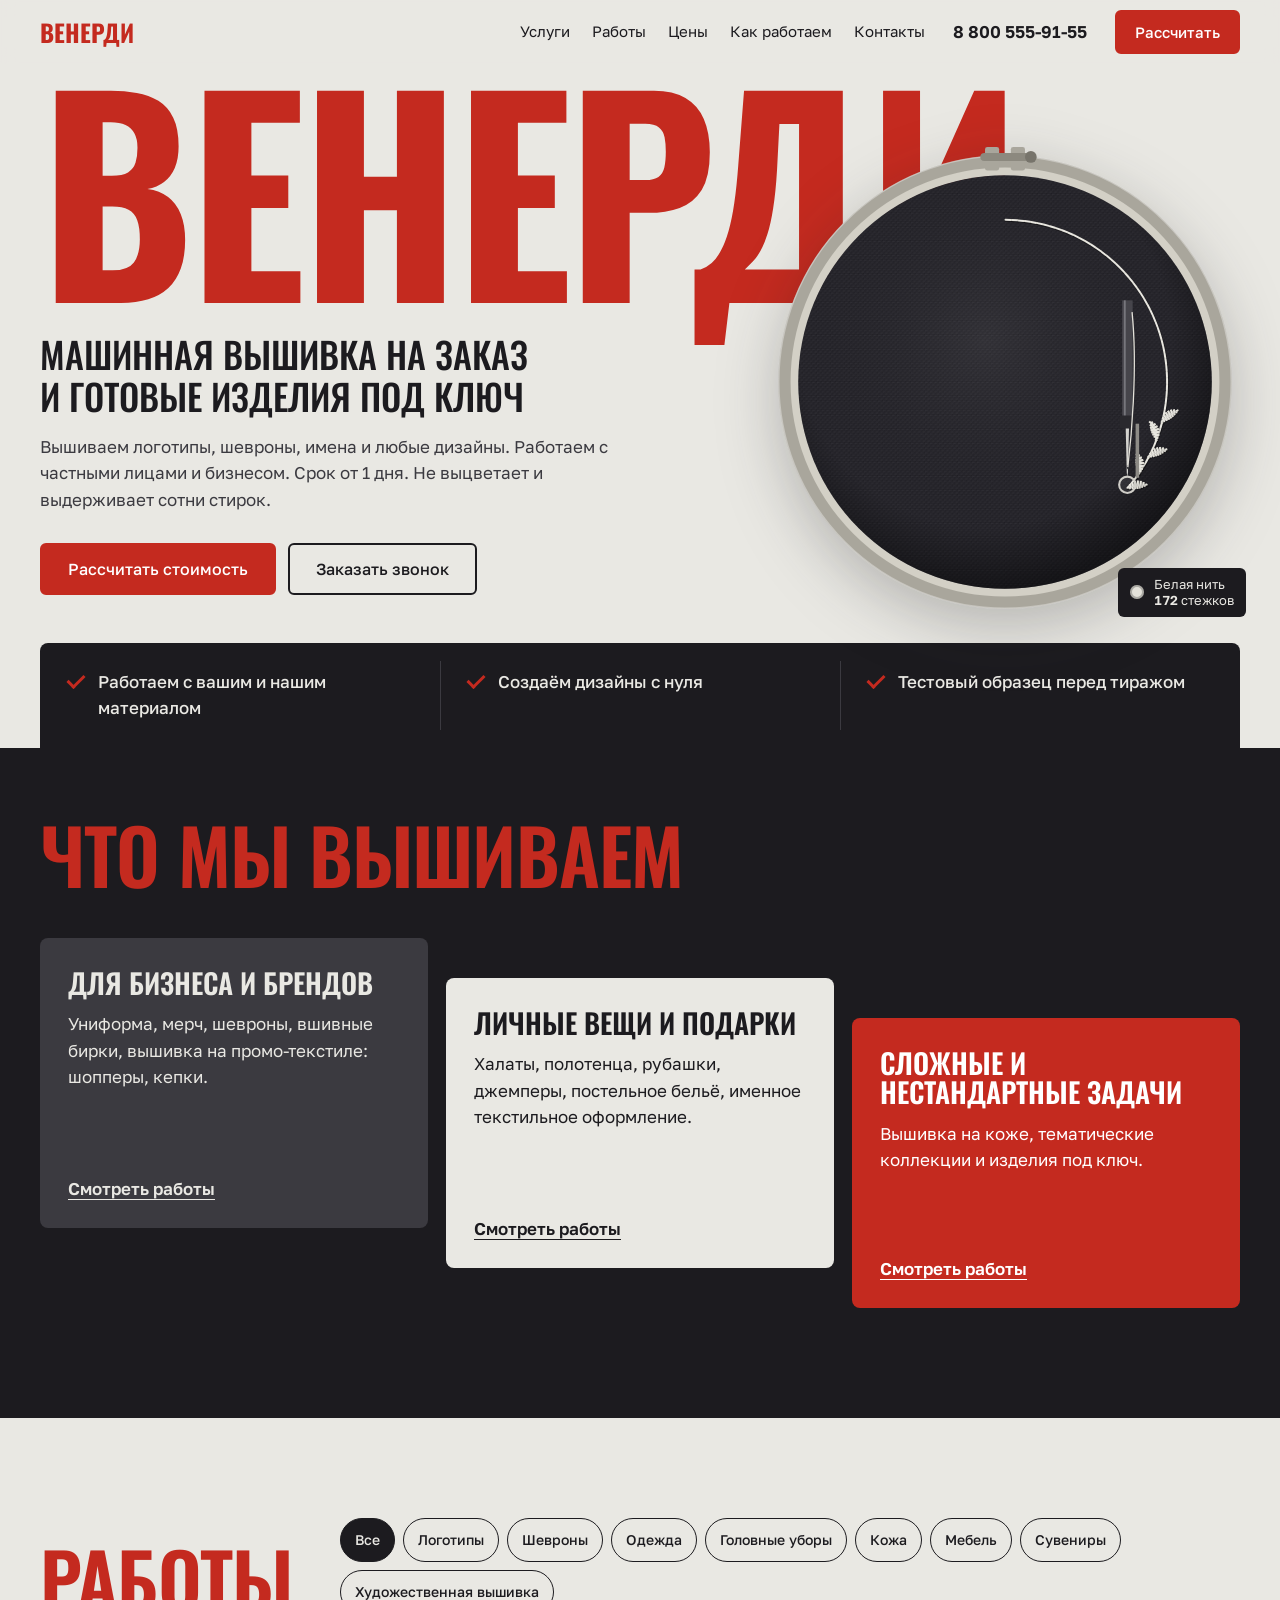
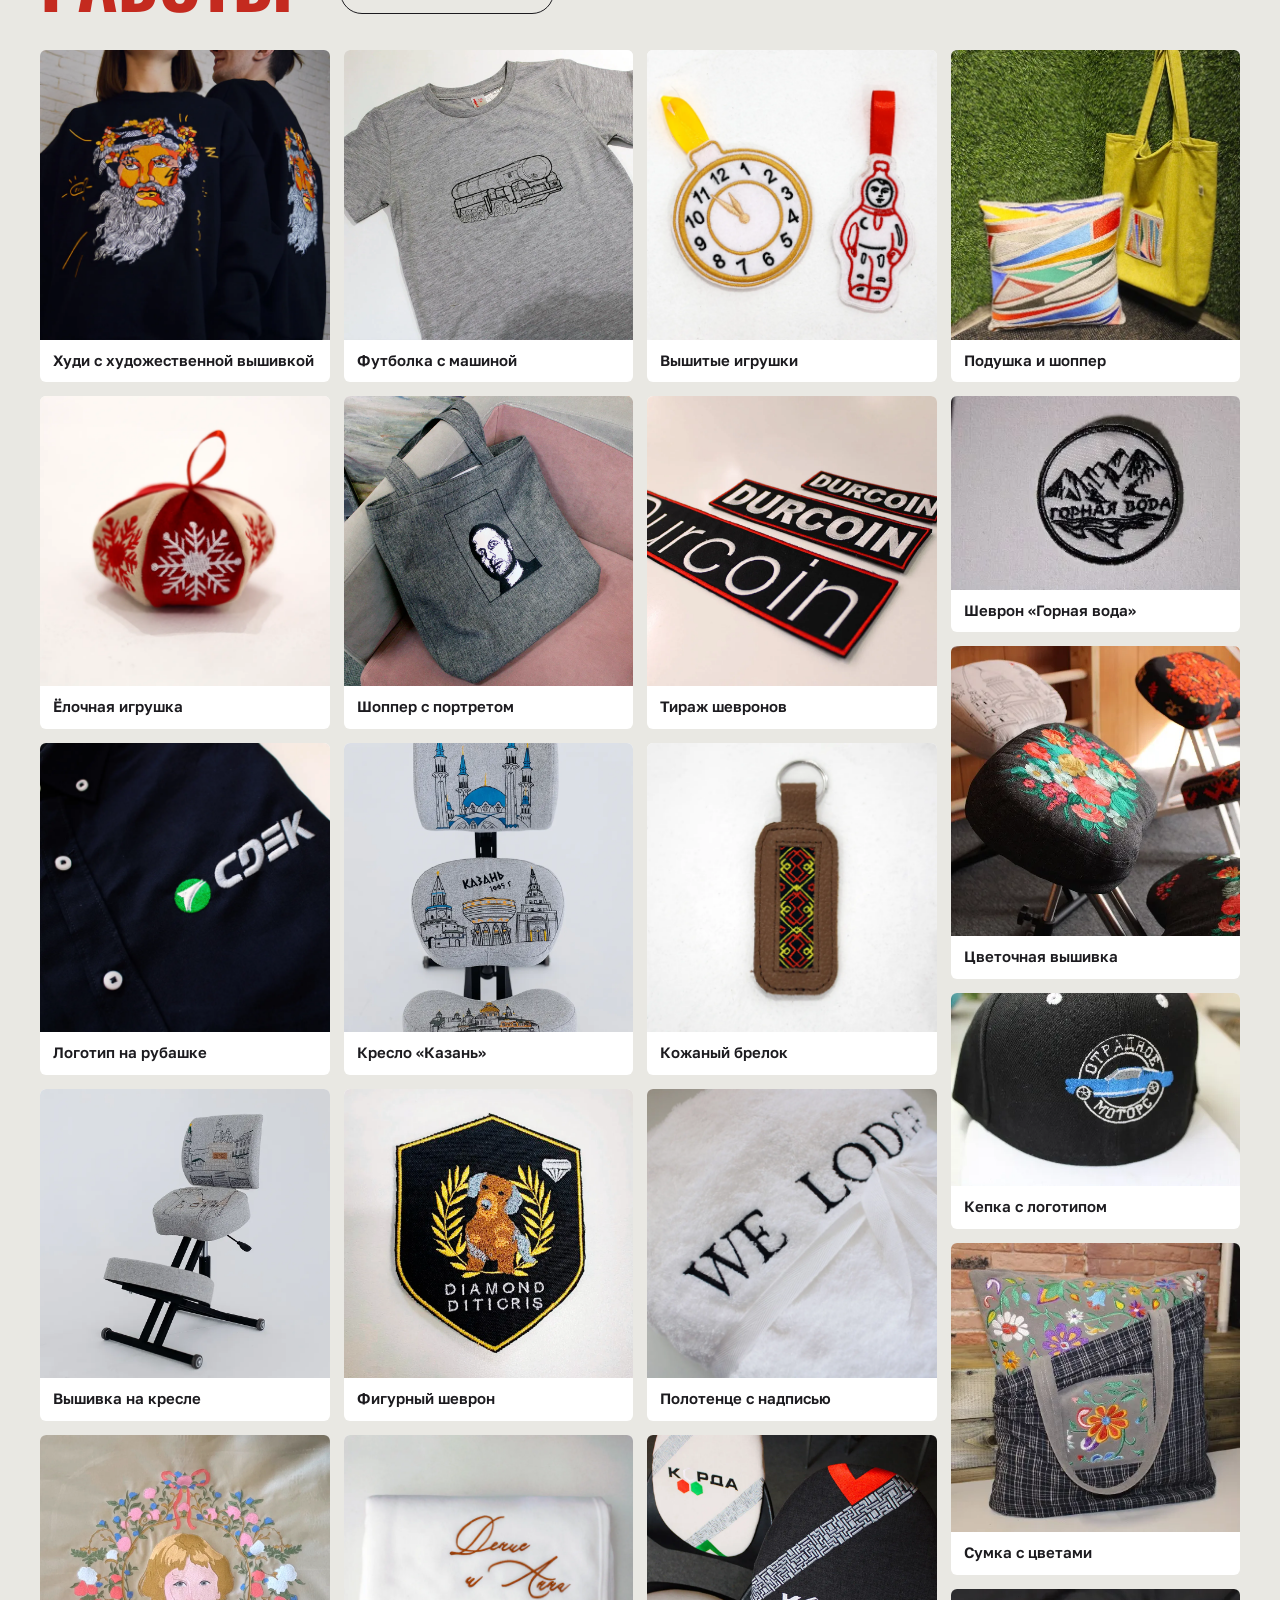
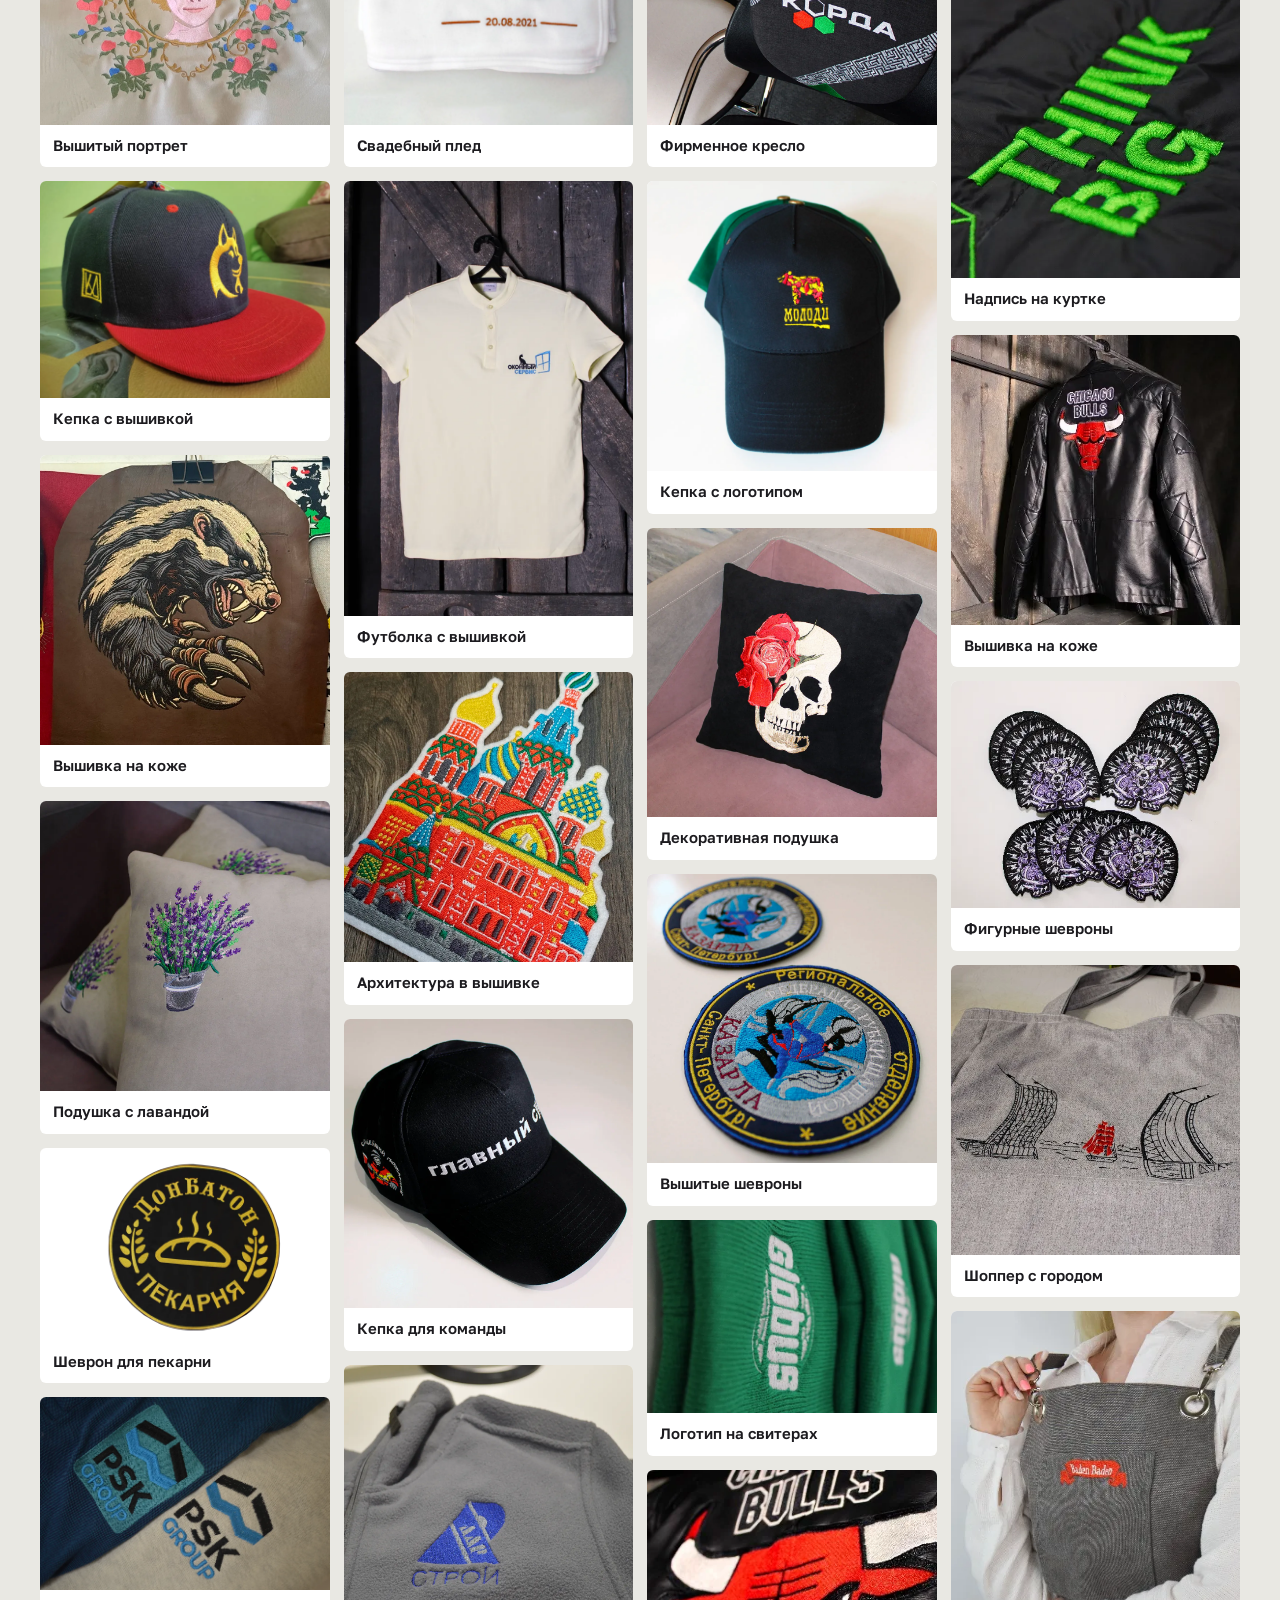
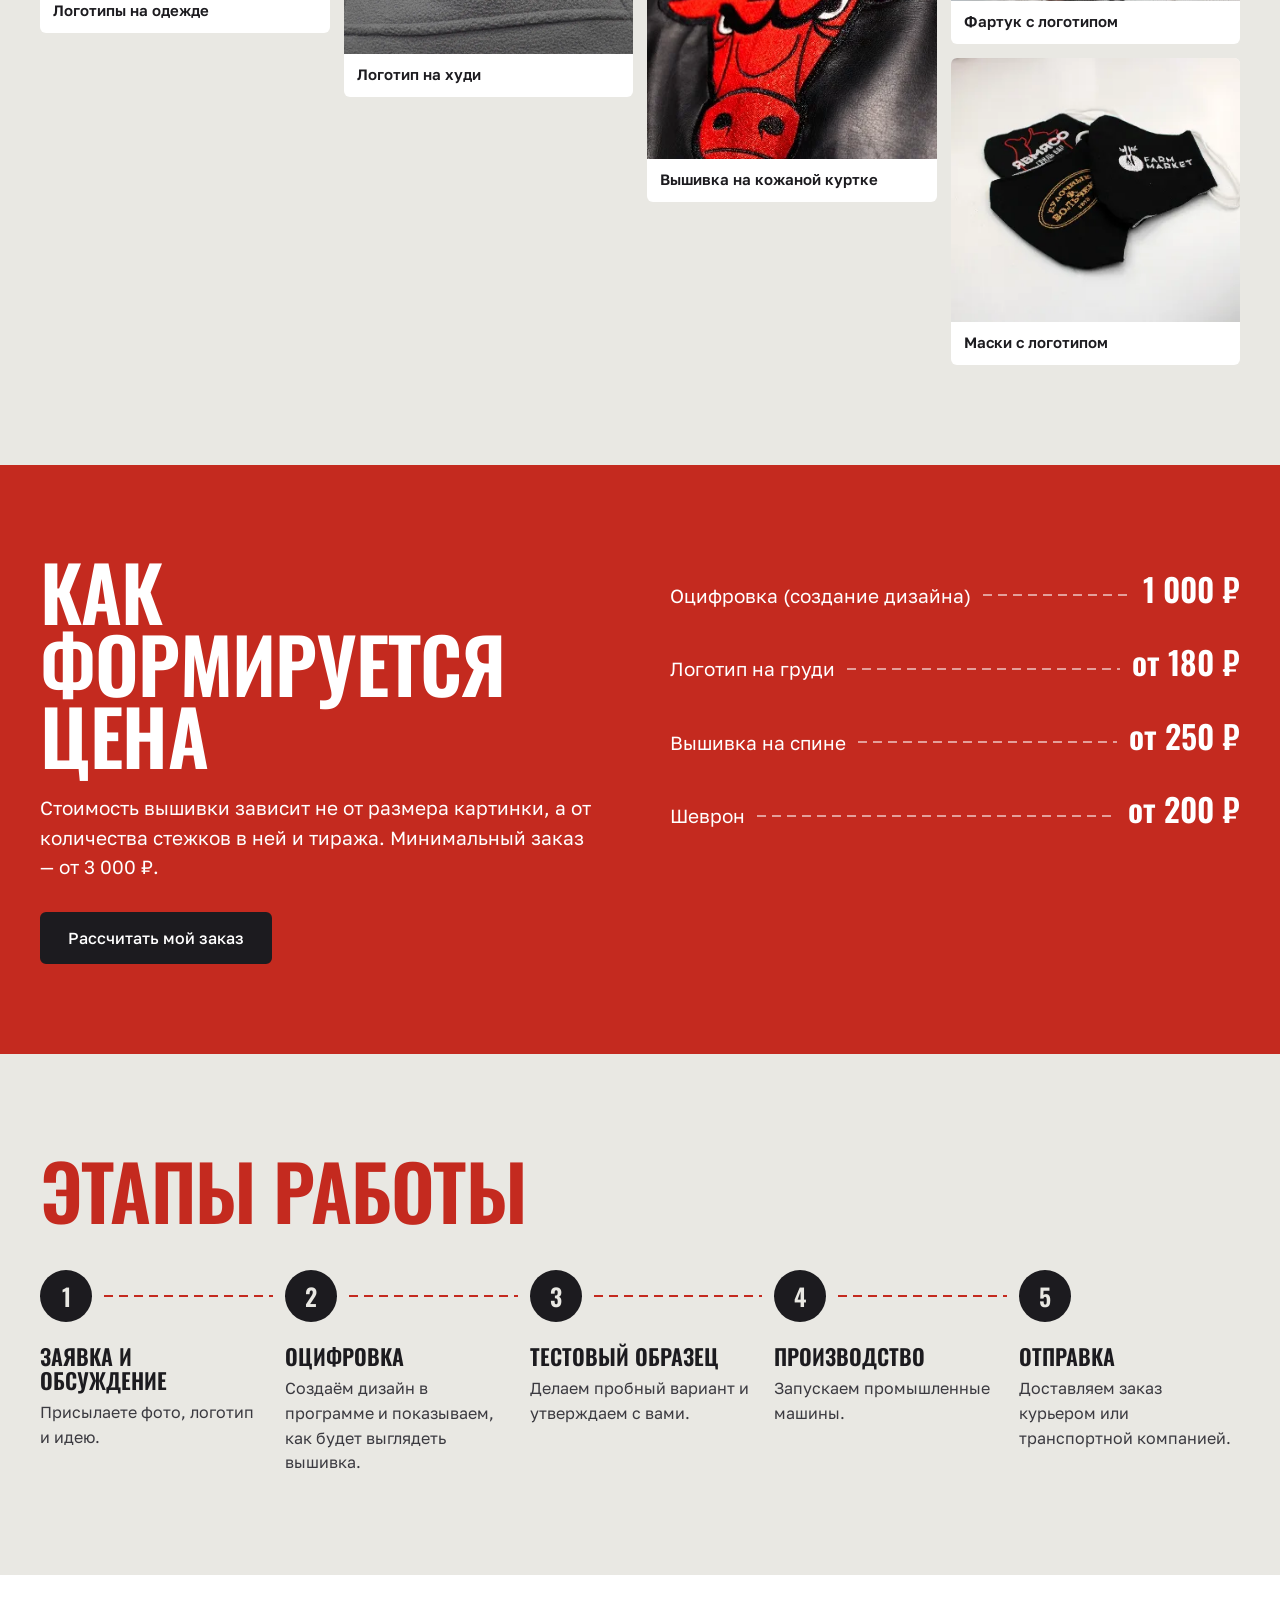
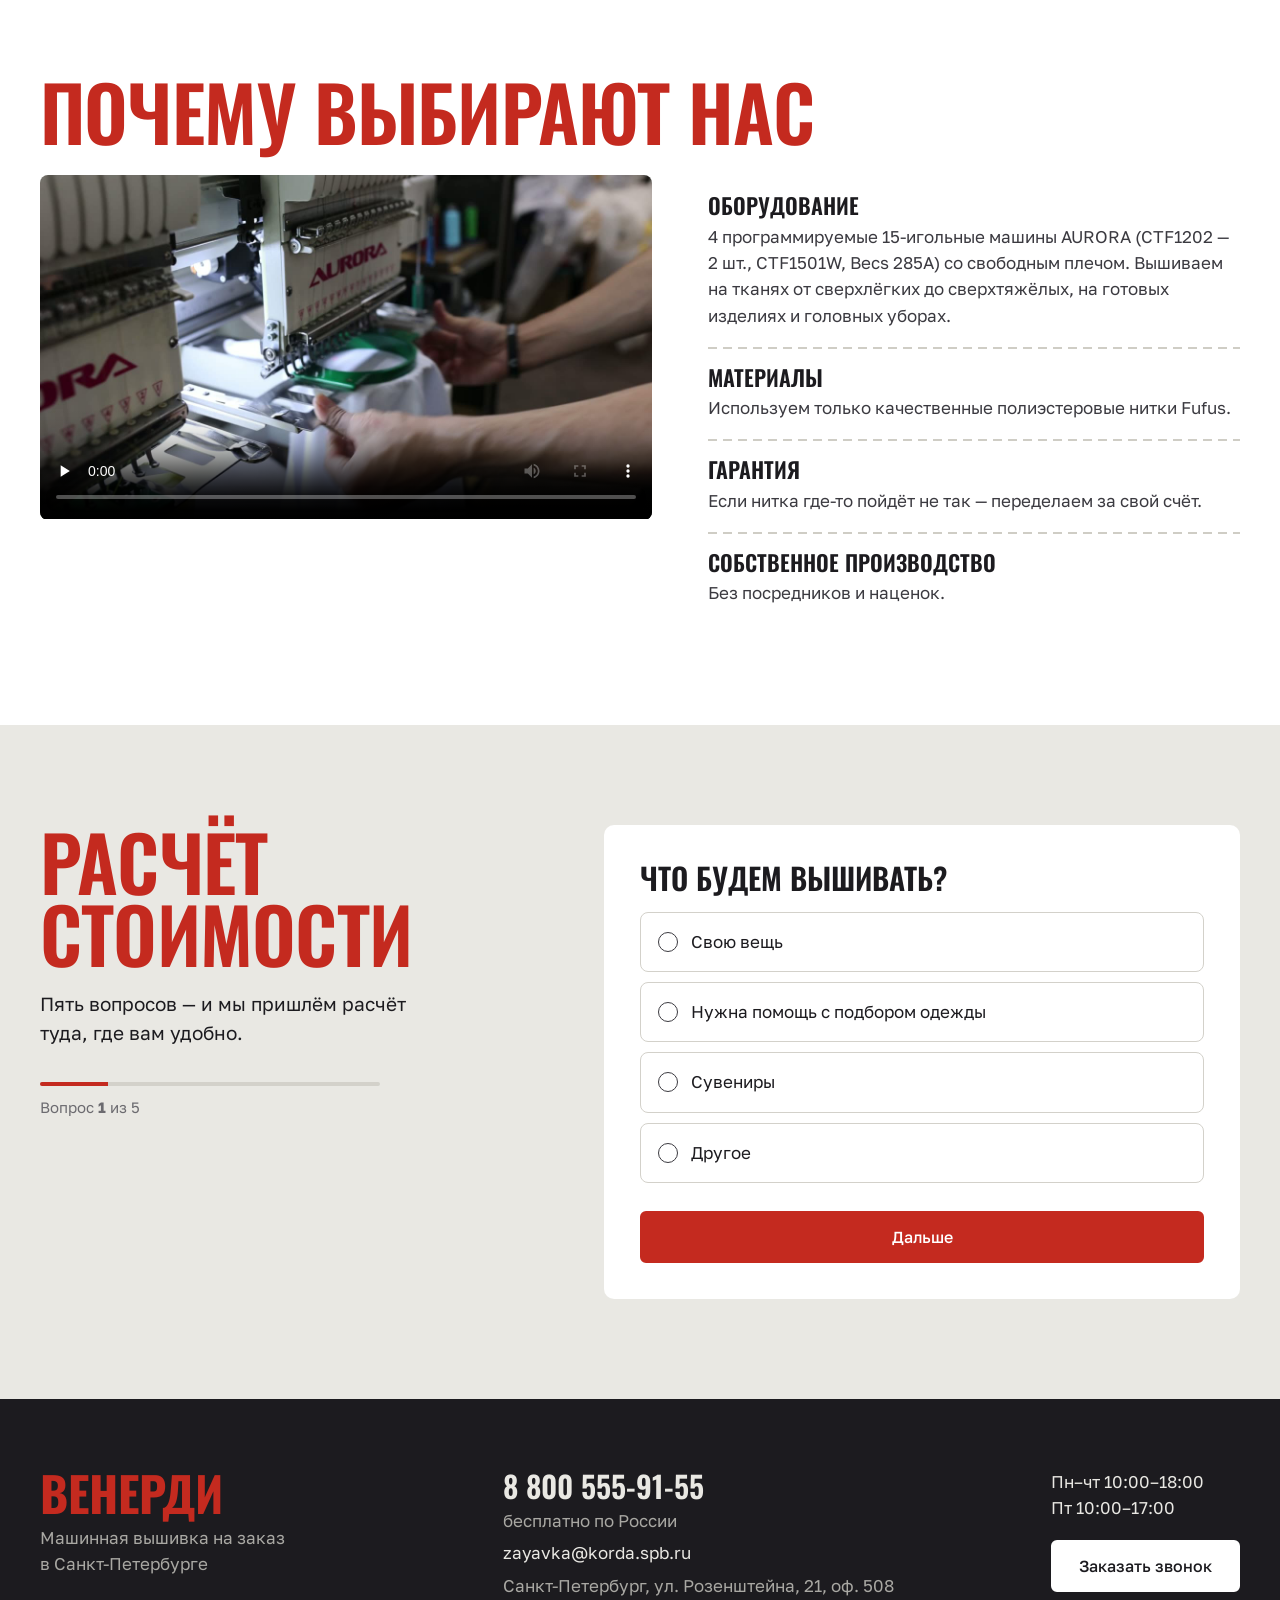
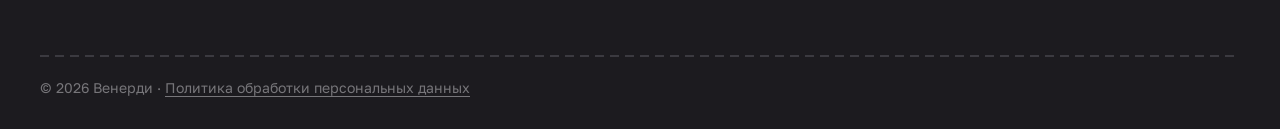
==== commit a32c86e9: "Обновить кеш стилей подписей галереи" ====
--- a/index.html
+++ b/index.html
@@ -14,7 +14,7 @@
 <link rel="preconnect" href="https://fonts.googleapis.com">
 <link rel="preconnect" href="https://fonts.gstatic.com" crossorigin>
 <link href="https://fonts.googleapis.com/css2?family=Golos+Text:wght@400;500;600&family=Oswald:wght@500;600;700&display=swap" rel="stylesheet">
-<link rel="stylesheet" href="assets/css/style.css">
+<link rel="stylesheet" href="assets/css/style.css?v=20261117-2">
 <script>
   (function(m,e,t,r,i,k,a){m[i]=m[i]||function(){(m[i].a=m[i].a||[]).push(arguments)};
   m[i].l=1*new Date();k=e.createElement(t),a=e.getElementsByTagName(t)[0],k.async=1,k.src=r,a.parentNode.insertBefore(k,a)})
